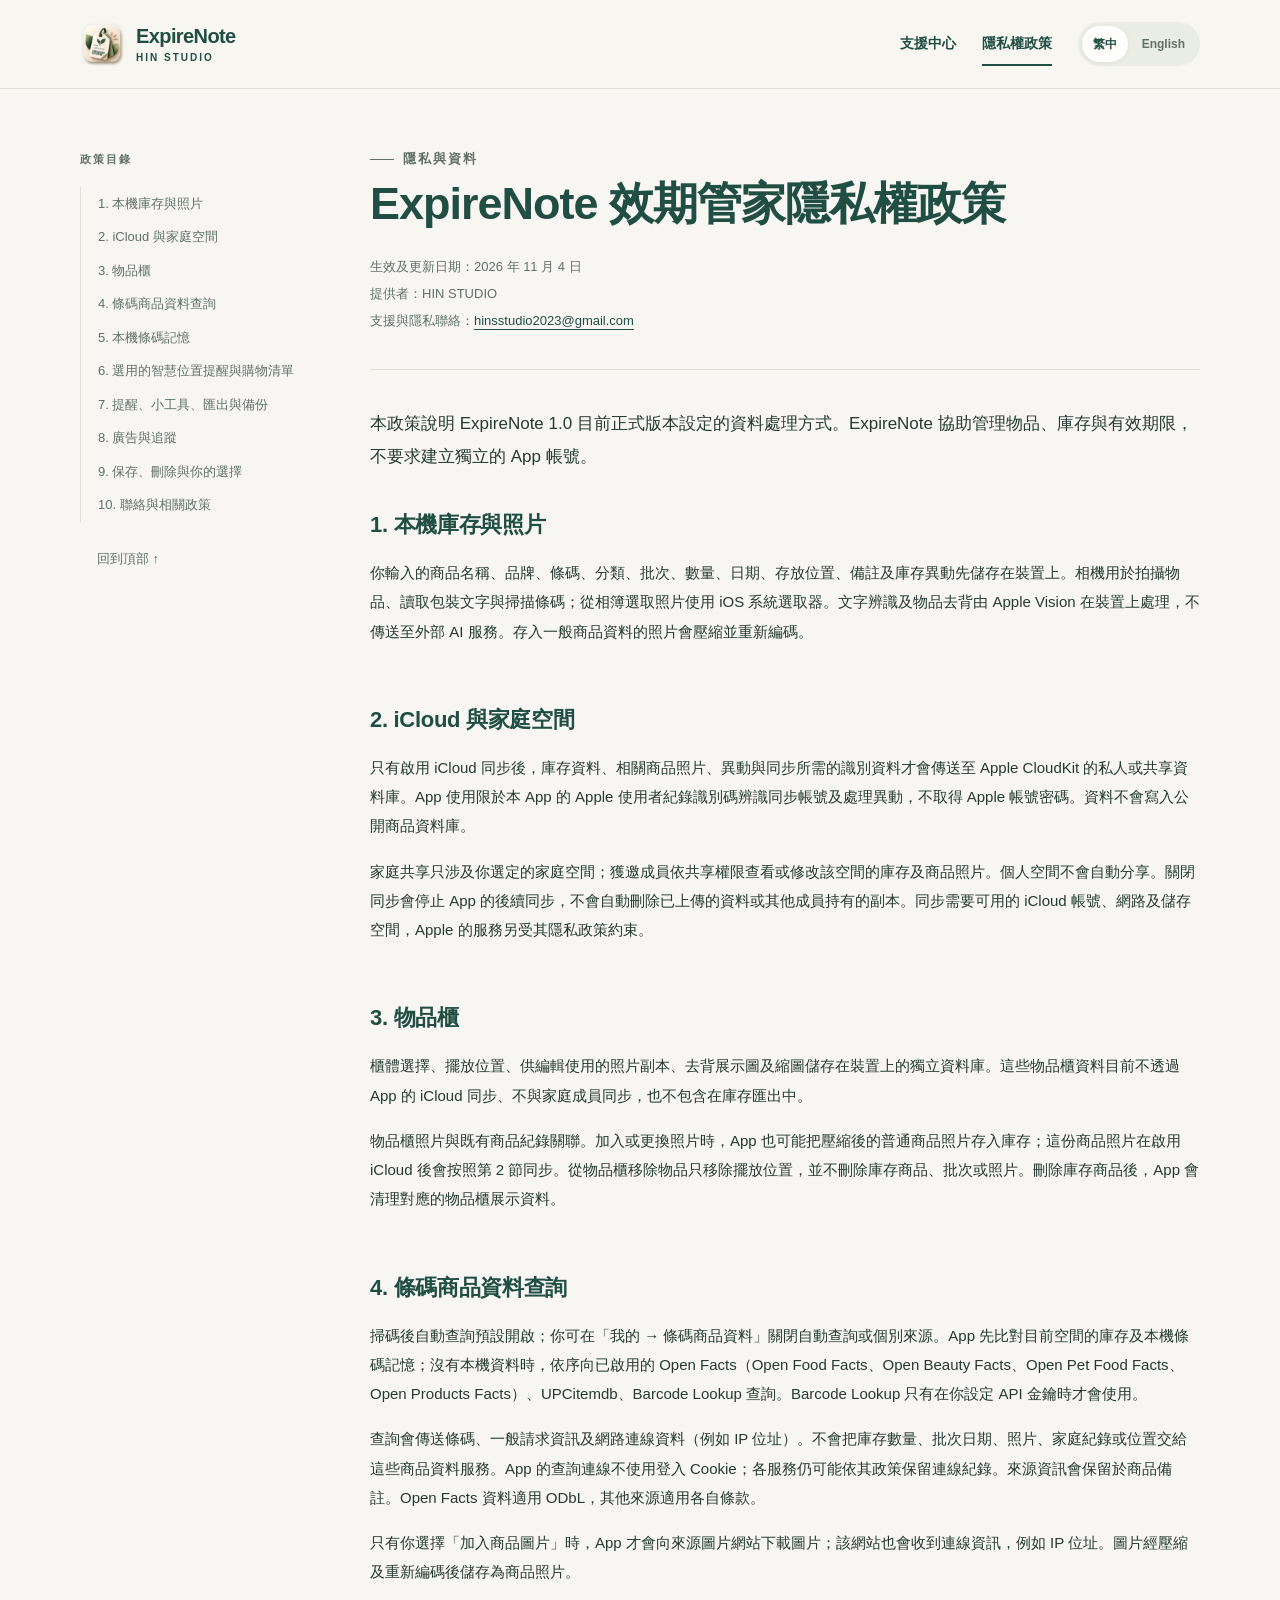
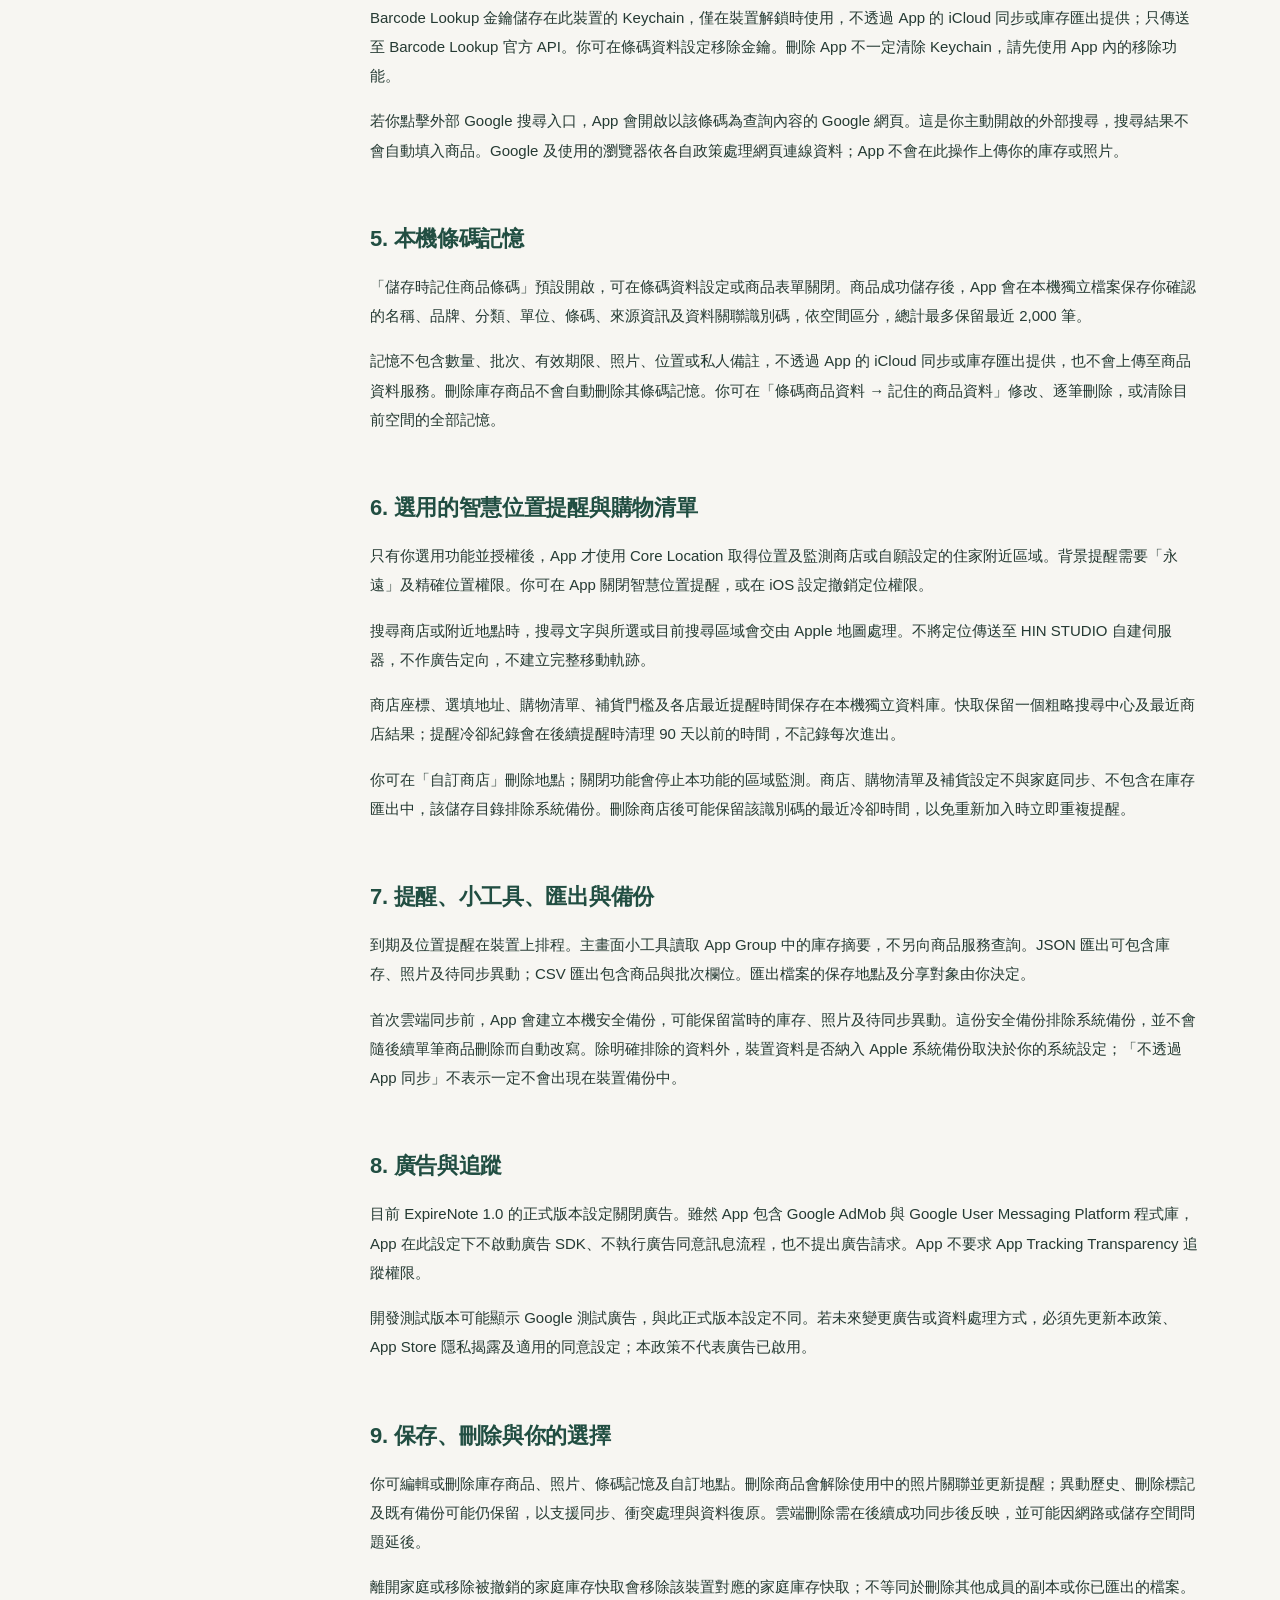
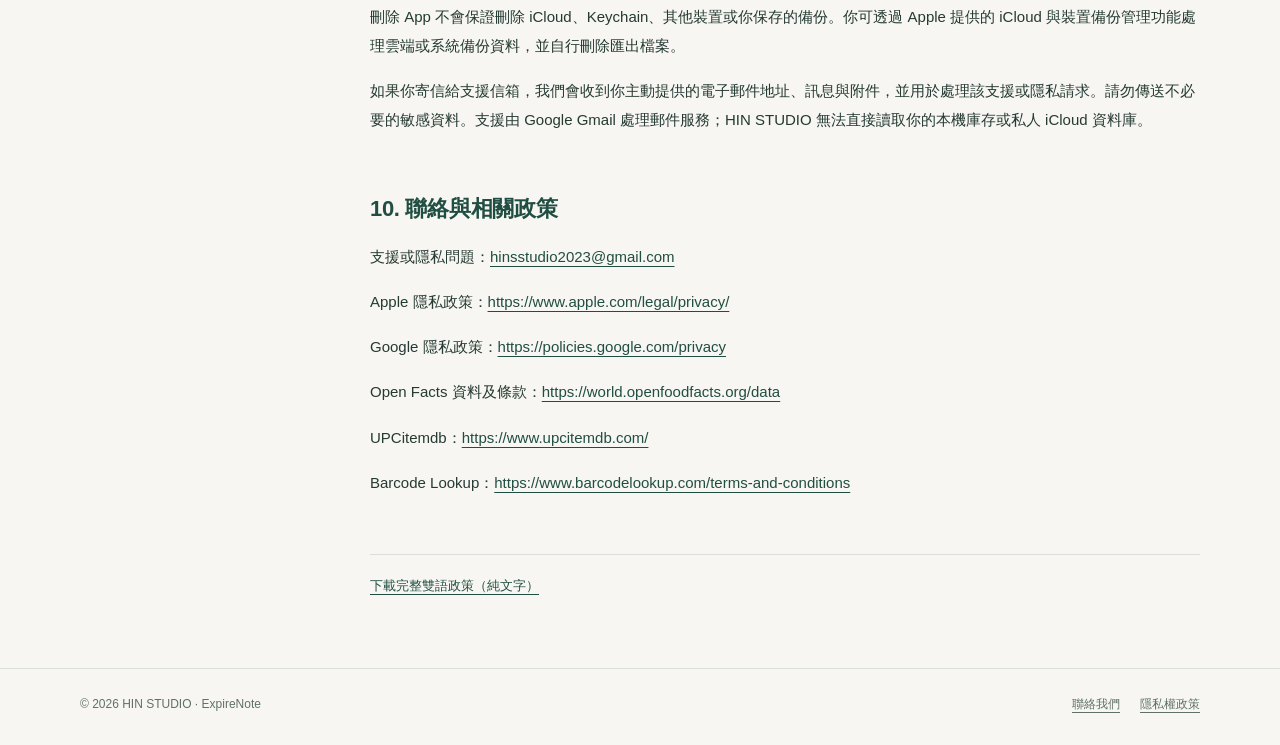
==== privacy.html @ a0d86fce "Publish ExpireNote support and privacy at branded domain" ====
<!doctype html>
<html lang="zh-Hant">
<head>
  <meta charset="utf-8">
  <meta name="viewport" content="width=device-width, initial-scale=1">
  <meta name="description" content="ExpireNote 效期管家支援與隱私資訊。了解條碼查詢、有效期限、物品櫃與 iCloud 同步，或聯絡 HIN STUDIO。">
  <meta name="theme-color" content="#214e42">
  <meta name="color-scheme" content="light">
  <meta property="og:title" content="ExpireNote · 隱私權政策">
  <meta property="og:description" content="ExpireNote 效期管家支援與隱私資訊。了解條碼查詢、有效期限、物品櫃與 iCloud 同步，或聯絡 HIN STUDIO。">
  <meta property="og:type" content="website">
  <title>ExpireNote · 隱私權政策</title>
  <link rel="icon" type="image/png" href="brand-icon.png">
  <link rel="stylesheet" href="site.css">
  <script src="site.js" defer></script>
</head>
<body data-title-zh="ExpireNote · 隱私權政策" data-title-en="ExpireNote · Privacy Policy">
<a class="skip-link" href="#content" data-zh="跳到主要內容" data-en="Skip to content">跳到主要內容</a>
<header class="topbar">
  <div class="wrap topbar-inner">
    <a class="brand" href="index.html" data-page-link="index.html" aria-label="ExpireNote">
      <img src="brand-icon.png" width="44" height="44" alt="">
      <span class="brand-name">ExpireNote<small>HIN STUDIO</small></span>
    </a>
    <div class="nav-area">
      <nav class="site-nav" aria-label="Main navigation">
        <a href="index.html" data-page-link="index.html" data-zh="支援中心" data-en="Support">支援中心</a>
        <a href="privacy.html" data-page-link="privacy.html" data-zh="隱私權政策" data-en="Privacy" aria-current="page">隱私權政策</a>
      </nav>
      <div class="language-switch" role="group" aria-label="Language / 語言">
        <button type="button" lang="zh-Hant" data-language="zh-Hant" aria-pressed="true">繁中</button>
        <button type="button" lang="en" data-language="en" aria-pressed="false">English</button>
      </div>
    </div>
  </div>
</header>
<noscript><div class="no-js-note">本頁同時提供繁體中文與英文。 Both languages are available below.</div></noscript>
<main id="content" tabindex="-1"><section id="zh-Hant" class="wrap policy-layout" data-locale="zh-Hant" lang="zh-Hant">
<aside class="policy-nav"><nav aria-label="政策目錄"><strong>政策目錄</strong><ol><li><a href="#zh-Hant-1">1. 本機庫存與照片</a></li><li><a href="#zh-Hant-2">2. iCloud 與家庭空間</a></li><li><a href="#zh-Hant-3">3. 物品櫃</a></li><li><a href="#zh-Hant-4">4. 條碼商品資料查詢</a></li><li><a href="#zh-Hant-5">5. 本機條碼記憶</a></li><li><a href="#zh-Hant-6">6. 選用的智慧位置提醒與購物清單</a></li><li><a href="#zh-Hant-7">7. 提醒、小工具、匯出與備份</a></li><li><a href="#zh-Hant-8">8. 廣告與追蹤</a></li><li><a href="#zh-Hant-9">9. 保存、刪除與你的選擇</a></li><li><a href="#zh-Hant-10">10. 聯絡與相關政策</a></li></ol></nav><a class="top-link" href="#zh-Hant">回到頂部 ↑</a></aside>
<article>
<header class="policy-head"><p class="eyebrow">隱私與資料</p><h1>ExpireNote 效期管家隱私權政策</h1><p>生效及更新日期：2026 年 11 月 4 日</p><p>提供者：HIN STUDIO</p><p>支援與隱私聯絡：<a href="mailto:hinsstudio2023@gmail.com">hinsstudio2023@gmail.com</a></p></header>
<p class="policy-intro">本政策說明 ExpireNote 1.0 目前正式版本設定的資料處理方式。ExpireNote 協助管理物品、庫存與有效期限，不要求建立獨立的 App 帳號。</p>
<section class="policy-section" aria-labelledby="zh-Hant-1"><h2 id="zh-Hant-1">1. 本機庫存與照片</h2><p>你輸入的商品名稱、品牌、條碼、分類、批次、數量、日期、存放位置、備註及庫存異動先儲存在裝置上。相機用於拍攝物品、讀取包裝文字與掃描條碼；從相簿選取照片使用 iOS 系統選取器。文字辨識及物品去背由 Apple Vision 在裝置上處理，不傳送至外部 AI 服務。存入一般商品資料的照片會壓縮並重新編碼。</p></section><section class="policy-section" aria-labelledby="zh-Hant-2"><h2 id="zh-Hant-2">2. iCloud 與家庭空間</h2><p>只有啟用 iCloud 同步後，庫存資料、相關商品照片、異動與同步所需的識別資料才會傳送至 Apple CloudKit 的私人或共享資料庫。App 使用限於本 App 的 Apple 使用者紀錄識別碼辨識同步帳號及處理異動，不取得 Apple 帳號密碼。資料不會寫入公開商品資料庫。</p><p>家庭共享只涉及你選定的家庭空間；獲邀成員依共享權限查看或修改該空間的庫存及商品照片。個人空間不會自動分享。關閉同步會停止 App 的後續同步，不會自動刪除已上傳的資料或其他成員持有的副本。同步需要可用的 iCloud 帳號、網路及儲存空間，Apple 的服務另受其隱私政策約束。</p></section><section class="policy-section" aria-labelledby="zh-Hant-3"><h2 id="zh-Hant-3">3. 物品櫃</h2><p>櫃體選擇、擺放位置、供編輯使用的照片副本、去背展示圖及縮圖儲存在裝置上的獨立資料庫。這些物品櫃資料目前不透過 App 的 iCloud 同步、不與家庭成員同步，也不包含在庫存匯出中。</p><p>物品櫃照片與既有商品紀錄關聯。加入或更換照片時，App 也可能把壓縮後的普通商品照片存入庫存；這份商品照片在啟用 iCloud 後會按照第 2 節同步。從物品櫃移除物品只移除擺放位置，並不刪除庫存商品、批次或照片。刪除庫存商品後，App 會清理對應的物品櫃展示資料。</p></section><section class="policy-section" aria-labelledby="zh-Hant-4"><h2 id="zh-Hant-4">4. 條碼商品資料查詢</h2><p>掃碼後自動查詢預設開啟；你可在「我的 → 條碼商品資料」關閉自動查詢或個別來源。App 先比對目前空間的庫存及本機條碼記憶；沒有本機資料時，依序向已啟用的 Open Facts（Open Food Facts、Open Beauty Facts、Open Pet Food Facts、Open Products Facts）、UPCitemdb、Barcode Lookup 查詢。Barcode Lookup 只有在你設定 API 金鑰時才會使用。</p><p>查詢會傳送條碼、一般請求資訊及網路連線資料（例如 IP 位址）。不會把庫存數量、批次日期、照片、家庭紀錄或位置交給這些商品資料服務。App 的查詢連線不使用登入 Cookie；各服務仍可能依其政策保留連線紀錄。來源資訊會保留於商品備註。Open Facts 資料適用 ODbL，其他來源適用各自條款。</p><p>只有你選擇「加入商品圖片」時，App 才會向來源圖片網站下載圖片；該網站也會收到連線資訊，例如 IP 位址。圖片經壓縮及重新編碼後儲存為商品照片。</p><p>Barcode Lookup 金鑰儲存在此裝置的 Keychain，僅在裝置解鎖時使用，不透過 App 的 iCloud 同步或庫存匯出提供；只傳送至 Barcode Lookup 官方 API。你可在條碼資料設定移除金鑰。刪除 App 不一定清除 Keychain，請先使用 App 內的移除功能。</p><p>若你點擊外部 Google 搜尋入口，App 會開啟以該條碼為查詢內容的 Google 網頁。這是你主動開啟的外部搜尋，搜尋結果不會自動填入商品。Google 及使用的瀏覽器依各自政策處理網頁連線資料；App 不會在此操作上傳你的庫存或照片。</p></section><section class="policy-section" aria-labelledby="zh-Hant-5"><h2 id="zh-Hant-5">5. 本機條碼記憶</h2><p>「儲存時記住商品條碼」預設開啟，可在條碼資料設定或商品表單關閉。商品成功儲存後，App 會在本機獨立檔案保存你確認的名稱、品牌、分類、單位、條碼、來源資訊及資料關聯識別碼，依空間區分，總計最多保留最近 2,000 筆。</p><p>記憶不包含數量、批次、有效期限、照片、位置或私人備註，不透過 App 的 iCloud 同步或庫存匯出提供，也不會上傳至商品資料服務。刪除庫存商品不會自動刪除其條碼記憶。你可在「條碼商品資料 → 記住的商品資料」修改、逐筆刪除，或清除目前空間的全部記憶。</p></section><section class="policy-section" aria-labelledby="zh-Hant-6"><h2 id="zh-Hant-6">6. 選用的智慧位置提醒與購物清單</h2><p>只有你選用功能並授權後，App 才使用 Core Location 取得位置及監測商店或自願設定的住家附近區域。背景提醒需要「永遠」及精確位置權限。你可在 App 關閉智慧位置提醒，或在 iOS 設定撤銷定位權限。</p><p>搜尋商店或附近地點時，搜尋文字與所選或目前搜尋區域會交由 Apple 地圖處理。不將定位傳送至 HIN STUDIO 自建伺服器，不作廣告定向，不建立完整移動軌跡。</p><p>商店座標、選填地址、購物清單、補貨門檻及各店最近提醒時間保存在本機獨立資料庫。快取保留一個粗略搜尋中心及最近商店結果；提醒冷卻紀錄會在後續提醒時清理 90 天以前的時間，不記錄每次進出。</p><p>你可在「自訂商店」刪除地點；關閉功能會停止本功能的區域監測。商店、購物清單及補貨設定不與家庭同步、不包含在庫存匯出中，該儲存目錄排除系統備份。刪除商店後可能保留該識別碼的最近冷卻時間，以免重新加入時立即重複提醒。</p></section><section class="policy-section" aria-labelledby="zh-Hant-7"><h2 id="zh-Hant-7">7. 提醒、小工具、匯出與備份</h2><p>到期及位置提醒在裝置上排程。主畫面小工具讀取 App Group 中的庫存摘要，不另向商品服務查詢。JSON 匯出可包含庫存、照片及待同步異動；CSV 匯出包含商品與批次欄位。匯出檔案的保存地點及分享對象由你決定。</p><p>首次雲端同步前，App 會建立本機安全備份，可能保留當時的庫存、照片及待同步異動。這份安全備份排除系統備份，並不會隨後續單筆商品刪除而自動改寫。除明確排除的資料外，裝置資料是否納入 Apple 系統備份取決於你的系統設定；「不透過 App 同步」不表示一定不會出現在裝置備份中。</p></section><section class="policy-section" aria-labelledby="zh-Hant-8"><h2 id="zh-Hant-8">8. 廣告與追蹤</h2><p>目前 ExpireNote 1.0 的正式版本設定關閉廣告。雖然 App 包含 Google AdMob 與 Google User Messaging Platform 程式庫，App 在此設定下不啟動廣告 SDK、不執行廣告同意訊息流程，也不提出廣告請求。App 不要求 App Tracking Transparency 追蹤權限。</p><p>開發測試版本可能顯示 Google 測試廣告，與此正式版本設定不同。若未來變更廣告或資料處理方式，必須先更新本政策、App Store 隱私揭露及適用的同意設定；本政策不代表廣告已啟用。</p></section><section class="policy-section" aria-labelledby="zh-Hant-9"><h2 id="zh-Hant-9">9. 保存、刪除與你的選擇</h2><p>你可編輯或刪除庫存商品、照片、條碼記憶及自訂地點。刪除商品會解除使用中的照片關聯並更新提醒；異動歷史、刪除標記及既有備份可能仍保留，以支援同步、衝突處理與資料復原。雲端刪除需在後續成功同步後反映，並可能因網路或儲存空間問題延後。</p><p>離開家庭或移除被撤銷的家庭庫存快取會移除該裝置對應的家庭庫存快取；不等同於刪除其他成員的副本或你已匯出的檔案。刪除 App 不會保證刪除 iCloud、Keychain、其他裝置或你保存的備份。你可透過 Apple 提供的 iCloud 與裝置備份管理功能處理雲端或系統備份資料，並自行刪除匯出檔案。</p><p>如果你寄信給支援信箱，我們會收到你主動提供的電子郵件地址、訊息與附件，並用於處理該支援或隱私請求。請勿傳送不必要的敏感資料。支援由 Google Gmail 處理郵件服務；HIN STUDIO 無法直接讀取你的本機庫存或私人 iCloud 資料庫。</p></section><section class="policy-section" aria-labelledby="zh-Hant-10"><h2 id="zh-Hant-10">10. 聯絡與相關政策</h2><p>支援或隱私問題：<a href="mailto:hinsstudio2023@gmail.com">hinsstudio2023@gmail.com</a></p><p>Apple 隱私政策：<a href="https://www.apple.com/legal/privacy/">https://www.apple.com/legal/privacy/</a></p><p>Google 隱私政策：<a href="https://policies.google.com/privacy">https://policies.google.com/privacy</a></p><p>Open Facts 資料及條款：<a href="https://world.openfoodfacts.org/data">https://world.openfoodfacts.org/data</a></p><p>UPCitemdb：<a href="https://www.upcitemdb.com/">https://www.upcitemdb.com/</a></p><p>Barcode Lookup：<a href="https://www.barcodelookup.com/terms-and-conditions">https://www.barcodelookup.com/terms-and-conditions</a></p></section>
<p class="download-policy"><a href="privacy-policy.txt" download>下載完整雙語政策（純文字）</a></p>
</article></section><section id="en" class="wrap policy-layout" data-locale="en" lang="en">
<aside class="policy-nav"><nav aria-label="Policy contents"><strong>IN THIS POLICY</strong><ol><li><a href="#en-1">1. Local inventory and photos</a></li><li><a href="#en-2">2. iCloud and household spaces</a></li><li><a href="#en-3">3. My Cabinet</a></li><li><a href="#en-4">4. Barcode product lookup</a></li><li><a href="#en-5">5. Locally remembered barcodes</a></li><li><a href="#en-6">6. Optional location reminders and shopping lists</a></li><li><a href="#en-7">7. Reminders, widgets, exports and backups</a></li><li><a href="#en-8">8. Advertising and tracking</a></li><li><a href="#en-9">9. Retention, deletion and your choices</a></li><li><a href="#en-10">10. Contact and related policies</a></li></ol></nav><a class="top-link" href="#en">Back to top ↑</a></aside>
<article>
<header class="policy-head"><p class="eyebrow">PRIVACY & DATA</p><h1>ExpireNote Privacy Policy</h1><p>Effective and last updated: November 4, 2026</p><p>Provider: HIN STUDIO</p><p>Support and privacy contact: <a href="mailto:hinsstudio2023@gmail.com">hinsstudio2023@gmail.com</a></p></header>
<p class="policy-intro">This policy describes the current production configuration of ExpireNote 1.0. ExpireNote helps you manage household items, stock and expiry dates. It does not require a separate app account.</p>
<section class="policy-section" aria-labelledby="en-1"><h2 id="en-1">1. Local inventory and photos</h2><p>Item names, brands, barcodes, categories, batches, quantities, dates, storage locations, notes and inventory changes are initially stored on your device. The camera is used for item photos, package text and barcode scanning. Photo-library selection uses the iOS system picker. Text recognition and foreground removal use Apple Vision on your device, without sending photos to an external AI service. Photos saved in the ordinary inventory are compressed and re-encoded.</p></section><section class="policy-section" aria-labelledby="en-2"><h2 id="en-2">2. iCloud and household spaces</h2><p>Only after you enable iCloud sync does the app send inventory records, associated item photos, changes and identifiers needed for synchronization to Apple&#x27;s private or shared CloudKit databases. The app uses an app-scoped Apple user record identifier to distinguish the sync account and process changes; it does not receive your Apple Account password. Your inventory is not written to a public product database.</p><p>Household sharing applies only to the household space you select. Invited members can view or change that space&#x27;s inventory and item photos according to their permissions. Your personal space is not automatically shared. Turning sync off stops subsequent app synchronization; it does not automatically delete uploaded records or copies held by other members. Sync requires an available iCloud account, network connection and storage. Apple&#x27;s services are also governed by its privacy policy.</p></section><section class="policy-section" aria-labelledby="en-3"><h2 id="en-3">3. My Cabinet</h2><p>Cabinet selection, item placement, an image copy for editing, background-removed display images and thumbnails are stored in a separate local database. These cabinet records are currently not synchronized through the app&#x27;s iCloud feature, shared with household members or included in inventory exports.</p><p>Cabinet images are associated with existing inventory items. Adding or replacing a cabinet image may also save a compressed ordinary item photo to inventory; that ordinary photo follows the iCloud behavior in section 2. Removing an item from a cabinet removes its placement, not its inventory record, batches or photos. Deleting the inventory item causes the app to clean up its associated cabinet display records.</p></section><section class="policy-section" aria-labelledby="en-4"><h2 id="en-4">4. Barcode product lookup</h2><p>Automatic lookup after scanning is enabled by default. You can turn it or individual sources off under My → Barcode product data. The app first checks the current space&#x27;s inventory and locally remembered barcodes. If no local information is available, it queries enabled Open Facts sources (Open Food Facts, Open Beauty Facts, Open Pet Food Facts and Open Products Facts), UPCitemdb and Barcode Lookup in sequence. Barcode Lookup is used only if you configure an API key.</p><p>Requests contain the barcode, ordinary request information and network connection data such as your IP address. The app does not send inventory quantities, batch dates, photos, household records or location to these product services. Its lookup connections do not use login cookies; service providers may retain connection records under their own policies. Source attribution is retained in item notes. Open Facts data is subject to ODbL; other providers have their own terms.</p><p>Only if you choose to add a product image does the app download it from the source image website, which also receives connection information such as your IP address. The downloaded image is compressed and re-encoded before being saved as an item photo.</p><p>Your Barcode Lookup key is stored in this device&#x27;s Keychain and can be used only while the device is unlocked. It is not included in the app&#x27;s iCloud synchronization or inventory exports and is sent only to the official Barcode Lookup API. You can remove it in barcode settings. Deleting the app does not necessarily remove Keychain entries; use the in-app removal control first.</p><p>If you choose the external Google search link, the app opens a Google web search for that barcode. This is a search you initiate; results are not automatically applied to an item. Google and your browser handle web connection information under their respective policies. The app does not upload your inventory or photos for this action.</p></section><section class="policy-section" aria-labelledby="en-5"><h2 id="en-5">5. Locally remembered barcodes</h2><p>Remembering a product barcode when saving is enabled by default and can be disabled in barcode settings or the item form. After a successful item save, a separate local file retains your confirmed name, brand, category, unit, barcode, attribution and record-association identifiers. Records are separated by space, with a total limit of the most recent 2,000 entries.</p><p>This memory excludes quantities, batches, expiry dates, photos, location and private notes. It is not included in the app&#x27;s iCloud synchronization or inventory exports and is not uploaded to product services. Deleting an inventory item does not automatically delete its remembered barcode. Under Barcode product data → Remembered product data, you can edit entries, delete individual entries or clear all entries for the current space.</p></section><section class="policy-section" aria-labelledby="en-6"><h2 id="en-6">6. Optional location reminders and shopping lists</h2><p>The app uses Core Location to obtain location and monitor regions near stores or an optional home location only after you choose the feature and grant permission. Background reminders require Always and Precise Location permissions. You can turn smart location reminders off in the app or revoke location permission in iOS Settings.</p><p>Store or nearby-place searches send the search text and selected or current search region to Apple Maps. Location is not sent to a HIN STUDIO server, used for ad targeting or recorded as a complete movement history.</p><p>Store coordinates, optional addresses, shopping lists, replenishment thresholds and the latest reminder time for each store are held in a separate local database. A cache retains one coarse search center and recent store results. Reminder cooldown records older than 90 days are cleaned during subsequent reminder processing; the app does not record every region entry or exit.</p><p>You can delete places under Custom stores. Turning the feature off stops its region monitoring. Store, shopping-list and replenishment data are not household-synchronized or included in inventory exports; their storage directory is excluded from system backup. Deleting a store may retain its last cooldown timestamp to prevent an immediate repeated reminder if the same place is added again.</p></section><section class="policy-section" aria-labelledby="en-7"><h2 id="en-7">7. Reminders, widgets, exports and backups</h2><p>Expiry and location notifications are scheduled on the device. The Home Screen widget reads an inventory summary through the app&#x27;s shared App Group and does not independently query product services. JSON exports can include inventory, photos and pending synchronization changes; CSV exports contain item and batch fields. You choose where exported files are saved and whom to share them with.</p><p>Before the first cloud synchronization, the app creates a local safety backup that may retain the inventory, photos and pending changes present at that time. That backup is excluded from system backup and is not rewritten when individual items are subsequently deleted. Except for explicitly excluded data, inclusion in Apple&#x27;s device backups depends on your system settings. Data not synchronized by the app may still appear in a device backup.</p></section><section class="policy-section" aria-labelledby="en-8"><h2 id="en-8">8. Advertising and tracking</h2><p>Advertising is disabled in the current production configuration of ExpireNote 1.0. Although the app includes Google AdMob and Google User Messaging Platform libraries, under this configuration the app does not start the advertising SDK, run the advertising consent-message flow or make advertising requests. The app does not request App Tracking Transparency permission.</p><p>Development test builds may show Google test advertisements and differ from this production configuration. Any future change to advertising or data handling requires updating this policy, App Store privacy disclosures and applicable consent settings first. This policy does not mean that advertising is currently enabled.</p></section><section class="policy-section" aria-labelledby="en-9"><h2 id="en-9">9. Retention, deletion and your choices</h2><p>You can edit or delete inventory items, photos, remembered barcodes and custom places. Deleting an item removes its active photo associations and updates reminders; change history, deletion markers and existing backups may remain for synchronization, conflict handling and recovery. Cloud deletion is reflected after a successful subsequent sync and may be delayed by connection or storage problems.</p><p>Leaving a household or removing revoked household inventory cache removes the corresponding inventory cache on that device; it does not delete other members&#x27; copies or your exported files. Deleting the app does not guarantee deletion from iCloud, Keychain, other devices or backups you retain. You can use Apple&#x27;s iCloud and device-backup management controls to manage cloud or system-backup data and delete exported files yourself.</p><p>If you email support, we receive the email address, message and attachments you choose to provide and use them to handle that support or privacy request. Please do not send unnecessary sensitive information. Support email is handled through Google Gmail. HIN STUDIO cannot directly read your local inventory or private iCloud database.</p></section><section class="policy-section" aria-labelledby="en-10"><h2 id="en-10">10. Contact and related policies</h2><p>Support or privacy questions: <a href="mailto:hinsstudio2023@gmail.com">hinsstudio2023@gmail.com</a></p><p>Apple privacy policy: <a href="https://www.apple.com/legal/privacy/">https://www.apple.com/legal/privacy/</a></p><p>Google privacy policy: <a href="https://policies.google.com/privacy">https://policies.google.com/privacy</a></p><p>Open Facts data and terms: <a href="https://world.openfoodfacts.org/data">https://world.openfoodfacts.org/data</a></p><p>UPCitemdb: <a href="https://www.upcitemdb.com/">https://www.upcitemdb.com/</a></p><p>Barcode Lookup: <a href="https://www.barcodelookup.com/terms-and-conditions">https://www.barcodelookup.com/terms-and-conditions</a></p></section>
<p class="download-policy"><a href="privacy-policy.txt" download>Download the full bilingual policy (plain text)</a></p>
</article></section></main>
<footer class="site-footer">
  <div class="wrap footer-inner">
    <span>© 2026 HIN STUDIO · ExpireNote</span>
    <div class="footer-links">
      <a href="mailto:hinsstudio2023@gmail.com" data-zh="聯絡我們" data-en="Contact">聯絡我們</a>
      <a href="privacy.html" data-page-link="privacy.html" data-zh="隱私權政策" data-en="Privacy Policy">隱私權政策</a>
    </div>
  </div>
</footer>
</body>
</html>
---- site.css ----
:root{--paper:#f7f6f2;--white:#fffefa;--forest:#214e42;--deep:#143b32;--sage:#dfe7da;--ink:#253a33;--muted:#607168;--line:#dbe0d7;--orange:#a35c22;--serif:Georgia,'Songti TC',serif;--sans:-apple-system,BlinkMacSystemFont,'Segoe UI','PingFang TC','Noto Sans CJK TC',sans-serif;color-scheme:light;font-family:var(--sans);color:var(--ink);background:var(--paper)}
*{box-sizing:border-box}html{scroll-behavior:smooth;scroll-padding-top:100px}body{margin:0;line-height:1.7}a{color:var(--forest);text-underline-offset:4px}button{font:inherit}button,a,summary{-webkit-tap-highlight-color:transparent}a:focus-visible,button:focus-visible,summary:focus-visible{outline:3px solid var(--orange);outline-offset:5px}button{cursor:pointer}img{max-width:100%;height:auto}[hidden]{display:none!important}.skip-link{position:fixed;top:10px;left:12px;z-index:100;transform:translateY(-150%);padding:10px 18px;background:var(--forest);color:white;border-radius:8px}.skip-link:focus{transform:none}.wrap{width:min(1120px,calc(100% - 64px));margin-inline:auto}.topbar{background:rgba(247,246,242,.96);border-bottom:1px solid var(--line)}.topbar-inner{min-height:88px;display:flex;align-items:center;justify-content:space-between;gap:28px}.brand{display:flex;align-items:center;gap:12px;text-decoration:none;color:var(--forest)}.brand img{width:44px;height:44px;border-radius:12px}.brand-name{font-size:20px;font-weight:750;letter-spacing:-.6px;line-height:1.2}.brand small{display:block;font-size:10px;letter-spacing:2px;font-weight:600;margin-top:4px}.nav-area,.site-nav{display:flex;align-items:center;gap:26px}.site-nav a{text-decoration:none;font-size:14px;font-weight:600;min-height:44px;display:inline-flex;align-items:center;white-space:nowrap}.site-nav a[aria-current=page]{box-shadow:inset 0 -2px var(--forest)}.language-switch{display:none;gap:3px;background:#e9ede4;padding:4px;border-radius:100px}.js .language-switch{display:flex}.language-switch button{min-height:36px;padding:5px 11px;border:0;background:none;border-radius:100px;color:var(--muted);font-size:12px;font-weight:650}.language-switch button[aria-pressed=true]{background:var(--white);color:var(--forest);box-shadow:0 1px 4px #214e4210}.hero{padding:76px 0 66px;display:grid;grid-template-columns:1.35fr .65fr;align-items:center;gap:64px}.eyebrow{display:flex;align-items:center;gap:9px;color:var(--forest);font-size:11px;font-weight:700;letter-spacing:2px;text-transform:uppercase;margin:0 0 22px}.eyebrow:before{content:'';width:24px;height:1px;background:currentColor}h1,h2,h3,p{margin-top:0}.hero h1{font-size:clamp(35px,4.2vw,55px);line-height:1.24;font-weight:700;letter-spacing:-1.5px;margin-bottom:24px}.hero h1 span{display:block;color:var(--muted);font-weight:450}.lede{font-size:17px;line-height:1.85;color:var(--muted);max-width:600px;margin-bottom:30px}.actions{display:flex;flex-wrap:wrap;align-items:center;gap:14px}.button{display:inline-flex;justify-content:center;align-items:center;gap:10px;min-height:49px;padding:11px 22px;border-radius:100px;text-decoration:none;font-size:14px;font-weight:650;border:1px solid var(--forest)}.button.primary{background:var(--forest);color:var(--white)}.button:hover{background:var(--deep);color:white}.button.subtle{border-color:var(--line);background:transparent}.button.subtle:hover{border-color:var(--forest);color:var(--forest)}.brand-panel{position:relative;min-height:350px;border-radius:150px 150px 24px 24px;background:linear-gradient(150deg,#edf0e6,#e4e9dd 58%,#d7e2d5);display:flex;flex-direction:column;align-items:center;justify-content:center;text-align:center;border:1px solid #fff;box-shadow:0 18px 50px #214e4209;overflow:hidden}.brand-panel:before,.brand-panel:after{content:'';position:absolute;inset:16px;border:1px solid #ffffff80;border-radius:140px 140px 20px 20px;pointer-events:none}.brand-panel:after{inset:28px;border-color:#ffffff40}.brand-panel img{width:140px;height:140px;border-radius:33px;box-shadow:0 15px 24px #38462c17;position:relative;z-index:1;margin:5px 0 22px}.brand-panel strong{font-size:24px;letter-spacing:-.8px;color:var(--forest);z-index:1}.brand-panel p{font-size:12px;letter-spacing:1px;color:var(--muted);margin:7px 18px 0;z-index:1}.section{padding:54px 0;border-top:1px solid var(--line)}.section-heading{display:grid;grid-template-columns:1fr 1.25fr;gap:52px;margin-bottom:30px;align-items:start}.section-heading h2{font-size:29px;line-height:1.3;letter-spacing:-.7px;margin-bottom:10px}.section-heading p{color:var(--muted);font-size:15px;max-width:570px;margin-bottom:0}.section-index{font-family:var(--serif);color:#8ca28d;font-style:italic;font-size:19px;margin-bottom:12px;display:block}.faq{border-top:1px solid var(--line)}details{border-bottom:1px solid var(--line)}summary{list-style:none;cursor:pointer;display:flex;align-items:center;justify-content:space-between;gap:20px;min-height:74px;padding:20px 0;font-size:17px;font-weight:600}summary::-webkit-details-marker{display:none}summary:after{content:'+';font-size:24px;line-height:1;font-weight:350;color:var(--forest);flex:0 0 24px;text-align:center}details[open] summary:after{content:'−'}details p{font-size:15px;color:var(--muted);max-width:780px;line-height:1.9;padding-right:44px;margin-bottom:24px}.faq-topic{color:#8b9e8d;font-size:12px;letter-spacing:1px;min-width:30px;margin-right:15px}.contact{display:grid;grid-template-columns:1.1fr .9fr;gap:30px;padding:36px 40px;background:var(--forest);border-radius:22px;color:var(--white);align-items:center}.contact h2{font-size:26px;line-height:1.3;margin-bottom:13px;letter-spacing:-.5px}.contact p{font-size:14px;line-height:1.8;color:#d4dfd2;margin:0;max-width:490px}.contact-action{text-align:right}.contact-action a{color:var(--white);font-size:clamp(15px,2vw,21px);font-weight:500;display:inline-block;padding:10px 0;word-break:break-word}.contact-action small{display:block;color:#d4dfd2;font-size:12px;margin-top:6px}.privacy-link{padding:30px 0 0;font-size:14px;display:flex;justify-content:space-between;gap:20px;align-items:center;color:var(--muted)}.privacy-link a{font-weight:600;white-space:nowrap}.site-footer{border-top:1px solid var(--line);margin-top:58px;padding:25px 0 30px;color:var(--muted);font-size:12px}.footer-inner{display:flex;justify-content:space-between;gap:18px;align-items:center;flex-wrap:wrap}.footer-links{display:flex;flex-wrap:wrap;gap:20px}.footer-links a{color:var(--muted)}.policy-layout{display:grid;grid-template-columns:220px minmax(0,1fr);gap:70px;padding-top:54px}.policy-nav{align-self:start;position:sticky;top:30px;padding:7px 0}.policy-nav strong{display:block;font-size:11px;letter-spacing:2px;margin-bottom:18px;color:var(--muted)}.policy-nav ol{list-style:none;margin:0;padding:0;border-left:1px solid var(--line)}.policy-nav a{display:block;padding:7px 0 7px 17px;font-size:13px;text-decoration:none;line-height:1.5;color:var(--muted)}.policy-nav a:hover{color:var(--forest);border-left:2px solid var(--forest);margin-left:-1px}.policy-head{padding-bottom:32px;border-bottom:1px solid var(--line);margin-bottom:37px}.policy-head h1{font-size:clamp(31px,3.8vw,45px);line-height:1.3;letter-spacing:-1px;margin-bottom:22px;color:var(--forest)}.policy-head p{margin:5px 0;font-size:13px;color:var(--muted)}.policy-intro{font-size:17px;line-height:1.95;margin-bottom:35px}.policy-section{padding-bottom:15px;margin-bottom:26px}.policy-section h2{font-size:22px;line-height:1.5;color:var(--forest);margin-bottom:17px;letter-spacing:-.3px}.policy-section p{font-size:15px;line-height:1.95;margin-bottom:16px;overflow-wrap:anywhere}.policy-section a{overflow-wrap:anywhere}.download-policy{font-size:13px;padding:20px 0 0;border-top:1px solid var(--line)}.no-js-note{padding:12px 20px;background:var(--sage);font-size:13px;text-align:center}.top-link{display:block;margin-top:20px;font-size:12px}
@media(max-width:850px){.wrap{width:calc(100% - 40px)}.topbar-inner{gap:18px;min-height:78px}.nav-area{gap:18px}.site-nav{gap:18px}.brand small{display:none}.hero{gap:28px;padding-top:50px;grid-template-columns:1.2fr .8fr}.brand-panel{min-height:300px}.brand-panel img{width:115px;height:115px}.hero h1{font-size:37px}.policy-layout{gap:35px;grid-template-columns:180px 1fr}.contact{padding:30px}.contact-action a{font-size:17px}}
@media(max-width:620px){.wrap{width:calc(100% - 36px)}.topbar-inner{flex-wrap:wrap;gap:12px;padding-block:15px}.brand img{width:37px;height:37px;border-radius:10px}.brand-name{font-size:18px}.nav-area{justify-content:space-between;gap:15px}.site-nav{gap:16px}.site-nav a{font-size:13px;min-height:36px}.language-switch button{font-size:11px;min-height:32px;padding:4px 9px}.hero{grid-template-columns:1fr;gap:34px;padding:40px 0}.hero h1{font-size:36px;letter-spacing:-1px}.hero .lede{font-size:16px;margin-bottom:25px}.brand-panel{min-height:210px;border-radius:100px 100px 20px 20px;max-width:360px;width:100%;justify-self:center;padding:24px;display:grid;grid-template-columns:95px 1fr;column-gap:20px;align-content:center}.brand-panel:before,.brand-panel:after{border-radius:90px 90px 15px 15px}.brand-panel img{width:95px;height:95px;grid-row:1/3;align-self:center;margin:0;border-radius:24px}.brand-panel strong{font-size:24px;align-self:end;text-align:left}.brand-panel p{margin:5px 0 0;text-align:left;align-self:start;font-size:11px;letter-spacing:0}.section{padding:35px 0}.section-heading{grid-template-columns:1fr;gap:6px;margin-bottom:24px}.section-heading h2{font-size:26px}.section-index{margin-bottom:8px}.section-heading p{font-size:14px}summary{font-size:16px;min-height:72px;padding:17px 0;gap:14px}.faq-topic{display:none}details p{padding-right:15px;font-size:14px}.contact{grid-template-columns:1fr;gap:22px;padding:27px 24px;border-radius:18px}.contact h2{font-size:24px}.contact-action{text-align:left}.contact-action a{font-size:18px}.privacy-link{display:block;font-size:13px}.privacy-link a{display:inline-block;margin-top:10px}.site-footer{margin-top:38px}.policy-layout{display:block;padding-top:32px}.policy-nav{position:static;margin-bottom:36px;border-bottom:1px solid var(--line);padding:0 0 25px}.policy-nav ol{display:grid;grid-template-columns:1fr 1fr;gap:4px 10px;border:0}.policy-nav a{padding:5px 0;font-size:12px}.policy-nav a:hover{border:0;margin:0}.policy-nav strong{margin-bottom:12px}.policy-head h1{font-size:32px}.policy-intro{font-size:16px}.policy-section h2{font-size:20px}.policy-section p{font-size:15px}.actions{gap:10px}.button{font-size:13px;padding-inline:18px}}
@media(max-width:390px){.nav-area{width:100%}.topbar-inner{gap:8px}.hero h1{font-size:32px}}
@media(prefers-reduced-motion:reduce){html{scroll-behavior:auto}*{animation:none!important;transition:none!important}}
@media print{.topbar,.site-footer,.policy-nav,.language-switch,.download-policy,.skip-link{display:none!important}.wrap{width:100%}.policy-layout{display:block;padding:0}.policy-section{break-inside:avoid}body{background:white;color:#000}a{color:inherit}}
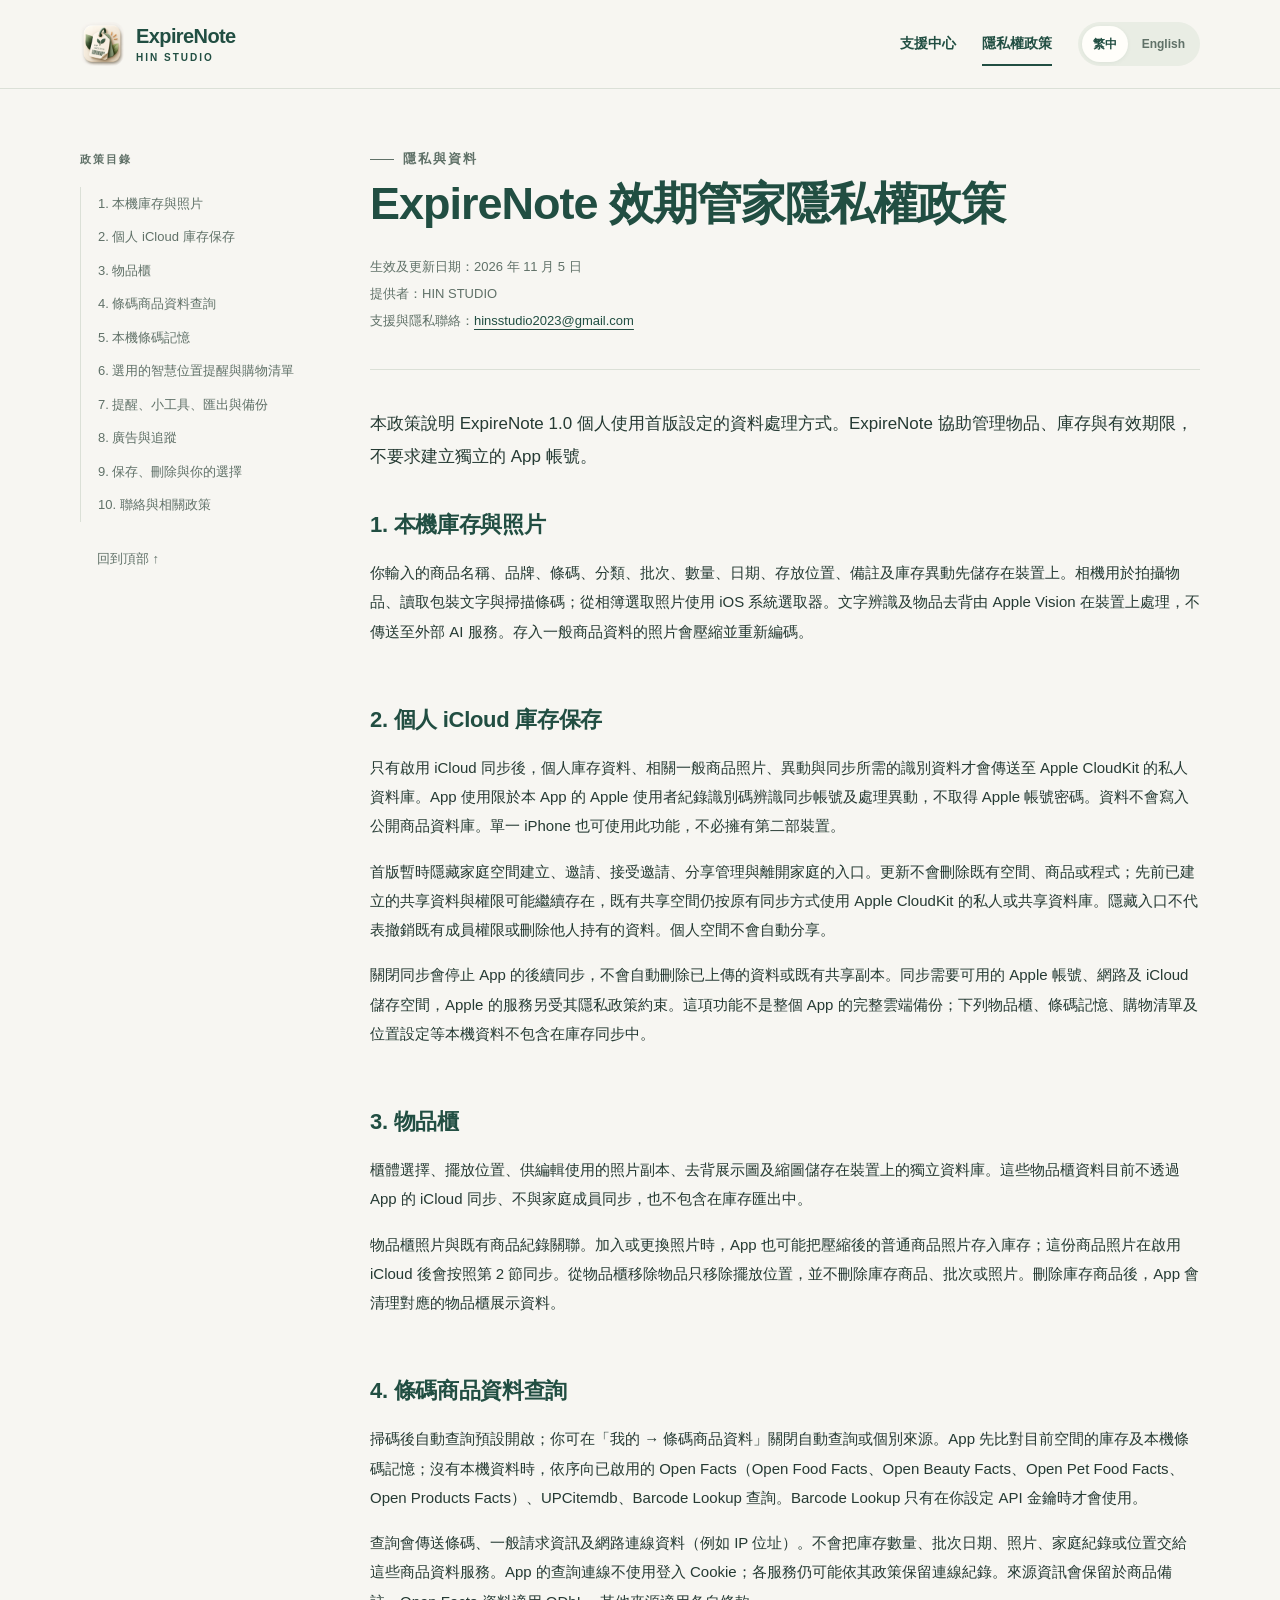
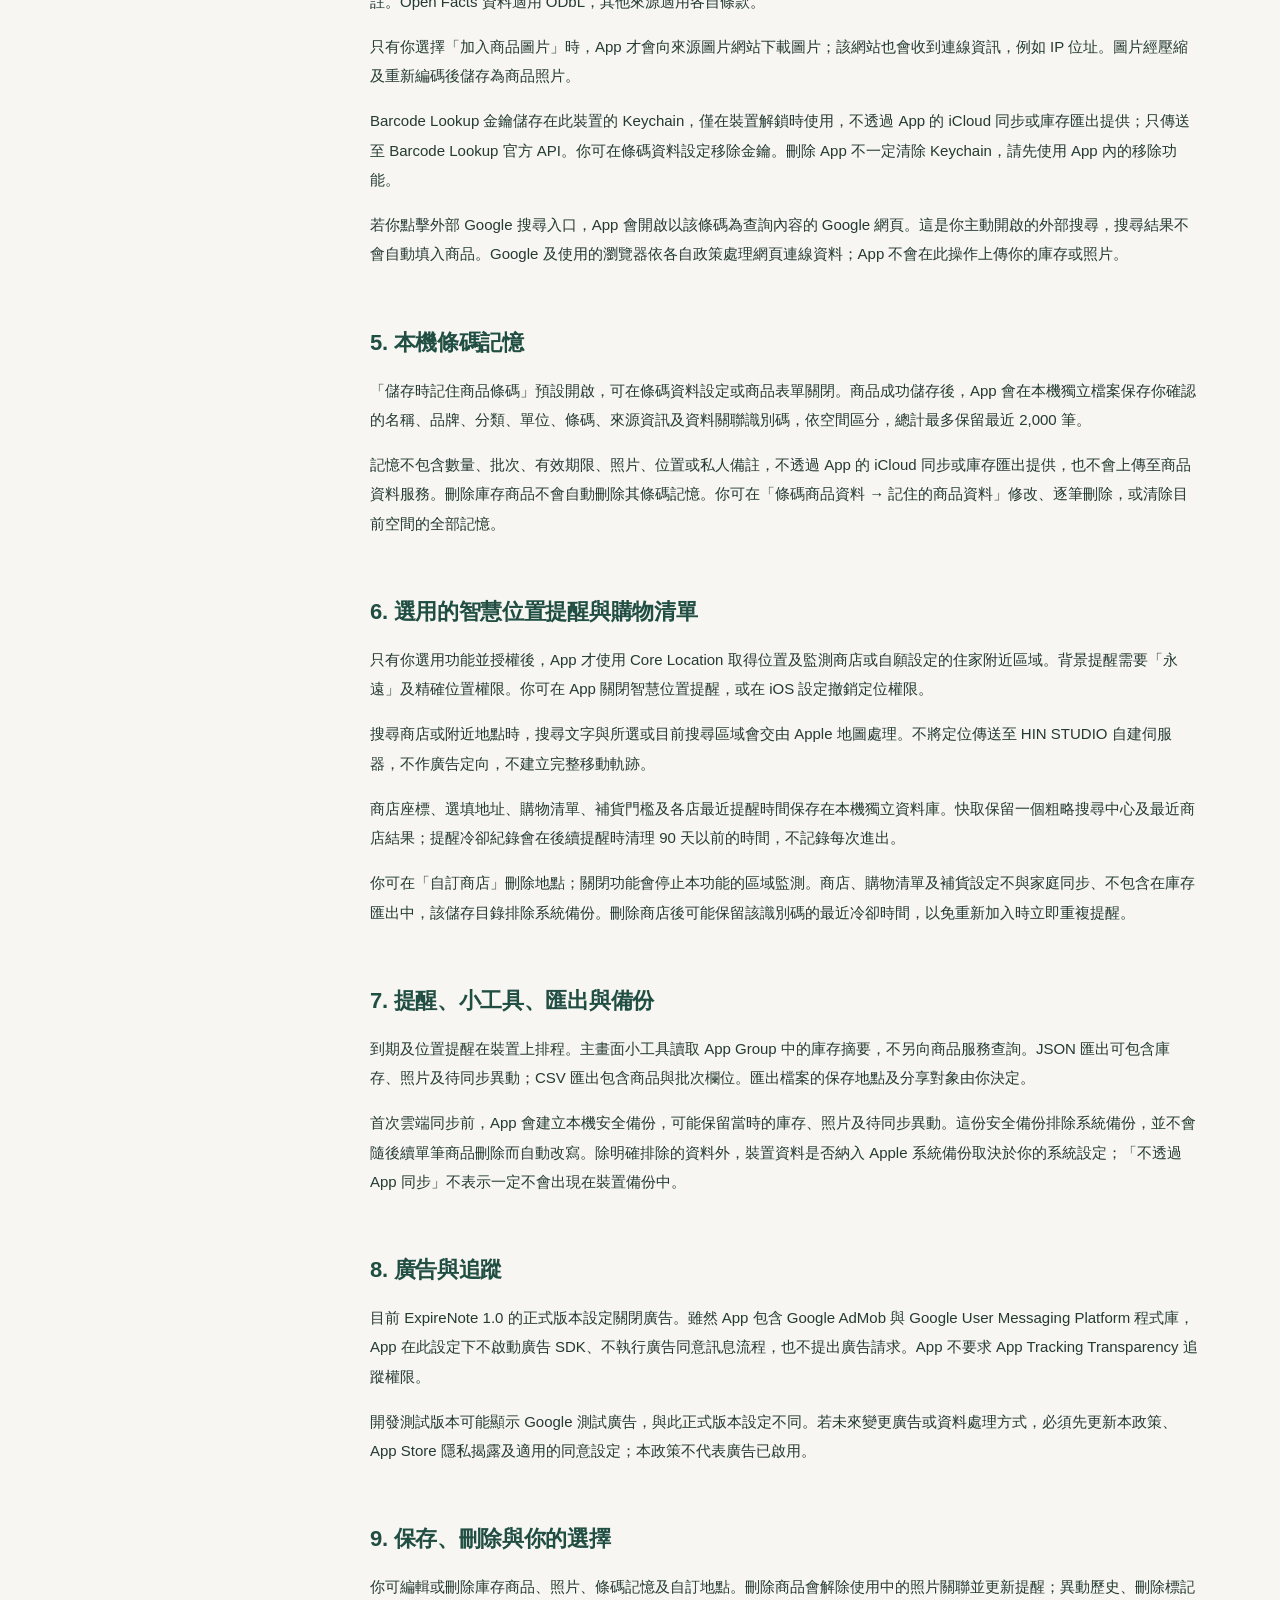
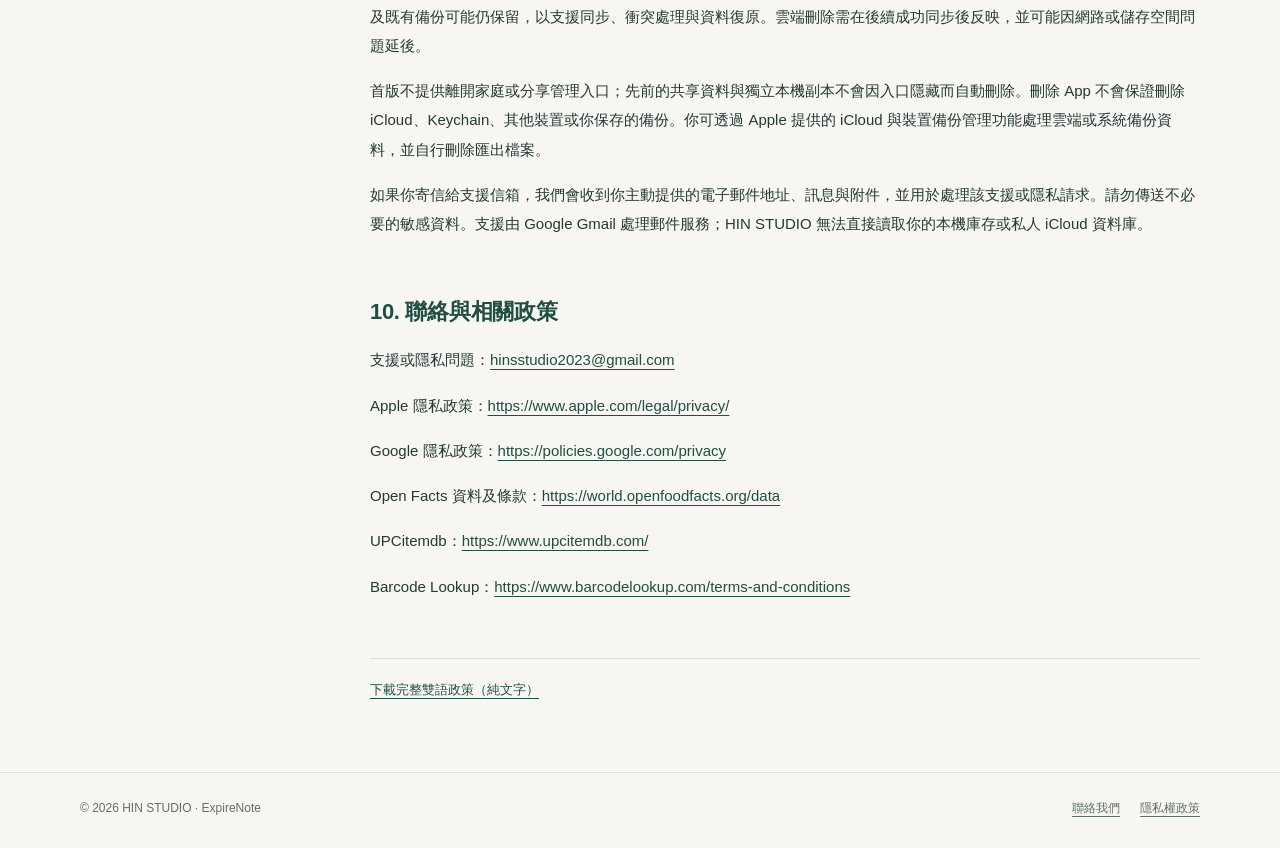
==== commit d95fbd87: "Align support and privacy with personal first release" ====
--- a/privacy.html
+++ b/privacy.html
@@ -36,18 +36,18 @@
 </header>
 <noscript><div class="no-js-note">本頁同時提供繁體中文與英文。 Both languages are available below.</div></noscript>
 <main id="content" tabindex="-1"><section id="zh-Hant" class="wrap policy-layout" data-locale="zh-Hant" lang="zh-Hant">
-<aside class="policy-nav"><nav aria-label="政策目錄"><strong>政策目錄</strong><ol><li><a href="#zh-Hant-1">1. 本機庫存與照片</a></li><li><a href="#zh-Hant-2">2. iCloud 與家庭空間</a></li><li><a href="#zh-Hant-3">3. 物品櫃</a></li><li><a href="#zh-Hant-4">4. 條碼商品資料查詢</a></li><li><a href="#zh-Hant-5">5. 本機條碼記憶</a></li><li><a href="#zh-Hant-6">6. 選用的智慧位置提醒與購物清單</a></li><li><a href="#zh-Hant-7">7. 提醒、小工具、匯出與備份</a></li><li><a href="#zh-Hant-8">8. 廣告與追蹤</a></li><li><a href="#zh-Hant-9">9. 保存、刪除與你的選擇</a></li><li><a href="#zh-Hant-10">10. 聯絡與相關政策</a></li></ol></nav><a class="top-link" href="#zh-Hant">回到頂部 ↑</a></aside>
+<aside class="policy-nav"><nav aria-label="政策目錄"><strong>政策目錄</strong><ol><li><a href="#zh-Hant-1">1. 本機庫存與照片</a></li><li><a href="#zh-Hant-2">2. 個人 iCloud 庫存保存</a></li><li><a href="#zh-Hant-3">3. 物品櫃</a></li><li><a href="#zh-Hant-4">4. 條碼商品資料查詢</a></li><li><a href="#zh-Hant-5">5. 本機條碼記憶</a></li><li><a href="#zh-Hant-6">6. 選用的智慧位置提醒與購物清單</a></li><li><a href="#zh-Hant-7">7. 提醒、小工具、匯出與備份</a></li><li><a href="#zh-Hant-8">8. 廣告與追蹤</a></li><li><a href="#zh-Hant-9">9. 保存、刪除與你的選擇</a></li><li><a href="#zh-Hant-10">10. 聯絡與相關政策</a></li></ol></nav><a class="top-link" href="#zh-Hant">回到頂部 ↑</a></aside>
 <article>
-<header class="policy-head"><p class="eyebrow">隱私與資料</p><h1>ExpireNote 效期管家隱私權政策</h1><p>生效及更新日期：2026 年 11 月 4 日</p><p>提供者：HIN STUDIO</p><p>支援與隱私聯絡：<a href="mailto:hinsstudio2023@gmail.com">hinsstudio2023@gmail.com</a></p></header>
-<p class="policy-intro">本政策說明 ExpireNote 1.0 目前正式版本設定的資料處理方式。ExpireNote 協助管理物品、庫存與有效期限，不要求建立獨立的 App 帳號。</p>
-<section class="policy-section" aria-labelledby="zh-Hant-1"><h2 id="zh-Hant-1">1. 本機庫存與照片</h2><p>你輸入的商品名稱、品牌、條碼、分類、批次、數量、日期、存放位置、備註及庫存異動先儲存在裝置上。相機用於拍攝物品、讀取包裝文字與掃描條碼；從相簿選取照片使用 iOS 系統選取器。文字辨識及物品去背由 Apple Vision 在裝置上處理，不傳送至外部 AI 服務。存入一般商品資料的照片會壓縮並重新編碼。</p></section><section class="policy-section" aria-labelledby="zh-Hant-2"><h2 id="zh-Hant-2">2. iCloud 與家庭空間</h2><p>只有啟用 iCloud 同步後，庫存資料、相關商品照片、異動與同步所需的識別資料才會傳送至 Apple CloudKit 的私人或共享資料庫。App 使用限於本 App 的 Apple 使用者紀錄識別碼辨識同步帳號及處理異動，不取得 Apple 帳號密碼。資料不會寫入公開商品資料庫。</p><p>家庭共享只涉及你選定的家庭空間；獲邀成員依共享權限查看或修改該空間的庫存及商品照片。個人空間不會自動分享。關閉同步會停止 App 的後續同步，不會自動刪除已上傳的資料或其他成員持有的副本。同步需要可用的 iCloud 帳號、網路及儲存空間，Apple 的服務另受其隱私政策約束。</p></section><section class="policy-section" aria-labelledby="zh-Hant-3"><h2 id="zh-Hant-3">3. 物品櫃</h2><p>櫃體選擇、擺放位置、供編輯使用的照片副本、去背展示圖及縮圖儲存在裝置上的獨立資料庫。這些物品櫃資料目前不透過 App 的 iCloud 同步、不與家庭成員同步，也不包含在庫存匯出中。</p><p>物品櫃照片與既有商品紀錄關聯。加入或更換照片時，App 也可能把壓縮後的普通商品照片存入庫存；這份商品照片在啟用 iCloud 後會按照第 2 節同步。從物品櫃移除物品只移除擺放位置，並不刪除庫存商品、批次或照片。刪除庫存商品後，App 會清理對應的物品櫃展示資料。</p></section><section class="policy-section" aria-labelledby="zh-Hant-4"><h2 id="zh-Hant-4">4. 條碼商品資料查詢</h2><p>掃碼後自動查詢預設開啟；你可在「我的 → 條碼商品資料」關閉自動查詢或個別來源。App 先比對目前空間的庫存及本機條碼記憶；沒有本機資料時，依序向已啟用的 Open Facts（Open Food Facts、Open Beauty Facts、Open Pet Food Facts、Open Products Facts）、UPCitemdb、Barcode Lookup 查詢。Barcode Lookup 只有在你設定 API 金鑰時才會使用。</p><p>查詢會傳送條碼、一般請求資訊及網路連線資料（例如 IP 位址）。不會把庫存數量、批次日期、照片、家庭紀錄或位置交給這些商品資料服務。App 的查詢連線不使用登入 Cookie；各服務仍可能依其政策保留連線紀錄。來源資訊會保留於商品備註。Open Facts 資料適用 ODbL，其他來源適用各自條款。</p><p>只有你選擇「加入商品圖片」時，App 才會向來源圖片網站下載圖片；該網站也會收到連線資訊，例如 IP 位址。圖片經壓縮及重新編碼後儲存為商品照片。</p><p>Barcode Lookup 金鑰儲存在此裝置的 Keychain，僅在裝置解鎖時使用，不透過 App 的 iCloud 同步或庫存匯出提供；只傳送至 Barcode Lookup 官方 API。你可在條碼資料設定移除金鑰。刪除 App 不一定清除 Keychain，請先使用 App 內的移除功能。</p><p>若你點擊外部 Google 搜尋入口，App 會開啟以該條碼為查詢內容的 Google 網頁。這是你主動開啟的外部搜尋，搜尋結果不會自動填入商品。Google 及使用的瀏覽器依各自政策處理網頁連線資料；App 不會在此操作上傳你的庫存或照片。</p></section><section class="policy-section" aria-labelledby="zh-Hant-5"><h2 id="zh-Hant-5">5. 本機條碼記憶</h2><p>「儲存時記住商品條碼」預設開啟，可在條碼資料設定或商品表單關閉。商品成功儲存後，App 會在本機獨立檔案保存你確認的名稱、品牌、分類、單位、條碼、來源資訊及資料關聯識別碼，依空間區分，總計最多保留最近 2,000 筆。</p><p>記憶不包含數量、批次、有效期限、照片、位置或私人備註，不透過 App 的 iCloud 同步或庫存匯出提供，也不會上傳至商品資料服務。刪除庫存商品不會自動刪除其條碼記憶。你可在「條碼商品資料 → 記住的商品資料」修改、逐筆刪除，或清除目前空間的全部記憶。</p></section><section class="policy-section" aria-labelledby="zh-Hant-6"><h2 id="zh-Hant-6">6. 選用的智慧位置提醒與購物清單</h2><p>只有你選用功能並授權後，App 才使用 Core Location 取得位置及監測商店或自願設定的住家附近區域。背景提醒需要「永遠」及精確位置權限。你可在 App 關閉智慧位置提醒，或在 iOS 設定撤銷定位權限。</p><p>搜尋商店或附近地點時，搜尋文字與所選或目前搜尋區域會交由 Apple 地圖處理。不將定位傳送至 HIN STUDIO 自建伺服器，不作廣告定向，不建立完整移動軌跡。</p><p>商店座標、選填地址、購物清單、補貨門檻及各店最近提醒時間保存在本機獨立資料庫。快取保留一個粗略搜尋中心及最近商店結果；提醒冷卻紀錄會在後續提醒時清理 90 天以前的時間，不記錄每次進出。</p><p>你可在「自訂商店」刪除地點；關閉功能會停止本功能的區域監測。商店、購物清單及補貨設定不與家庭同步、不包含在庫存匯出中，該儲存目錄排除系統備份。刪除商店後可能保留該識別碼的最近冷卻時間，以免重新加入時立即重複提醒。</p></section><section class="policy-section" aria-labelledby="zh-Hant-7"><h2 id="zh-Hant-7">7. 提醒、小工具、匯出與備份</h2><p>到期及位置提醒在裝置上排程。主畫面小工具讀取 App Group 中的庫存摘要，不另向商品服務查詢。JSON 匯出可包含庫存、照片及待同步異動；CSV 匯出包含商品與批次欄位。匯出檔案的保存地點及分享對象由你決定。</p><p>首次雲端同步前，App 會建立本機安全備份，可能保留當時的庫存、照片及待同步異動。這份安全備份排除系統備份，並不會隨後續單筆商品刪除而自動改寫。除明確排除的資料外，裝置資料是否納入 Apple 系統備份取決於你的系統設定；「不透過 App 同步」不表示一定不會出現在裝置備份中。</p></section><section class="policy-section" aria-labelledby="zh-Hant-8"><h2 id="zh-Hant-8">8. 廣告與追蹤</h2><p>目前 ExpireNote 1.0 的正式版本設定關閉廣告。雖然 App 包含 Google AdMob 與 Google User Messaging Platform 程式庫，App 在此設定下不啟動廣告 SDK、不執行廣告同意訊息流程，也不提出廣告請求。App 不要求 App Tracking Transparency 追蹤權限。</p><p>開發測試版本可能顯示 Google 測試廣告，與此正式版本設定不同。若未來變更廣告或資料處理方式，必須先更新本政策、App Store 隱私揭露及適用的同意設定；本政策不代表廣告已啟用。</p></section><section class="policy-section" aria-labelledby="zh-Hant-9"><h2 id="zh-Hant-9">9. 保存、刪除與你的選擇</h2><p>你可編輯或刪除庫存商品、照片、條碼記憶及自訂地點。刪除商品會解除使用中的照片關聯並更新提醒；異動歷史、刪除標記及既有備份可能仍保留，以支援同步、衝突處理與資料復原。雲端刪除需在後續成功同步後反映，並可能因網路或儲存空間問題延後。</p><p>離開家庭或移除被撤銷的家庭庫存快取會移除該裝置對應的家庭庫存快取；不等同於刪除其他成員的副本或你已匯出的檔案。刪除 App 不會保證刪除 iCloud、Keychain、其他裝置或你保存的備份。你可透過 Apple 提供的 iCloud 與裝置備份管理功能處理雲端或系統備份資料，並自行刪除匯出檔案。</p><p>如果你寄信給支援信箱，我們會收到你主動提供的電子郵件地址、訊息與附件，並用於處理該支援或隱私請求。請勿傳送不必要的敏感資料。支援由 Google Gmail 處理郵件服務；HIN STUDIO 無法直接讀取你的本機庫存或私人 iCloud 資料庫。</p></section><section class="policy-section" aria-labelledby="zh-Hant-10"><h2 id="zh-Hant-10">10. 聯絡與相關政策</h2><p>支援或隱私問題：<a href="mailto:hinsstudio2023@gmail.com">hinsstudio2023@gmail.com</a></p><p>Apple 隱私政策：<a href="https://www.apple.com/legal/privacy/">https://www.apple.com/legal/privacy/</a></p><p>Google 隱私政策：<a href="https://policies.google.com/privacy">https://policies.google.com/privacy</a></p><p>Open Facts 資料及條款：<a href="https://world.openfoodfacts.org/data">https://world.openfoodfacts.org/data</a></p><p>UPCitemdb：<a href="https://www.upcitemdb.com/">https://www.upcitemdb.com/</a></p><p>Barcode Lookup：<a href="https://www.barcodelookup.com/terms-and-conditions">https://www.barcodelookup.com/terms-and-conditions</a></p></section>
+<header class="policy-head"><p class="eyebrow">隱私與資料</p><h1>ExpireNote 效期管家隱私權政策</h1><p>生效及更新日期：2026 年 11 月 5 日</p><p>提供者：HIN STUDIO</p><p>支援與隱私聯絡：<a href="mailto:hinsstudio2023@gmail.com">hinsstudio2023@gmail.com</a></p></header>
+<p class="policy-intro">本政策說明 ExpireNote 1.0 個人使用首版設定的資料處理方式。ExpireNote 協助管理物品、庫存與有效期限，不要求建立獨立的 App 帳號。</p>
+<section class="policy-section" aria-labelledby="zh-Hant-1"><h2 id="zh-Hant-1">1. 本機庫存與照片</h2><p>你輸入的商品名稱、品牌、條碼、分類、批次、數量、日期、存放位置、備註及庫存異動先儲存在裝置上。相機用於拍攝物品、讀取包裝文字與掃描條碼；從相簿選取照片使用 iOS 系統選取器。文字辨識及物品去背由 Apple Vision 在裝置上處理，不傳送至外部 AI 服務。存入一般商品資料的照片會壓縮並重新編碼。</p></section><section class="policy-section" aria-labelledby="zh-Hant-2"><h2 id="zh-Hant-2">2. 個人 iCloud 庫存保存</h2><p>只有啟用 iCloud 同步後，個人庫存資料、相關一般商品照片、異動與同步所需的識別資料才會傳送至 Apple CloudKit 的私人資料庫。App 使用限於本 App 的 Apple 使用者紀錄識別碼辨識同步帳號及處理異動，不取得 Apple 帳號密碼。資料不會寫入公開商品資料庫。單一 iPhone 也可使用此功能，不必擁有第二部裝置。</p><p>首版暫時隱藏家庭空間建立、邀請、接受邀請、分享管理與離開家庭的入口。更新不會刪除既有空間、商品或程式；先前已建立的共享資料與權限可能繼續存在，既有共享空間仍按原有同步方式使用 Apple CloudKit 的私人或共享資料庫。隱藏入口不代表撤銷既有成員權限或刪除他人持有的資料。個人空間不會自動分享。</p><p>關閉同步會停止 App 的後續同步，不會自動刪除已上傳的資料或既有共享副本。同步需要可用的 Apple 帳號、網路及 iCloud 儲存空間，Apple 的服務另受其隱私政策約束。這項功能不是整個 App 的完整雲端備份；下列物品櫃、條碼記憶、購物清單及位置設定等本機資料不包含在庫存同步中。</p></section><section class="policy-section" aria-labelledby="zh-Hant-3"><h2 id="zh-Hant-3">3. 物品櫃</h2><p>櫃體選擇、擺放位置、供編輯使用的照片副本、去背展示圖及縮圖儲存在裝置上的獨立資料庫。這些物品櫃資料目前不透過 App 的 iCloud 同步、不與家庭成員同步，也不包含在庫存匯出中。</p><p>物品櫃照片與既有商品紀錄關聯。加入或更換照片時，App 也可能把壓縮後的普通商品照片存入庫存；這份商品照片在啟用 iCloud 後會按照第 2 節同步。從物品櫃移除物品只移除擺放位置，並不刪除庫存商品、批次或照片。刪除庫存商品後，App 會清理對應的物品櫃展示資料。</p></section><section class="policy-section" aria-labelledby="zh-Hant-4"><h2 id="zh-Hant-4">4. 條碼商品資料查詢</h2><p>掃碼後自動查詢預設開啟；你可在「我的 → 條碼商品資料」關閉自動查詢或個別來源。App 先比對目前空間的庫存及本機條碼記憶；沒有本機資料時，依序向已啟用的 Open Facts（Open Food Facts、Open Beauty Facts、Open Pet Food Facts、Open Products Facts）、UPCitemdb、Barcode Lookup 查詢。Barcode Lookup 只有在你設定 API 金鑰時才會使用。</p><p>查詢會傳送條碼、一般請求資訊及網路連線資料（例如 IP 位址）。不會把庫存數量、批次日期、照片、家庭紀錄或位置交給這些商品資料服務。App 的查詢連線不使用登入 Cookie；各服務仍可能依其政策保留連線紀錄。來源資訊會保留於商品備註。Open Facts 資料適用 ODbL，其他來源適用各自條款。</p><p>只有你選擇「加入商品圖片」時，App 才會向來源圖片網站下載圖片；該網站也會收到連線資訊，例如 IP 位址。圖片經壓縮及重新編碼後儲存為商品照片。</p><p>Barcode Lookup 金鑰儲存在此裝置的 Keychain，僅在裝置解鎖時使用，不透過 App 的 iCloud 同步或庫存匯出提供；只傳送至 Barcode Lookup 官方 API。你可在條碼資料設定移除金鑰。刪除 App 不一定清除 Keychain，請先使用 App 內的移除功能。</p><p>若你點擊外部 Google 搜尋入口，App 會開啟以該條碼為查詢內容的 Google 網頁。這是你主動開啟的外部搜尋，搜尋結果不會自動填入商品。Google 及使用的瀏覽器依各自政策處理網頁連線資料；App 不會在此操作上傳你的庫存或照片。</p></section><section class="policy-section" aria-labelledby="zh-Hant-5"><h2 id="zh-Hant-5">5. 本機條碼記憶</h2><p>「儲存時記住商品條碼」預設開啟，可在條碼資料設定或商品表單關閉。商品成功儲存後，App 會在本機獨立檔案保存你確認的名稱、品牌、分類、單位、條碼、來源資訊及資料關聯識別碼，依空間區分，總計最多保留最近 2,000 筆。</p><p>記憶不包含數量、批次、有效期限、照片、位置或私人備註，不透過 App 的 iCloud 同步或庫存匯出提供，也不會上傳至商品資料服務。刪除庫存商品不會自動刪除其條碼記憶。你可在「條碼商品資料 → 記住的商品資料」修改、逐筆刪除，或清除目前空間的全部記憶。</p></section><section class="policy-section" aria-labelledby="zh-Hant-6"><h2 id="zh-Hant-6">6. 選用的智慧位置提醒與購物清單</h2><p>只有你選用功能並授權後，App 才使用 Core Location 取得位置及監測商店或自願設定的住家附近區域。背景提醒需要「永遠」及精確位置權限。你可在 App 關閉智慧位置提醒，或在 iOS 設定撤銷定位權限。</p><p>搜尋商店或附近地點時，搜尋文字與所選或目前搜尋區域會交由 Apple 地圖處理。不將定位傳送至 HIN STUDIO 自建伺服器，不作廣告定向，不建立完整移動軌跡。</p><p>商店座標、選填地址、購物清單、補貨門檻及各店最近提醒時間保存在本機獨立資料庫。快取保留一個粗略搜尋中心及最近商店結果；提醒冷卻紀錄會在後續提醒時清理 90 天以前的時間，不記錄每次進出。</p><p>你可在「自訂商店」刪除地點；關閉功能會停止本功能的區域監測。商店、購物清單及補貨設定不與家庭同步、不包含在庫存匯出中，該儲存目錄排除系統備份。刪除商店後可能保留該識別碼的最近冷卻時間，以免重新加入時立即重複提醒。</p></section><section class="policy-section" aria-labelledby="zh-Hant-7"><h2 id="zh-Hant-7">7. 提醒、小工具、匯出與備份</h2><p>到期及位置提醒在裝置上排程。主畫面小工具讀取 App Group 中的庫存摘要，不另向商品服務查詢。JSON 匯出可包含庫存、照片及待同步異動；CSV 匯出包含商品與批次欄位。匯出檔案的保存地點及分享對象由你決定。</p><p>首次雲端同步前，App 會建立本機安全備份，可能保留當時的庫存、照片及待同步異動。這份安全備份排除系統備份，並不會隨後續單筆商品刪除而自動改寫。除明確排除的資料外，裝置資料是否納入 Apple 系統備份取決於你的系統設定；「不透過 App 同步」不表示一定不會出現在裝置備份中。</p></section><section class="policy-section" aria-labelledby="zh-Hant-8"><h2 id="zh-Hant-8">8. 廣告與追蹤</h2><p>目前 ExpireNote 1.0 的正式版本設定關閉廣告。雖然 App 包含 Google AdMob 與 Google User Messaging Platform 程式庫，App 在此設定下不啟動廣告 SDK、不執行廣告同意訊息流程，也不提出廣告請求。App 不要求 App Tracking Transparency 追蹤權限。</p><p>開發測試版本可能顯示 Google 測試廣告，與此正式版本設定不同。若未來變更廣告或資料處理方式，必須先更新本政策、App Store 隱私揭露及適用的同意設定；本政策不代表廣告已啟用。</p></section><section class="policy-section" aria-labelledby="zh-Hant-9"><h2 id="zh-Hant-9">9. 保存、刪除與你的選擇</h2><p>你可編輯或刪除庫存商品、照片、條碼記憶及自訂地點。刪除商品會解除使用中的照片關聯並更新提醒；異動歷史、刪除標記及既有備份可能仍保留，以支援同步、衝突處理與資料復原。雲端刪除需在後續成功同步後反映，並可能因網路或儲存空間問題延後。</p><p>首版不提供離開家庭或分享管理入口；先前的共享資料與獨立本機副本不會因入口隱藏而自動刪除。刪除 App 不會保證刪除 iCloud、Keychain、其他裝置或你保存的備份。你可透過 Apple 提供的 iCloud 與裝置備份管理功能處理雲端或系統備份資料，並自行刪除匯出檔案。</p><p>如果你寄信給支援信箱，我們會收到你主動提供的電子郵件地址、訊息與附件，並用於處理該支援或隱私請求。請勿傳送不必要的敏感資料。支援由 Google Gmail 處理郵件服務；HIN STUDIO 無法直接讀取你的本機庫存或私人 iCloud 資料庫。</p></section><section class="policy-section" aria-labelledby="zh-Hant-10"><h2 id="zh-Hant-10">10. 聯絡與相關政策</h2><p>支援或隱私問題：<a href="mailto:hinsstudio2023@gmail.com">hinsstudio2023@gmail.com</a></p><p>Apple 隱私政策：<a href="https://www.apple.com/legal/privacy/">https://www.apple.com/legal/privacy/</a></p><p>Google 隱私政策：<a href="https://policies.google.com/privacy">https://policies.google.com/privacy</a></p><p>Open Facts 資料及條款：<a href="https://world.openfoodfacts.org/data">https://world.openfoodfacts.org/data</a></p><p>UPCitemdb：<a href="https://www.upcitemdb.com/">https://www.upcitemdb.com/</a></p><p>Barcode Lookup：<a href="https://www.barcodelookup.com/terms-and-conditions">https://www.barcodelookup.com/terms-and-conditions</a></p></section>
 <p class="download-policy"><a href="privacy-policy.txt" download>下載完整雙語政策（純文字）</a></p>
 </article></section><section id="en" class="wrap policy-layout" data-locale="en" lang="en">
-<aside class="policy-nav"><nav aria-label="Policy contents"><strong>IN THIS POLICY</strong><ol><li><a href="#en-1">1. Local inventory and photos</a></li><li><a href="#en-2">2. iCloud and household spaces</a></li><li><a href="#en-3">3. My Cabinet</a></li><li><a href="#en-4">4. Barcode product lookup</a></li><li><a href="#en-5">5. Locally remembered barcodes</a></li><li><a href="#en-6">6. Optional location reminders and shopping lists</a></li><li><a href="#en-7">7. Reminders, widgets, exports and backups</a></li><li><a href="#en-8">8. Advertising and tracking</a></li><li><a href="#en-9">9. Retention, deletion and your choices</a></li><li><a href="#en-10">10. Contact and related policies</a></li></ol></nav><a class="top-link" href="#en">Back to top ↑</a></aside>
+<aside class="policy-nav"><nav aria-label="Policy contents"><strong>IN THIS POLICY</strong><ol><li><a href="#en-1">1. Local inventory and photos</a></li><li><a href="#en-2">2. Personal iCloud inventory storage</a></li><li><a href="#en-3">3. My Cabinet</a></li><li><a href="#en-4">4. Barcode product lookup</a></li><li><a href="#en-5">5. Locally remembered barcodes</a></li><li><a href="#en-6">6. Optional location reminders and shopping lists</a></li><li><a href="#en-7">7. Reminders, widgets, exports and backups</a></li><li><a href="#en-8">8. Advertising and tracking</a></li><li><a href="#en-9">9. Retention, deletion and your choices</a></li><li><a href="#en-10">10. Contact and related policies</a></li></ol></nav><a class="top-link" href="#en">Back to top ↑</a></aside>
 <article>
-<header class="policy-head"><p class="eyebrow">PRIVACY & DATA</p><h1>ExpireNote Privacy Policy</h1><p>Effective and last updated: November 4, 2026</p><p>Provider: HIN STUDIO</p><p>Support and privacy contact: <a href="mailto:hinsstudio2023@gmail.com">hinsstudio2023@gmail.com</a></p></header>
-<p class="policy-intro">This policy describes the current production configuration of ExpireNote 1.0. ExpireNote helps you manage household items, stock and expiry dates. It does not require a separate app account.</p>
-<section class="policy-section" aria-labelledby="en-1"><h2 id="en-1">1. Local inventory and photos</h2><p>Item names, brands, barcodes, categories, batches, quantities, dates, storage locations, notes and inventory changes are initially stored on your device. The camera is used for item photos, package text and barcode scanning. Photo-library selection uses the iOS system picker. Text recognition and foreground removal use Apple Vision on your device, without sending photos to an external AI service. Photos saved in the ordinary inventory are compressed and re-encoded.</p></section><section class="policy-section" aria-labelledby="en-2"><h2 id="en-2">2. iCloud and household spaces</h2><p>Only after you enable iCloud sync does the app send inventory records, associated item photos, changes and identifiers needed for synchronization to Apple&#x27;s private or shared CloudKit databases. The app uses an app-scoped Apple user record identifier to distinguish the sync account and process changes; it does not receive your Apple Account password. Your inventory is not written to a public product database.</p><p>Household sharing applies only to the household space you select. Invited members can view or change that space&#x27;s inventory and item photos according to their permissions. Your personal space is not automatically shared. Turning sync off stops subsequent app synchronization; it does not automatically delete uploaded records or copies held by other members. Sync requires an available iCloud account, network connection and storage. Apple&#x27;s services are also governed by its privacy policy.</p></section><section class="policy-section" aria-labelledby="en-3"><h2 id="en-3">3. My Cabinet</h2><p>Cabinet selection, item placement, an image copy for editing, background-removed display images and thumbnails are stored in a separate local database. These cabinet records are currently not synchronized through the app&#x27;s iCloud feature, shared with household members or included in inventory exports.</p><p>Cabinet images are associated with existing inventory items. Adding or replacing a cabinet image may also save a compressed ordinary item photo to inventory; that ordinary photo follows the iCloud behavior in section 2. Removing an item from a cabinet removes its placement, not its inventory record, batches or photos. Deleting the inventory item causes the app to clean up its associated cabinet display records.</p></section><section class="policy-section" aria-labelledby="en-4"><h2 id="en-4">4. Barcode product lookup</h2><p>Automatic lookup after scanning is enabled by default. You can turn it or individual sources off under My → Barcode product data. The app first checks the current space&#x27;s inventory and locally remembered barcodes. If no local information is available, it queries enabled Open Facts sources (Open Food Facts, Open Beauty Facts, Open Pet Food Facts and Open Products Facts), UPCitemdb and Barcode Lookup in sequence. Barcode Lookup is used only if you configure an API key.</p><p>Requests contain the barcode, ordinary request information and network connection data such as your IP address. The app does not send inventory quantities, batch dates, photos, household records or location to these product services. Its lookup connections do not use login cookies; service providers may retain connection records under their own policies. Source attribution is retained in item notes. Open Facts data is subject to ODbL; other providers have their own terms.</p><p>Only if you choose to add a product image does the app download it from the source image website, which also receives connection information such as your IP address. The downloaded image is compressed and re-encoded before being saved as an item photo.</p><p>Your Barcode Lookup key is stored in this device&#x27;s Keychain and can be used only while the device is unlocked. It is not included in the app&#x27;s iCloud synchronization or inventory exports and is sent only to the official Barcode Lookup API. You can remove it in barcode settings. Deleting the app does not necessarily remove Keychain entries; use the in-app removal control first.</p><p>If you choose the external Google search link, the app opens a Google web search for that barcode. This is a search you initiate; results are not automatically applied to an item. Google and your browser handle web connection information under their respective policies. The app does not upload your inventory or photos for this action.</p></section><section class="policy-section" aria-labelledby="en-5"><h2 id="en-5">5. Locally remembered barcodes</h2><p>Remembering a product barcode when saving is enabled by default and can be disabled in barcode settings or the item form. After a successful item save, a separate local file retains your confirmed name, brand, category, unit, barcode, attribution and record-association identifiers. Records are separated by space, with a total limit of the most recent 2,000 entries.</p><p>This memory excludes quantities, batches, expiry dates, photos, location and private notes. It is not included in the app&#x27;s iCloud synchronization or inventory exports and is not uploaded to product services. Deleting an inventory item does not automatically delete its remembered barcode. Under Barcode product data → Remembered product data, you can edit entries, delete individual entries or clear all entries for the current space.</p></section><section class="policy-section" aria-labelledby="en-6"><h2 id="en-6">6. Optional location reminders and shopping lists</h2><p>The app uses Core Location to obtain location and monitor regions near stores or an optional home location only after you choose the feature and grant permission. Background reminders require Always and Precise Location permissions. You can turn smart location reminders off in the app or revoke location permission in iOS Settings.</p><p>Store or nearby-place searches send the search text and selected or current search region to Apple Maps. Location is not sent to a HIN STUDIO server, used for ad targeting or recorded as a complete movement history.</p><p>Store coordinates, optional addresses, shopping lists, replenishment thresholds and the latest reminder time for each store are held in a separate local database. A cache retains one coarse search center and recent store results. Reminder cooldown records older than 90 days are cleaned during subsequent reminder processing; the app does not record every region entry or exit.</p><p>You can delete places under Custom stores. Turning the feature off stops its region monitoring. Store, shopping-list and replenishment data are not household-synchronized or included in inventory exports; their storage directory is excluded from system backup. Deleting a store may retain its last cooldown timestamp to prevent an immediate repeated reminder if the same place is added again.</p></section><section class="policy-section" aria-labelledby="en-7"><h2 id="en-7">7. Reminders, widgets, exports and backups</h2><p>Expiry and location notifications are scheduled on the device. The Home Screen widget reads an inventory summary through the app&#x27;s shared App Group and does not independently query product services. JSON exports can include inventory, photos and pending synchronization changes; CSV exports contain item and batch fields. You choose where exported files are saved and whom to share them with.</p><p>Before the first cloud synchronization, the app creates a local safety backup that may retain the inventory, photos and pending changes present at that time. That backup is excluded from system backup and is not rewritten when individual items are subsequently deleted. Except for explicitly excluded data, inclusion in Apple&#x27;s device backups depends on your system settings. Data not synchronized by the app may still appear in a device backup.</p></section><section class="policy-section" aria-labelledby="en-8"><h2 id="en-8">8. Advertising and tracking</h2><p>Advertising is disabled in the current production configuration of ExpireNote 1.0. Although the app includes Google AdMob and Google User Messaging Platform libraries, under this configuration the app does not start the advertising SDK, run the advertising consent-message flow or make advertising requests. The app does not request App Tracking Transparency permission.</p><p>Development test builds may show Google test advertisements and differ from this production configuration. Any future change to advertising or data handling requires updating this policy, App Store privacy disclosures and applicable consent settings first. This policy does not mean that advertising is currently enabled.</p></section><section class="policy-section" aria-labelledby="en-9"><h2 id="en-9">9. Retention, deletion and your choices</h2><p>You can edit or delete inventory items, photos, remembered barcodes and custom places. Deleting an item removes its active photo associations and updates reminders; change history, deletion markers and existing backups may remain for synchronization, conflict handling and recovery. Cloud deletion is reflected after a successful subsequent sync and may be delayed by connection or storage problems.</p><p>Leaving a household or removing revoked household inventory cache removes the corresponding inventory cache on that device; it does not delete other members&#x27; copies or your exported files. Deleting the app does not guarantee deletion from iCloud, Keychain, other devices or backups you retain. You can use Apple&#x27;s iCloud and device-backup management controls to manage cloud or system-backup data and delete exported files yourself.</p><p>If you email support, we receive the email address, message and attachments you choose to provide and use them to handle that support or privacy request. Please do not send unnecessary sensitive information. Support email is handled through Google Gmail. HIN STUDIO cannot directly read your local inventory or private iCloud database.</p></section><section class="policy-section" aria-labelledby="en-10"><h2 id="en-10">10. Contact and related policies</h2><p>Support or privacy questions: <a href="mailto:hinsstudio2023@gmail.com">hinsstudio2023@gmail.com</a></p><p>Apple privacy policy: <a href="https://www.apple.com/legal/privacy/">https://www.apple.com/legal/privacy/</a></p><p>Google privacy policy: <a href="https://policies.google.com/privacy">https://policies.google.com/privacy</a></p><p>Open Facts data and terms: <a href="https://world.openfoodfacts.org/data">https://world.openfoodfacts.org/data</a></p><p>UPCitemdb: <a href="https://www.upcitemdb.com/">https://www.upcitemdb.com/</a></p><p>Barcode Lookup: <a href="https://www.barcodelookup.com/terms-and-conditions">https://www.barcodelookup.com/terms-and-conditions</a></p></section>
+<header class="policy-head"><p class="eyebrow">PRIVACY & DATA</p><h1>ExpireNote Privacy Policy</h1><p>Effective and last updated: November 5, 2026</p><p>Provider: HIN STUDIO</p><p>Support and privacy contact: <a href="mailto:hinsstudio2023@gmail.com">hinsstudio2023@gmail.com</a></p></header>
+<p class="policy-intro">This policy describes the personal-use first-release configuration of ExpireNote 1.0. ExpireNote helps you manage household items, stock and expiry dates. It does not require a separate app account.</p>
+<section class="policy-section" aria-labelledby="en-1"><h2 id="en-1">1. Local inventory and photos</h2><p>Item names, brands, barcodes, categories, batches, quantities, dates, storage locations, notes and inventory changes are initially stored on your device. The camera is used for item photos, package text and barcode scanning. Photo-library selection uses the iOS system picker. Text recognition and foreground removal use Apple Vision on your device, without sending photos to an external AI service. Photos saved in the ordinary inventory are compressed and re-encoded.</p></section><section class="policy-section" aria-labelledby="en-2"><h2 id="en-2">2. Personal iCloud inventory storage</h2><p>Only after you enable iCloud sync does the app send personal inventory records, associated ordinary item photos, changes and identifiers needed for synchronization to Apple&#x27;s private CloudKit database. The app uses an app-scoped Apple user record identifier to distinguish the sync account and process changes; it does not receive your Apple Account password. Your inventory is not written to a public product database. This feature can be used with one iPhone and does not require a second device.</p><p>The first release hides the entry points for creating household spaces, sending or accepting invitations, managing sharing and leaving a household. Updating does not delete existing spaces, records or the sharing implementation. Previously established sharing records and permissions may remain; existing shared spaces continue their existing synchronization behavior through Apple&#x27;s private or shared CloudKit databases. Hiding entry points does not revoke previous members&#x27; access or erase copies they hold. Your personal space is not automatically shared.</p><p>Turning sync off stops subsequent app synchronization; it does not automatically delete uploaded records or existing shared copies. Sync requires an available Apple Account, network connection and iCloud storage. Apple&#x27;s services are also governed by its privacy policy. This is not a full app cloud backup: local cabinet data, remembered barcodes, shopping lists and location settings described below are not included in inventory sync.</p></section><section class="policy-section" aria-labelledby="en-3"><h2 id="en-3">3. My Cabinet</h2><p>Cabinet selection, item placement, an image copy for editing, background-removed display images and thumbnails are stored in a separate local database. These cabinet records are currently not synchronized through the app&#x27;s iCloud feature, shared with household members or included in inventory exports.</p><p>Cabinet images are associated with existing inventory items. Adding or replacing a cabinet image may also save a compressed ordinary item photo to inventory; that ordinary photo follows the iCloud behavior in section 2. Removing an item from a cabinet removes its placement, not its inventory record, batches or photos. Deleting the inventory item causes the app to clean up its associated cabinet display records.</p></section><section class="policy-section" aria-labelledby="en-4"><h2 id="en-4">4. Barcode product lookup</h2><p>Automatic lookup after scanning is enabled by default. You can turn it or individual sources off under My → Barcode product data. The app first checks the current space&#x27;s inventory and locally remembered barcodes. If no local information is available, it queries enabled Open Facts sources (Open Food Facts, Open Beauty Facts, Open Pet Food Facts and Open Products Facts), UPCitemdb and Barcode Lookup in sequence. Barcode Lookup is used only if you configure an API key.</p><p>Requests contain the barcode, ordinary request information and network connection data such as your IP address. The app does not send inventory quantities, batch dates, photos, household records or location to these product services. Its lookup connections do not use login cookies; service providers may retain connection records under their own policies. Source attribution is retained in item notes. Open Facts data is subject to ODbL; other providers have their own terms.</p><p>Only if you choose to add a product image does the app download it from the source image website, which also receives connection information such as your IP address. The downloaded image is compressed and re-encoded before being saved as an item photo.</p><p>Your Barcode Lookup key is stored in this device&#x27;s Keychain and can be used only while the device is unlocked. It is not included in the app&#x27;s iCloud synchronization or inventory exports and is sent only to the official Barcode Lookup API. You can remove it in barcode settings. Deleting the app does not necessarily remove Keychain entries; use the in-app removal control first.</p><p>If you choose the external Google search link, the app opens a Google web search for that barcode. This is a search you initiate; results are not automatically applied to an item. Google and your browser handle web connection information under their respective policies. The app does not upload your inventory or photos for this action.</p></section><section class="policy-section" aria-labelledby="en-5"><h2 id="en-5">5. Locally remembered barcodes</h2><p>Remembering a product barcode when saving is enabled by default and can be disabled in barcode settings or the item form. After a successful item save, a separate local file retains your confirmed name, brand, category, unit, barcode, attribution and record-association identifiers. Records are separated by space, with a total limit of the most recent 2,000 entries.</p><p>This memory excludes quantities, batches, expiry dates, photos, location and private notes. It is not included in the app&#x27;s iCloud synchronization or inventory exports and is not uploaded to product services. Deleting an inventory item does not automatically delete its remembered barcode. Under Barcode product data → Remembered product data, you can edit entries, delete individual entries or clear all entries for the current space.</p></section><section class="policy-section" aria-labelledby="en-6"><h2 id="en-6">6. Optional location reminders and shopping lists</h2><p>The app uses Core Location to obtain location and monitor regions near stores or an optional home location only after you choose the feature and grant permission. Background reminders require Always and Precise Location permissions. You can turn smart location reminders off in the app or revoke location permission in iOS Settings.</p><p>Store or nearby-place searches send the search text and selected or current search region to Apple Maps. Location is not sent to a HIN STUDIO server, used for ad targeting or recorded as a complete movement history.</p><p>Store coordinates, optional addresses, shopping lists, replenishment thresholds and the latest reminder time for each store are held in a separate local database. A cache retains one coarse search center and recent store results. Reminder cooldown records older than 90 days are cleaned during subsequent reminder processing; the app does not record every region entry or exit.</p><p>You can delete places under Custom stores. Turning the feature off stops its region monitoring. Store, shopping-list and replenishment data are not household-synchronized or included in inventory exports; their storage directory is excluded from system backup. Deleting a store may retain its last cooldown timestamp to prevent an immediate repeated reminder if the same place is added again.</p></section><section class="policy-section" aria-labelledby="en-7"><h2 id="en-7">7. Reminders, widgets, exports and backups</h2><p>Expiry and location notifications are scheduled on the device. The Home Screen widget reads an inventory summary through the app&#x27;s shared App Group and does not independently query product services. JSON exports can include inventory, photos and pending synchronization changes; CSV exports contain item and batch fields. You choose where exported files are saved and whom to share them with.</p><p>Before the first cloud synchronization, the app creates a local safety backup that may retain the inventory, photos and pending changes present at that time. That backup is excluded from system backup and is not rewritten when individual items are subsequently deleted. Except for explicitly excluded data, inclusion in Apple&#x27;s device backups depends on your system settings. Data not synchronized by the app may still appear in a device backup.</p></section><section class="policy-section" aria-labelledby="en-8"><h2 id="en-8">8. Advertising and tracking</h2><p>Advertising is disabled in the current production configuration of ExpireNote 1.0. Although the app includes Google AdMob and Google User Messaging Platform libraries, under this configuration the app does not start the advertising SDK, run the advertising consent-message flow or make advertising requests. The app does not request App Tracking Transparency permission.</p><p>Development test builds may show Google test advertisements and differ from this production configuration. Any future change to advertising or data handling requires updating this policy, App Store privacy disclosures and applicable consent settings first. This policy does not mean that advertising is currently enabled.</p></section><section class="policy-section" aria-labelledby="en-9"><h2 id="en-9">9. Retention, deletion and your choices</h2><p>You can edit or delete inventory items, photos, remembered barcodes and custom places. Deleting an item removes its active photo associations and updates reminders; change history, deletion markers and existing backups may remain for synchronization, conflict handling and recovery. Cloud deletion is reflected after a successful subsequent sync and may be delayed by connection or storage problems.</p><p>The first release does not provide household-leaving or sharing-management entry points. Existing shared records and independent local copies are not automatically erased when those entry points are hidden. Deleting the app does not guarantee deletion from iCloud, Keychain, other devices or backups you retain. You can use Apple&#x27;s iCloud and device-backup management controls to manage cloud or system-backup data and delete exported files yourself.</p><p>If you email support, we receive the email address, message and attachments you choose to provide and use them to handle that support or privacy request. Please do not send unnecessary sensitive information. Support email is handled through Google Gmail. HIN STUDIO cannot directly read your local inventory or private iCloud database.</p></section><section class="policy-section" aria-labelledby="en-10"><h2 id="en-10">10. Contact and related policies</h2><p>Support or privacy questions: <a href="mailto:hinsstudio2023@gmail.com">hinsstudio2023@gmail.com</a></p><p>Apple privacy policy: <a href="https://www.apple.com/legal/privacy/">https://www.apple.com/legal/privacy/</a></p><p>Google privacy policy: <a href="https://policies.google.com/privacy">https://policies.google.com/privacy</a></p><p>Open Facts data and terms: <a href="https://world.openfoodfacts.org/data">https://world.openfoodfacts.org/data</a></p><p>UPCitemdb: <a href="https://www.upcitemdb.com/">https://www.upcitemdb.com/</a></p><p>Barcode Lookup: <a href="https://www.barcodelookup.com/terms-and-conditions">https://www.barcodelookup.com/terms-and-conditions</a></p></section>
 <p class="download-policy"><a href="privacy-policy.txt" download>Download the full bilingual policy (plain text)</a></p>
 </article></section></main>
 <footer class="site-footer">
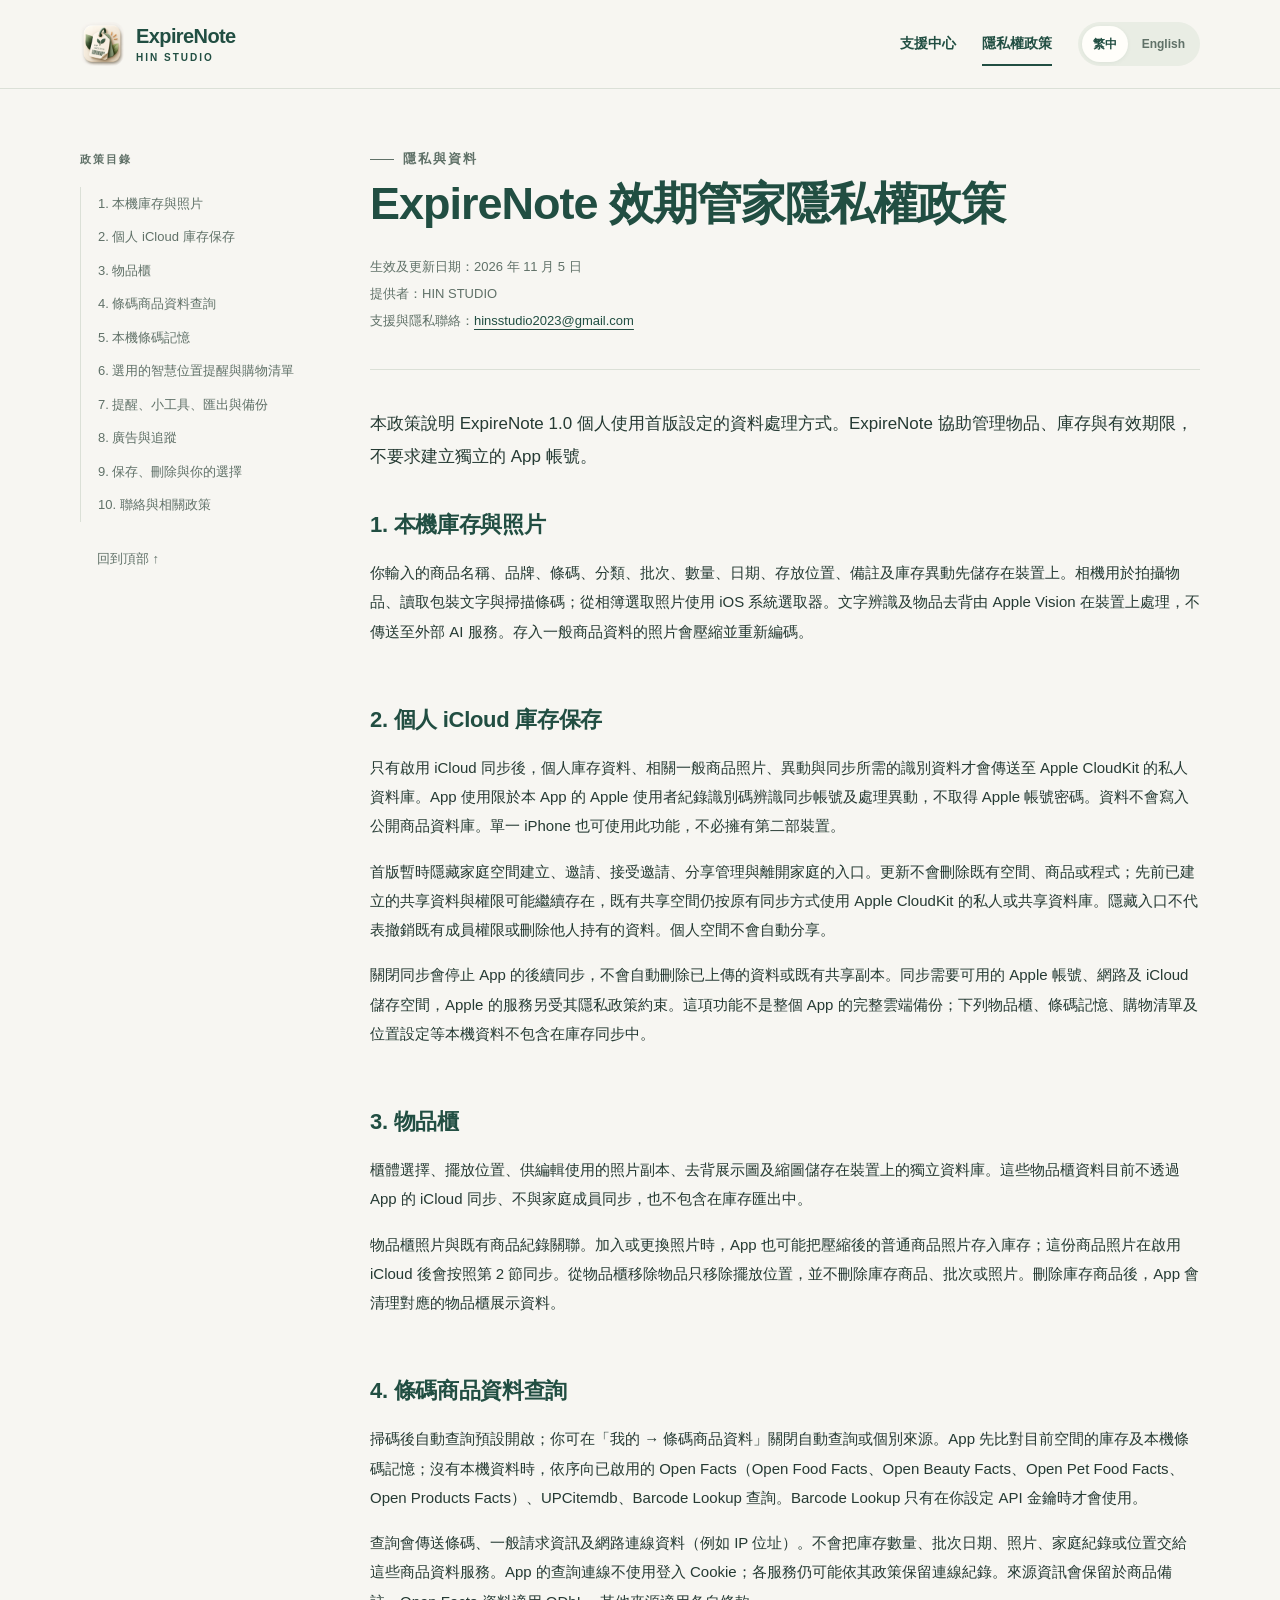
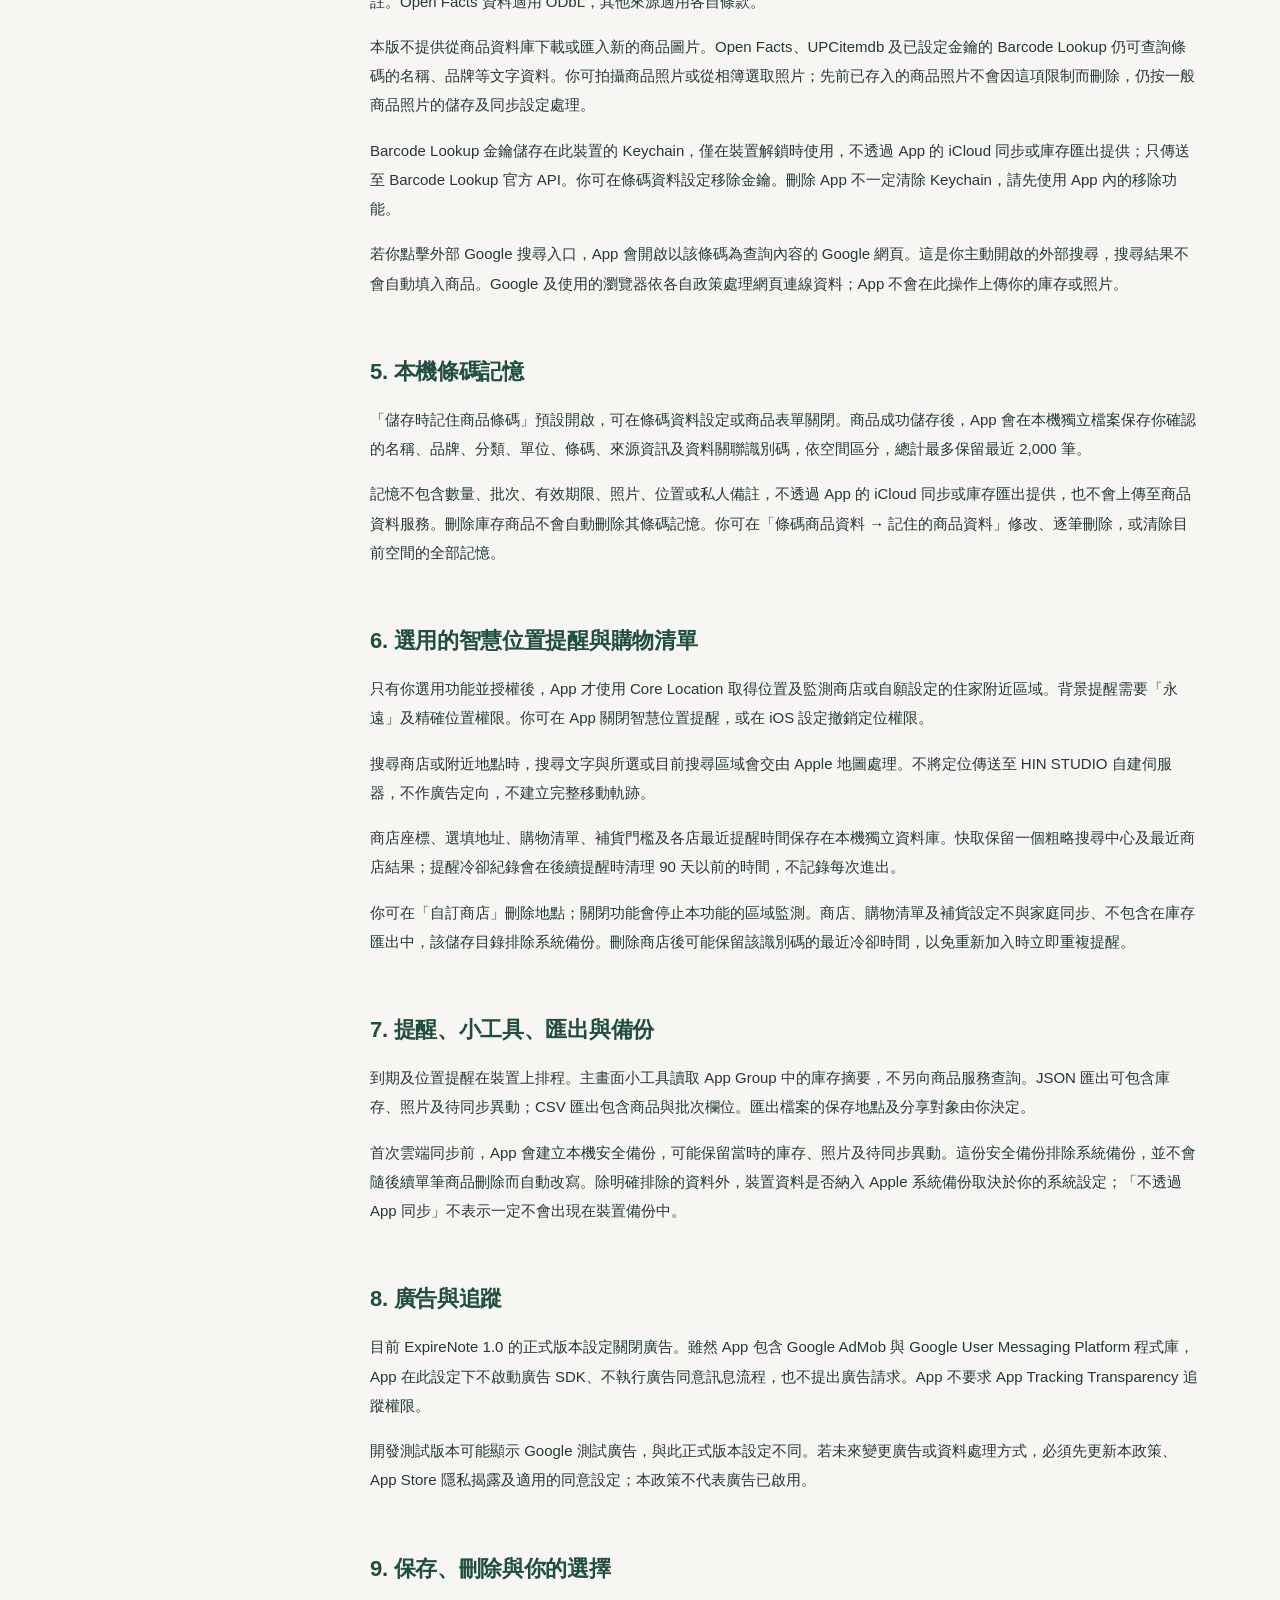
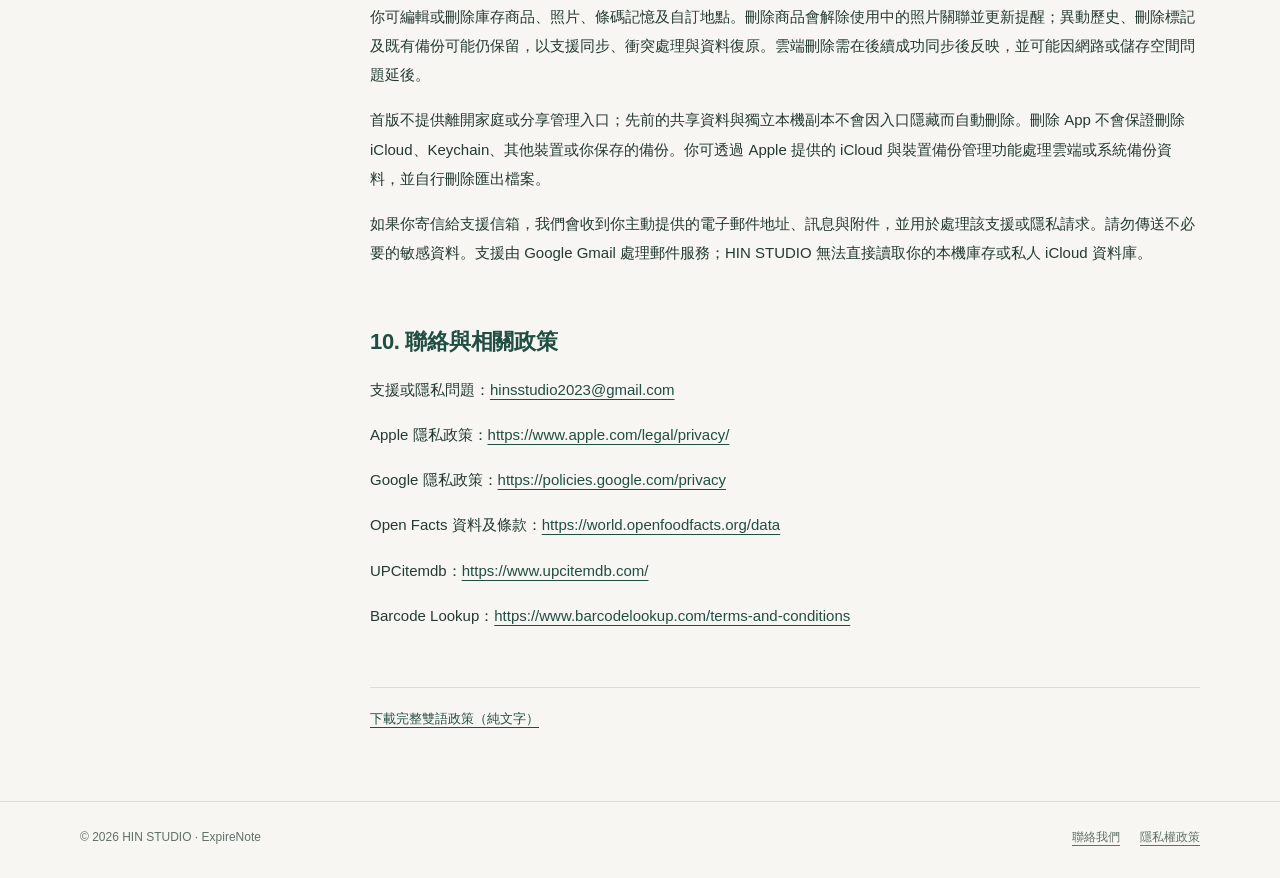
==== commit db750a73: "Clarify first-release catalog photo restrictions Document that new catalog-image imports are unavail" ====
--- a/privacy.html
+++ b/privacy.html
@@ -40,14 +40,14 @@
 <article>
 <header class="policy-head"><p class="eyebrow">隱私與資料</p><h1>ExpireNote 效期管家隱私權政策</h1><p>生效及更新日期：2026 年 11 月 5 日</p><p>提供者：HIN STUDIO</p><p>支援與隱私聯絡：<a href="mailto:hinsstudio2023@gmail.com">hinsstudio2023@gmail.com</a></p></header>
 <p class="policy-intro">本政策說明 ExpireNote 1.0 個人使用首版設定的資料處理方式。ExpireNote 協助管理物品、庫存與有效期限，不要求建立獨立的 App 帳號。</p>
-<section class="policy-section" aria-labelledby="zh-Hant-1"><h2 id="zh-Hant-1">1. 本機庫存與照片</h2><p>你輸入的商品名稱、品牌、條碼、分類、批次、數量、日期、存放位置、備註及庫存異動先儲存在裝置上。相機用於拍攝物品、讀取包裝文字與掃描條碼；從相簿選取照片使用 iOS 系統選取器。文字辨識及物品去背由 Apple Vision 在裝置上處理，不傳送至外部 AI 服務。存入一般商品資料的照片會壓縮並重新編碼。</p></section><section class="policy-section" aria-labelledby="zh-Hant-2"><h2 id="zh-Hant-2">2. 個人 iCloud 庫存保存</h2><p>只有啟用 iCloud 同步後，個人庫存資料、相關一般商品照片、異動與同步所需的識別資料才會傳送至 Apple CloudKit 的私人資料庫。App 使用限於本 App 的 Apple 使用者紀錄識別碼辨識同步帳號及處理異動，不取得 Apple 帳號密碼。資料不會寫入公開商品資料庫。單一 iPhone 也可使用此功能，不必擁有第二部裝置。</p><p>首版暫時隱藏家庭空間建立、邀請、接受邀請、分享管理與離開家庭的入口。更新不會刪除既有空間、商品或程式；先前已建立的共享資料與權限可能繼續存在，既有共享空間仍按原有同步方式使用 Apple CloudKit 的私人或共享資料庫。隱藏入口不代表撤銷既有成員權限或刪除他人持有的資料。個人空間不會自動分享。</p><p>關閉同步會停止 App 的後續同步，不會自動刪除已上傳的資料或既有共享副本。同步需要可用的 Apple 帳號、網路及 iCloud 儲存空間，Apple 的服務另受其隱私政策約束。這項功能不是整個 App 的完整雲端備份；下列物品櫃、條碼記憶、購物清單及位置設定等本機資料不包含在庫存同步中。</p></section><section class="policy-section" aria-labelledby="zh-Hant-3"><h2 id="zh-Hant-3">3. 物品櫃</h2><p>櫃體選擇、擺放位置、供編輯使用的照片副本、去背展示圖及縮圖儲存在裝置上的獨立資料庫。這些物品櫃資料目前不透過 App 的 iCloud 同步、不與家庭成員同步，也不包含在庫存匯出中。</p><p>物品櫃照片與既有商品紀錄關聯。加入或更換照片時，App 也可能把壓縮後的普通商品照片存入庫存；這份商品照片在啟用 iCloud 後會按照第 2 節同步。從物品櫃移除物品只移除擺放位置，並不刪除庫存商品、批次或照片。刪除庫存商品後，App 會清理對應的物品櫃展示資料。</p></section><section class="policy-section" aria-labelledby="zh-Hant-4"><h2 id="zh-Hant-4">4. 條碼商品資料查詢</h2><p>掃碼後自動查詢預設開啟；你可在「我的 → 條碼商品資料」關閉自動查詢或個別來源。App 先比對目前空間的庫存及本機條碼記憶；沒有本機資料時，依序向已啟用的 Open Facts（Open Food Facts、Open Beauty Facts、Open Pet Food Facts、Open Products Facts）、UPCitemdb、Barcode Lookup 查詢。Barcode Lookup 只有在你設定 API 金鑰時才會使用。</p><p>查詢會傳送條碼、一般請求資訊及網路連線資料（例如 IP 位址）。不會把庫存數量、批次日期、照片、家庭紀錄或位置交給這些商品資料服務。App 的查詢連線不使用登入 Cookie；各服務仍可能依其政策保留連線紀錄。來源資訊會保留於商品備註。Open Facts 資料適用 ODbL，其他來源適用各自條款。</p><p>只有你選擇「加入商品圖片」時，App 才會向來源圖片網站下載圖片；該網站也會收到連線資訊，例如 IP 位址。圖片經壓縮及重新編碼後儲存為商品照片。</p><p>Barcode Lookup 金鑰儲存在此裝置的 Keychain，僅在裝置解鎖時使用，不透過 App 的 iCloud 同步或庫存匯出提供；只傳送至 Barcode Lookup 官方 API。你可在條碼資料設定移除金鑰。刪除 App 不一定清除 Keychain，請先使用 App 內的移除功能。</p><p>若你點擊外部 Google 搜尋入口，App 會開啟以該條碼為查詢內容的 Google 網頁。這是你主動開啟的外部搜尋，搜尋結果不會自動填入商品。Google 及使用的瀏覽器依各自政策處理網頁連線資料；App 不會在此操作上傳你的庫存或照片。</p></section><section class="policy-section" aria-labelledby="zh-Hant-5"><h2 id="zh-Hant-5">5. 本機條碼記憶</h2><p>「儲存時記住商品條碼」預設開啟，可在條碼資料設定或商品表單關閉。商品成功儲存後，App 會在本機獨立檔案保存你確認的名稱、品牌、分類、單位、條碼、來源資訊及資料關聯識別碼，依空間區分，總計最多保留最近 2,000 筆。</p><p>記憶不包含數量、批次、有效期限、照片、位置或私人備註，不透過 App 的 iCloud 同步或庫存匯出提供，也不會上傳至商品資料服務。刪除庫存商品不會自動刪除其條碼記憶。你可在「條碼商品資料 → 記住的商品資料」修改、逐筆刪除，或清除目前空間的全部記憶。</p></section><section class="policy-section" aria-labelledby="zh-Hant-6"><h2 id="zh-Hant-6">6. 選用的智慧位置提醒與購物清單</h2><p>只有你選用功能並授權後，App 才使用 Core Location 取得位置及監測商店或自願設定的住家附近區域。背景提醒需要「永遠」及精確位置權限。你可在 App 關閉智慧位置提醒，或在 iOS 設定撤銷定位權限。</p><p>搜尋商店或附近地點時，搜尋文字與所選或目前搜尋區域會交由 Apple 地圖處理。不將定位傳送至 HIN STUDIO 自建伺服器，不作廣告定向，不建立完整移動軌跡。</p><p>商店座標、選填地址、購物清單、補貨門檻及各店最近提醒時間保存在本機獨立資料庫。快取保留一個粗略搜尋中心及最近商店結果；提醒冷卻紀錄會在後續提醒時清理 90 天以前的時間，不記錄每次進出。</p><p>你可在「自訂商店」刪除地點；關閉功能會停止本功能的區域監測。商店、購物清單及補貨設定不與家庭同步、不包含在庫存匯出中，該儲存目錄排除系統備份。刪除商店後可能保留該識別碼的最近冷卻時間，以免重新加入時立即重複提醒。</p></section><section class="policy-section" aria-labelledby="zh-Hant-7"><h2 id="zh-Hant-7">7. 提醒、小工具、匯出與備份</h2><p>到期及位置提醒在裝置上排程。主畫面小工具讀取 App Group 中的庫存摘要，不另向商品服務查詢。JSON 匯出可包含庫存、照片及待同步異動；CSV 匯出包含商品與批次欄位。匯出檔案的保存地點及分享對象由你決定。</p><p>首次雲端同步前，App 會建立本機安全備份，可能保留當時的庫存、照片及待同步異動。這份安全備份排除系統備份，並不會隨後續單筆商品刪除而自動改寫。除明確排除的資料外，裝置資料是否納入 Apple 系統備份取決於你的系統設定；「不透過 App 同步」不表示一定不會出現在裝置備份中。</p></section><section class="policy-section" aria-labelledby="zh-Hant-8"><h2 id="zh-Hant-8">8. 廣告與追蹤</h2><p>目前 ExpireNote 1.0 的正式版本設定關閉廣告。雖然 App 包含 Google AdMob 與 Google User Messaging Platform 程式庫，App 在此設定下不啟動廣告 SDK、不執行廣告同意訊息流程，也不提出廣告請求。App 不要求 App Tracking Transparency 追蹤權限。</p><p>開發測試版本可能顯示 Google 測試廣告，與此正式版本設定不同。若未來變更廣告或資料處理方式，必須先更新本政策、App Store 隱私揭露及適用的同意設定；本政策不代表廣告已啟用。</p></section><section class="policy-section" aria-labelledby="zh-Hant-9"><h2 id="zh-Hant-9">9. 保存、刪除與你的選擇</h2><p>你可編輯或刪除庫存商品、照片、條碼記憶及自訂地點。刪除商品會解除使用中的照片關聯並更新提醒；異動歷史、刪除標記及既有備份可能仍保留，以支援同步、衝突處理與資料復原。雲端刪除需在後續成功同步後反映，並可能因網路或儲存空間問題延後。</p><p>首版不提供離開家庭或分享管理入口；先前的共享資料與獨立本機副本不會因入口隱藏而自動刪除。刪除 App 不會保證刪除 iCloud、Keychain、其他裝置或你保存的備份。你可透過 Apple 提供的 iCloud 與裝置備份管理功能處理雲端或系統備份資料，並自行刪除匯出檔案。</p><p>如果你寄信給支援信箱，我們會收到你主動提供的電子郵件地址、訊息與附件，並用於處理該支援或隱私請求。請勿傳送不必要的敏感資料。支援由 Google Gmail 處理郵件服務；HIN STUDIO 無法直接讀取你的本機庫存或私人 iCloud 資料庫。</p></section><section class="policy-section" aria-labelledby="zh-Hant-10"><h2 id="zh-Hant-10">10. 聯絡與相關政策</h2><p>支援或隱私問題：<a href="mailto:hinsstudio2023@gmail.com">hinsstudio2023@gmail.com</a></p><p>Apple 隱私政策：<a href="https://www.apple.com/legal/privacy/">https://www.apple.com/legal/privacy/</a></p><p>Google 隱私政策：<a href="https://policies.google.com/privacy">https://policies.google.com/privacy</a></p><p>Open Facts 資料及條款：<a href="https://world.openfoodfacts.org/data">https://world.openfoodfacts.org/data</a></p><p>UPCitemdb：<a href="https://www.upcitemdb.com/">https://www.upcitemdb.com/</a></p><p>Barcode Lookup：<a href="https://www.barcodelookup.com/terms-and-conditions">https://www.barcodelookup.com/terms-and-conditions</a></p></section>
+<section class="policy-section" aria-labelledby="zh-Hant-1"><h2 id="zh-Hant-1">1. 本機庫存與照片</h2><p>你輸入的商品名稱、品牌、條碼、分類、批次、數量、日期、存放位置、備註及庫存異動先儲存在裝置上。相機用於拍攝物品、讀取包裝文字與掃描條碼；從相簿選取照片使用 iOS 系統選取器。文字辨識及物品去背由 Apple Vision 在裝置上處理，不傳送至外部 AI 服務。存入一般商品資料的照片會壓縮並重新編碼。</p></section><section class="policy-section" aria-labelledby="zh-Hant-2"><h2 id="zh-Hant-2">2. 個人 iCloud 庫存保存</h2><p>只有啟用 iCloud 同步後，個人庫存資料、相關一般商品照片、異動與同步所需的識別資料才會傳送至 Apple CloudKit 的私人資料庫。App 使用限於本 App 的 Apple 使用者紀錄識別碼辨識同步帳號及處理異動，不取得 Apple 帳號密碼。資料不會寫入公開商品資料庫。單一 iPhone 也可使用此功能，不必擁有第二部裝置。</p><p>首版暫時隱藏家庭空間建立、邀請、接受邀請、分享管理與離開家庭的入口。更新不會刪除既有空間、商品或程式；先前已建立的共享資料與權限可能繼續存在，既有共享空間仍按原有同步方式使用 Apple CloudKit 的私人或共享資料庫。隱藏入口不代表撤銷既有成員權限或刪除他人持有的資料。個人空間不會自動分享。</p><p>關閉同步會停止 App 的後續同步，不會自動刪除已上傳的資料或既有共享副本。同步需要可用的 Apple 帳號、網路及 iCloud 儲存空間，Apple 的服務另受其隱私政策約束。這項功能不是整個 App 的完整雲端備份；下列物品櫃、條碼記憶、購物清單及位置設定等本機資料不包含在庫存同步中。</p></section><section class="policy-section" aria-labelledby="zh-Hant-3"><h2 id="zh-Hant-3">3. 物品櫃</h2><p>櫃體選擇、擺放位置、供編輯使用的照片副本、去背展示圖及縮圖儲存在裝置上的獨立資料庫。這些物品櫃資料目前不透過 App 的 iCloud 同步、不與家庭成員同步，也不包含在庫存匯出中。</p><p>物品櫃照片與既有商品紀錄關聯。加入或更換照片時，App 也可能把壓縮後的普通商品照片存入庫存；這份商品照片在啟用 iCloud 後會按照第 2 節同步。從物品櫃移除物品只移除擺放位置，並不刪除庫存商品、批次或照片。刪除庫存商品後，App 會清理對應的物品櫃展示資料。</p></section><section class="policy-section" aria-labelledby="zh-Hant-4"><h2 id="zh-Hant-4">4. 條碼商品資料查詢</h2><p>掃碼後自動查詢預設開啟；你可在「我的 → 條碼商品資料」關閉自動查詢或個別來源。App 先比對目前空間的庫存及本機條碼記憶；沒有本機資料時，依序向已啟用的 Open Facts（Open Food Facts、Open Beauty Facts、Open Pet Food Facts、Open Products Facts）、UPCitemdb、Barcode Lookup 查詢。Barcode Lookup 只有在你設定 API 金鑰時才會使用。</p><p>查詢會傳送條碼、一般請求資訊及網路連線資料（例如 IP 位址）。不會把庫存數量、批次日期、照片、家庭紀錄或位置交給這些商品資料服務。App 的查詢連線不使用登入 Cookie；各服務仍可能依其政策保留連線紀錄。來源資訊會保留於商品備註。Open Facts 資料適用 ODbL，其他來源適用各自條款。</p><p>本版不提供從商品資料庫下載或匯入新的商品圖片。Open Facts、UPCitemdb 及已設定金鑰的 Barcode Lookup 仍可查詢條碼的名稱、品牌等文字資料。你可拍攝商品照片或從相簿選取照片；先前已存入的商品照片不會因這項限制而刪除，仍按一般商品照片的儲存及同步設定處理。</p><p>Barcode Lookup 金鑰儲存在此裝置的 Keychain，僅在裝置解鎖時使用，不透過 App 的 iCloud 同步或庫存匯出提供；只傳送至 Barcode Lookup 官方 API。你可在條碼資料設定移除金鑰。刪除 App 不一定清除 Keychain，請先使用 App 內的移除功能。</p><p>若你點擊外部 Google 搜尋入口，App 會開啟以該條碼為查詢內容的 Google 網頁。這是你主動開啟的外部搜尋，搜尋結果不會自動填入商品。Google 及使用的瀏覽器依各自政策處理網頁連線資料；App 不會在此操作上傳你的庫存或照片。</p></section><section class="policy-section" aria-labelledby="zh-Hant-5"><h2 id="zh-Hant-5">5. 本機條碼記憶</h2><p>「儲存時記住商品條碼」預設開啟，可在條碼資料設定或商品表單關閉。商品成功儲存後，App 會在本機獨立檔案保存你確認的名稱、品牌、分類、單位、條碼、來源資訊及資料關聯識別碼，依空間區分，總計最多保留最近 2,000 筆。</p><p>記憶不包含數量、批次、有效期限、照片、位置或私人備註，不透過 App 的 iCloud 同步或庫存匯出提供，也不會上傳至商品資料服務。刪除庫存商品不會自動刪除其條碼記憶。你可在「條碼商品資料 → 記住的商品資料」修改、逐筆刪除，或清除目前空間的全部記憶。</p></section><section class="policy-section" aria-labelledby="zh-Hant-6"><h2 id="zh-Hant-6">6. 選用的智慧位置提醒與購物清單</h2><p>只有你選用功能並授權後，App 才使用 Core Location 取得位置及監測商店或自願設定的住家附近區域。背景提醒需要「永遠」及精確位置權限。你可在 App 關閉智慧位置提醒，或在 iOS 設定撤銷定位權限。</p><p>搜尋商店或附近地點時，搜尋文字與所選或目前搜尋區域會交由 Apple 地圖處理。不將定位傳送至 HIN STUDIO 自建伺服器，不作廣告定向，不建立完整移動軌跡。</p><p>商店座標、選填地址、購物清單、補貨門檻及各店最近提醒時間保存在本機獨立資料庫。快取保留一個粗略搜尋中心及最近商店結果；提醒冷卻紀錄會在後續提醒時清理 90 天以前的時間，不記錄每次進出。</p><p>你可在「自訂商店」刪除地點；關閉功能會停止本功能的區域監測。商店、購物清單及補貨設定不與家庭同步、不包含在庫存匯出中，該儲存目錄排除系統備份。刪除商店後可能保留該識別碼的最近冷卻時間，以免重新加入時立即重複提醒。</p></section><section class="policy-section" aria-labelledby="zh-Hant-7"><h2 id="zh-Hant-7">7. 提醒、小工具、匯出與備份</h2><p>到期及位置提醒在裝置上排程。主畫面小工具讀取 App Group 中的庫存摘要，不另向商品服務查詢。JSON 匯出可包含庫存、照片及待同步異動；CSV 匯出包含商品與批次欄位。匯出檔案的保存地點及分享對象由你決定。</p><p>首次雲端同步前，App 會建立本機安全備份，可能保留當時的庫存、照片及待同步異動。這份安全備份排除系統備份，並不會隨後續單筆商品刪除而自動改寫。除明確排除的資料外，裝置資料是否納入 Apple 系統備份取決於你的系統設定；「不透過 App 同步」不表示一定不會出現在裝置備份中。</p></section><section class="policy-section" aria-labelledby="zh-Hant-8"><h2 id="zh-Hant-8">8. 廣告與追蹤</h2><p>目前 ExpireNote 1.0 的正式版本設定關閉廣告。雖然 App 包含 Google AdMob 與 Google User Messaging Platform 程式庫，App 在此設定下不啟動廣告 SDK、不執行廣告同意訊息流程，也不提出廣告請求。App 不要求 App Tracking Transparency 追蹤權限。</p><p>開發測試版本可能顯示 Google 測試廣告，與此正式版本設定不同。若未來變更廣告或資料處理方式，必須先更新本政策、App Store 隱私揭露及適用的同意設定；本政策不代表廣告已啟用。</p></section><section class="policy-section" aria-labelledby="zh-Hant-9"><h2 id="zh-Hant-9">9. 保存、刪除與你的選擇</h2><p>你可編輯或刪除庫存商品、照片、條碼記憶及自訂地點。刪除商品會解除使用中的照片關聯並更新提醒；異動歷史、刪除標記及既有備份可能仍保留，以支援同步、衝突處理與資料復原。雲端刪除需在後續成功同步後反映，並可能因網路或儲存空間問題延後。</p><p>首版不提供離開家庭或分享管理入口；先前的共享資料與獨立本機副本不會因入口隱藏而自動刪除。刪除 App 不會保證刪除 iCloud、Keychain、其他裝置或你保存的備份。你可透過 Apple 提供的 iCloud 與裝置備份管理功能處理雲端或系統備份資料，並自行刪除匯出檔案。</p><p>如果你寄信給支援信箱，我們會收到你主動提供的電子郵件地址、訊息與附件，並用於處理該支援或隱私請求。請勿傳送不必要的敏感資料。支援由 Google Gmail 處理郵件服務；HIN STUDIO 無法直接讀取你的本機庫存或私人 iCloud 資料庫。</p></section><section class="policy-section" aria-labelledby="zh-Hant-10"><h2 id="zh-Hant-10">10. 聯絡與相關政策</h2><p>支援或隱私問題：<a href="mailto:hinsstudio2023@gmail.com">hinsstudio2023@gmail.com</a></p><p>Apple 隱私政策：<a href="https://www.apple.com/legal/privacy/">https://www.apple.com/legal/privacy/</a></p><p>Google 隱私政策：<a href="https://policies.google.com/privacy">https://policies.google.com/privacy</a></p><p>Open Facts 資料及條款：<a href="https://world.openfoodfacts.org/data">https://world.openfoodfacts.org/data</a></p><p>UPCitemdb：<a href="https://www.upcitemdb.com/">https://www.upcitemdb.com/</a></p><p>Barcode Lookup：<a href="https://www.barcodelookup.com/terms-and-conditions">https://www.barcodelookup.com/terms-and-conditions</a></p></section>
 <p class="download-policy"><a href="privacy-policy.txt" download>下載完整雙語政策（純文字）</a></p>
 </article></section><section id="en" class="wrap policy-layout" data-locale="en" lang="en">
 <aside class="policy-nav"><nav aria-label="Policy contents"><strong>IN THIS POLICY</strong><ol><li><a href="#en-1">1. Local inventory and photos</a></li><li><a href="#en-2">2. Personal iCloud inventory storage</a></li><li><a href="#en-3">3. My Cabinet</a></li><li><a href="#en-4">4. Barcode product lookup</a></li><li><a href="#en-5">5. Locally remembered barcodes</a></li><li><a href="#en-6">6. Optional location reminders and shopping lists</a></li><li><a href="#en-7">7. Reminders, widgets, exports and backups</a></li><li><a href="#en-8">8. Advertising and tracking</a></li><li><a href="#en-9">9. Retention, deletion and your choices</a></li><li><a href="#en-10">10. Contact and related policies</a></li></ol></nav><a class="top-link" href="#en">Back to top ↑</a></aside>
 <article>
 <header class="policy-head"><p class="eyebrow">PRIVACY & DATA</p><h1>ExpireNote Privacy Policy</h1><p>Effective and last updated: November 5, 2026</p><p>Provider: HIN STUDIO</p><p>Support and privacy contact: <a href="mailto:hinsstudio2023@gmail.com">hinsstudio2023@gmail.com</a></p></header>
 <p class="policy-intro">This policy describes the personal-use first-release configuration of ExpireNote 1.0. ExpireNote helps you manage household items, stock and expiry dates. It does not require a separate app account.</p>
-<section class="policy-section" aria-labelledby="en-1"><h2 id="en-1">1. Local inventory and photos</h2><p>Item names, brands, barcodes, categories, batches, quantities, dates, storage locations, notes and inventory changes are initially stored on your device. The camera is used for item photos, package text and barcode scanning. Photo-library selection uses the iOS system picker. Text recognition and foreground removal use Apple Vision on your device, without sending photos to an external AI service. Photos saved in the ordinary inventory are compressed and re-encoded.</p></section><section class="policy-section" aria-labelledby="en-2"><h2 id="en-2">2. Personal iCloud inventory storage</h2><p>Only after you enable iCloud sync does the app send personal inventory records, associated ordinary item photos, changes and identifiers needed for synchronization to Apple&#x27;s private CloudKit database. The app uses an app-scoped Apple user record identifier to distinguish the sync account and process changes; it does not receive your Apple Account password. Your inventory is not written to a public product database. This feature can be used with one iPhone and does not require a second device.</p><p>The first release hides the entry points for creating household spaces, sending or accepting invitations, managing sharing and leaving a household. Updating does not delete existing spaces, records or the sharing implementation. Previously established sharing records and permissions may remain; existing shared spaces continue their existing synchronization behavior through Apple&#x27;s private or shared CloudKit databases. Hiding entry points does not revoke previous members&#x27; access or erase copies they hold. Your personal space is not automatically shared.</p><p>Turning sync off stops subsequent app synchronization; it does not automatically delete uploaded records or existing shared copies. Sync requires an available Apple Account, network connection and iCloud storage. Apple&#x27;s services are also governed by its privacy policy. This is not a full app cloud backup: local cabinet data, remembered barcodes, shopping lists and location settings described below are not included in inventory sync.</p></section><section class="policy-section" aria-labelledby="en-3"><h2 id="en-3">3. My Cabinet</h2><p>Cabinet selection, item placement, an image copy for editing, background-removed display images and thumbnails are stored in a separate local database. These cabinet records are currently not synchronized through the app&#x27;s iCloud feature, shared with household members or included in inventory exports.</p><p>Cabinet images are associated with existing inventory items. Adding or replacing a cabinet image may also save a compressed ordinary item photo to inventory; that ordinary photo follows the iCloud behavior in section 2. Removing an item from a cabinet removes its placement, not its inventory record, batches or photos. Deleting the inventory item causes the app to clean up its associated cabinet display records.</p></section><section class="policy-section" aria-labelledby="en-4"><h2 id="en-4">4. Barcode product lookup</h2><p>Automatic lookup after scanning is enabled by default. You can turn it or individual sources off under My → Barcode product data. The app first checks the current space&#x27;s inventory and locally remembered barcodes. If no local information is available, it queries enabled Open Facts sources (Open Food Facts, Open Beauty Facts, Open Pet Food Facts and Open Products Facts), UPCitemdb and Barcode Lookup in sequence. Barcode Lookup is used only if you configure an API key.</p><p>Requests contain the barcode, ordinary request information and network connection data such as your IP address. The app does not send inventory quantities, batch dates, photos, household records or location to these product services. Its lookup connections do not use login cookies; service providers may retain connection records under their own policies. Source attribution is retained in item notes. Open Facts data is subject to ODbL; other providers have their own terms.</p><p>Only if you choose to add a product image does the app download it from the source image website, which also receives connection information such as your IP address. The downloaded image is compressed and re-encoded before being saved as an item photo.</p><p>Your Barcode Lookup key is stored in this device&#x27;s Keychain and can be used only while the device is unlocked. It is not included in the app&#x27;s iCloud synchronization or inventory exports and is sent only to the official Barcode Lookup API. You can remove it in barcode settings. Deleting the app does not necessarily remove Keychain entries; use the in-app removal control first.</p><p>If you choose the external Google search link, the app opens a Google web search for that barcode. This is a search you initiate; results are not automatically applied to an item. Google and your browser handle web connection information under their respective policies. The app does not upload your inventory or photos for this action.</p></section><section class="policy-section" aria-labelledby="en-5"><h2 id="en-5">5. Locally remembered barcodes</h2><p>Remembering a product barcode when saving is enabled by default and can be disabled in barcode settings or the item form. After a successful item save, a separate local file retains your confirmed name, brand, category, unit, barcode, attribution and record-association identifiers. Records are separated by space, with a total limit of the most recent 2,000 entries.</p><p>This memory excludes quantities, batches, expiry dates, photos, location and private notes. It is not included in the app&#x27;s iCloud synchronization or inventory exports and is not uploaded to product services. Deleting an inventory item does not automatically delete its remembered barcode. Under Barcode product data → Remembered product data, you can edit entries, delete individual entries or clear all entries for the current space.</p></section><section class="policy-section" aria-labelledby="en-6"><h2 id="en-6">6. Optional location reminders and shopping lists</h2><p>The app uses Core Location to obtain location and monitor regions near stores or an optional home location only after you choose the feature and grant permission. Background reminders require Always and Precise Location permissions. You can turn smart location reminders off in the app or revoke location permission in iOS Settings.</p><p>Store or nearby-place searches send the search text and selected or current search region to Apple Maps. Location is not sent to a HIN STUDIO server, used for ad targeting or recorded as a complete movement history.</p><p>Store coordinates, optional addresses, shopping lists, replenishment thresholds and the latest reminder time for each store are held in a separate local database. A cache retains one coarse search center and recent store results. Reminder cooldown records older than 90 days are cleaned during subsequent reminder processing; the app does not record every region entry or exit.</p><p>You can delete places under Custom stores. Turning the feature off stops its region monitoring. Store, shopping-list and replenishment data are not household-synchronized or included in inventory exports; their storage directory is excluded from system backup. Deleting a store may retain its last cooldown timestamp to prevent an immediate repeated reminder if the same place is added again.</p></section><section class="policy-section" aria-labelledby="en-7"><h2 id="en-7">7. Reminders, widgets, exports and backups</h2><p>Expiry and location notifications are scheduled on the device. The Home Screen widget reads an inventory summary through the app&#x27;s shared App Group and does not independently query product services. JSON exports can include inventory, photos and pending synchronization changes; CSV exports contain item and batch fields. You choose where exported files are saved and whom to share them with.</p><p>Before the first cloud synchronization, the app creates a local safety backup that may retain the inventory, photos and pending changes present at that time. That backup is excluded from system backup and is not rewritten when individual items are subsequently deleted. Except for explicitly excluded data, inclusion in Apple&#x27;s device backups depends on your system settings. Data not synchronized by the app may still appear in a device backup.</p></section><section class="policy-section" aria-labelledby="en-8"><h2 id="en-8">8. Advertising and tracking</h2><p>Advertising is disabled in the current production configuration of ExpireNote 1.0. Although the app includes Google AdMob and Google User Messaging Platform libraries, under this configuration the app does not start the advertising SDK, run the advertising consent-message flow or make advertising requests. The app does not request App Tracking Transparency permission.</p><p>Development test builds may show Google test advertisements and differ from this production configuration. Any future change to advertising or data handling requires updating this policy, App Store privacy disclosures and applicable consent settings first. This policy does not mean that advertising is currently enabled.</p></section><section class="policy-section" aria-labelledby="en-9"><h2 id="en-9">9. Retention, deletion and your choices</h2><p>You can edit or delete inventory items, photos, remembered barcodes and custom places. Deleting an item removes its active photo associations and updates reminders; change history, deletion markers and existing backups may remain for synchronization, conflict handling and recovery. Cloud deletion is reflected after a successful subsequent sync and may be delayed by connection or storage problems.</p><p>The first release does not provide household-leaving or sharing-management entry points. Existing shared records and independent local copies are not automatically erased when those entry points are hidden. Deleting the app does not guarantee deletion from iCloud, Keychain, other devices or backups you retain. You can use Apple&#x27;s iCloud and device-backup management controls to manage cloud or system-backup data and delete exported files yourself.</p><p>If you email support, we receive the email address, message and attachments you choose to provide and use them to handle that support or privacy request. Please do not send unnecessary sensitive information. Support email is handled through Google Gmail. HIN STUDIO cannot directly read your local inventory or private iCloud database.</p></section><section class="policy-section" aria-labelledby="en-10"><h2 id="en-10">10. Contact and related policies</h2><p>Support or privacy questions: <a href="mailto:hinsstudio2023@gmail.com">hinsstudio2023@gmail.com</a></p><p>Apple privacy policy: <a href="https://www.apple.com/legal/privacy/">https://www.apple.com/legal/privacy/</a></p><p>Google privacy policy: <a href="https://policies.google.com/privacy">https://policies.google.com/privacy</a></p><p>Open Facts data and terms: <a href="https://world.openfoodfacts.org/data">https://world.openfoodfacts.org/data</a></p><p>UPCitemdb: <a href="https://www.upcitemdb.com/">https://www.upcitemdb.com/</a></p><p>Barcode Lookup: <a href="https://www.barcodelookup.com/terms-and-conditions">https://www.barcodelookup.com/terms-and-conditions</a></p></section>
+<section class="policy-section" aria-labelledby="en-1"><h2 id="en-1">1. Local inventory and photos</h2><p>Item names, brands, barcodes, categories, batches, quantities, dates, storage locations, notes and inventory changes are initially stored on your device. The camera is used for item photos, package text and barcode scanning. Photo-library selection uses the iOS system picker. Text recognition and foreground removal use Apple Vision on your device, without sending photos to an external AI service. Photos saved in the ordinary inventory are compressed and re-encoded.</p></section><section class="policy-section" aria-labelledby="en-2"><h2 id="en-2">2. Personal iCloud inventory storage</h2><p>Only after you enable iCloud sync does the app send personal inventory records, associated ordinary item photos, changes and identifiers needed for synchronization to Apple&#x27;s private CloudKit database. The app uses an app-scoped Apple user record identifier to distinguish the sync account and process changes; it does not receive your Apple Account password. Your inventory is not written to a public product database. This feature can be used with one iPhone and does not require a second device.</p><p>The first release hides the entry points for creating household spaces, sending or accepting invitations, managing sharing and leaving a household. Updating does not delete existing spaces, records or the sharing implementation. Previously established sharing records and permissions may remain; existing shared spaces continue their existing synchronization behavior through Apple&#x27;s private or shared CloudKit databases. Hiding entry points does not revoke previous members&#x27; access or erase copies they hold. Your personal space is not automatically shared.</p><p>Turning sync off stops subsequent app synchronization; it does not automatically delete uploaded records or existing shared copies. Sync requires an available Apple Account, network connection and iCloud storage. Apple&#x27;s services are also governed by its privacy policy. This is not a full app cloud backup: local cabinet data, remembered barcodes, shopping lists and location settings described below are not included in inventory sync.</p></section><section class="policy-section" aria-labelledby="en-3"><h2 id="en-3">3. My Cabinet</h2><p>Cabinet selection, item placement, an image copy for editing, background-removed display images and thumbnails are stored in a separate local database. These cabinet records are currently not synchronized through the app&#x27;s iCloud feature, shared with household members or included in inventory exports.</p><p>Cabinet images are associated with existing inventory items. Adding or replacing a cabinet image may also save a compressed ordinary item photo to inventory; that ordinary photo follows the iCloud behavior in section 2. Removing an item from a cabinet removes its placement, not its inventory record, batches or photos. Deleting the inventory item causes the app to clean up its associated cabinet display records.</p></section><section class="policy-section" aria-labelledby="en-4"><h2 id="en-4">4. Barcode product lookup</h2><p>Automatic lookup after scanning is enabled by default. You can turn it or individual sources off under My → Barcode product data. The app first checks the current space&#x27;s inventory and locally remembered barcodes. If no local information is available, it queries enabled Open Facts sources (Open Food Facts, Open Beauty Facts, Open Pet Food Facts and Open Products Facts), UPCitemdb and Barcode Lookup in sequence. Barcode Lookup is used only if you configure an API key.</p><p>Requests contain the barcode, ordinary request information and network connection data such as your IP address. The app does not send inventory quantities, batch dates, photos, household records or location to these product services. Its lookup connections do not use login cookies; service providers may retain connection records under their own policies. Source attribution is retained in item notes. Open Facts data is subject to ODbL; other providers have their own terms.</p><p>This release does not download or import new product images from product databases. Open Facts, UPCitemdb and Barcode Lookup with a configured API key remain available for barcode text details such as names and brands. You can take your own product photos or select them from your photo library. Previously saved product photos are not deleted by this restriction and continue to follow the ordinary item-photo storage and synchronization settings.</p><p>Your Barcode Lookup key is stored in this device&#x27;s Keychain and can be used only while the device is unlocked. It is not included in the app&#x27;s iCloud synchronization or inventory exports and is sent only to the official Barcode Lookup API. You can remove it in barcode settings. Deleting the app does not necessarily remove Keychain entries; use the in-app removal control first.</p><p>If you choose the external Google search link, the app opens a Google web search for that barcode. This is a search you initiate; results are not automatically applied to an item. Google and your browser handle web connection information under their respective policies. The app does not upload your inventory or photos for this action.</p></section><section class="policy-section" aria-labelledby="en-5"><h2 id="en-5">5. Locally remembered barcodes</h2><p>Remembering a product barcode when saving is enabled by default and can be disabled in barcode settings or the item form. After a successful item save, a separate local file retains your confirmed name, brand, category, unit, barcode, attribution and record-association identifiers. Records are separated by space, with a total limit of the most recent 2,000 entries.</p><p>This memory excludes quantities, batches, expiry dates, photos, location and private notes. It is not included in the app&#x27;s iCloud synchronization or inventory exports and is not uploaded to product services. Deleting an inventory item does not automatically delete its remembered barcode. Under Barcode product data → Remembered product data, you can edit entries, delete individual entries or clear all entries for the current space.</p></section><section class="policy-section" aria-labelledby="en-6"><h2 id="en-6">6. Optional location reminders and shopping lists</h2><p>The app uses Core Location to obtain location and monitor regions near stores or an optional home location only after you choose the feature and grant permission. Background reminders require Always and Precise Location permissions. You can turn smart location reminders off in the app or revoke location permission in iOS Settings.</p><p>Store or nearby-place searches send the search text and selected or current search region to Apple Maps. Location is not sent to a HIN STUDIO server, used for ad targeting or recorded as a complete movement history.</p><p>Store coordinates, optional addresses, shopping lists, replenishment thresholds and the latest reminder time for each store are held in a separate local database. A cache retains one coarse search center and recent store results. Reminder cooldown records older than 90 days are cleaned during subsequent reminder processing; the app does not record every region entry or exit.</p><p>You can delete places under Custom stores. Turning the feature off stops its region monitoring. Store, shopping-list and replenishment data are not household-synchronized or included in inventory exports; their storage directory is excluded from system backup. Deleting a store may retain its last cooldown timestamp to prevent an immediate repeated reminder if the same place is added again.</p></section><section class="policy-section" aria-labelledby="en-7"><h2 id="en-7">7. Reminders, widgets, exports and backups</h2><p>Expiry and location notifications are scheduled on the device. The Home Screen widget reads an inventory summary through the app&#x27;s shared App Group and does not independently query product services. JSON exports can include inventory, photos and pending synchronization changes; CSV exports contain item and batch fields. You choose where exported files are saved and whom to share them with.</p><p>Before the first cloud synchronization, the app creates a local safety backup that may retain the inventory, photos and pending changes present at that time. That backup is excluded from system backup and is not rewritten when individual items are subsequently deleted. Except for explicitly excluded data, inclusion in Apple&#x27;s device backups depends on your system settings. Data not synchronized by the app may still appear in a device backup.</p></section><section class="policy-section" aria-labelledby="en-8"><h2 id="en-8">8. Advertising and tracking</h2><p>Advertising is disabled in the current production configuration of ExpireNote 1.0. Although the app includes Google AdMob and Google User Messaging Platform libraries, under this configuration the app does not start the advertising SDK, run the advertising consent-message flow or make advertising requests. The app does not request App Tracking Transparency permission.</p><p>Development test builds may show Google test advertisements and differ from this production configuration. Any future change to advertising or data handling requires updating this policy, App Store privacy disclosures and applicable consent settings first. This policy does not mean that advertising is currently enabled.</p></section><section class="policy-section" aria-labelledby="en-9"><h2 id="en-9">9. Retention, deletion and your choices</h2><p>You can edit or delete inventory items, photos, remembered barcodes and custom places. Deleting an item removes its active photo associations and updates reminders; change history, deletion markers and existing backups may remain for synchronization, conflict handling and recovery. Cloud deletion is reflected after a successful subsequent sync and may be delayed by connection or storage problems.</p><p>The first release does not provide household-leaving or sharing-management entry points. Existing shared records and independent local copies are not automatically erased when those entry points are hidden. Deleting the app does not guarantee deletion from iCloud, Keychain, other devices or backups you retain. You can use Apple&#x27;s iCloud and device-backup management controls to manage cloud or system-backup data and delete exported files yourself.</p><p>If you email support, we receive the email address, message and attachments you choose to provide and use them to handle that support or privacy request. Please do not send unnecessary sensitive information. Support email is handled through Google Gmail. HIN STUDIO cannot directly read your local inventory or private iCloud database.</p></section><section class="policy-section" aria-labelledby="en-10"><h2 id="en-10">10. Contact and related policies</h2><p>Support or privacy questions: <a href="mailto:hinsstudio2023@gmail.com">hinsstudio2023@gmail.com</a></p><p>Apple privacy policy: <a href="https://www.apple.com/legal/privacy/">https://www.apple.com/legal/privacy/</a></p><p>Google privacy policy: <a href="https://policies.google.com/privacy">https://policies.google.com/privacy</a></p><p>Open Facts data and terms: <a href="https://world.openfoodfacts.org/data">https://world.openfoodfacts.org/data</a></p><p>UPCitemdb: <a href="https://www.upcitemdb.com/">https://www.upcitemdb.com/</a></p><p>Barcode Lookup: <a href="https://www.barcodelookup.com/terms-and-conditions">https://www.barcodelookup.com/terms-and-conditions</a></p></section>
 <p class="download-policy"><a href="privacy-policy.txt" download>Download the full bilingual policy (plain text)</a></p>
 </article></section></main>
 <footer class="site-footer">
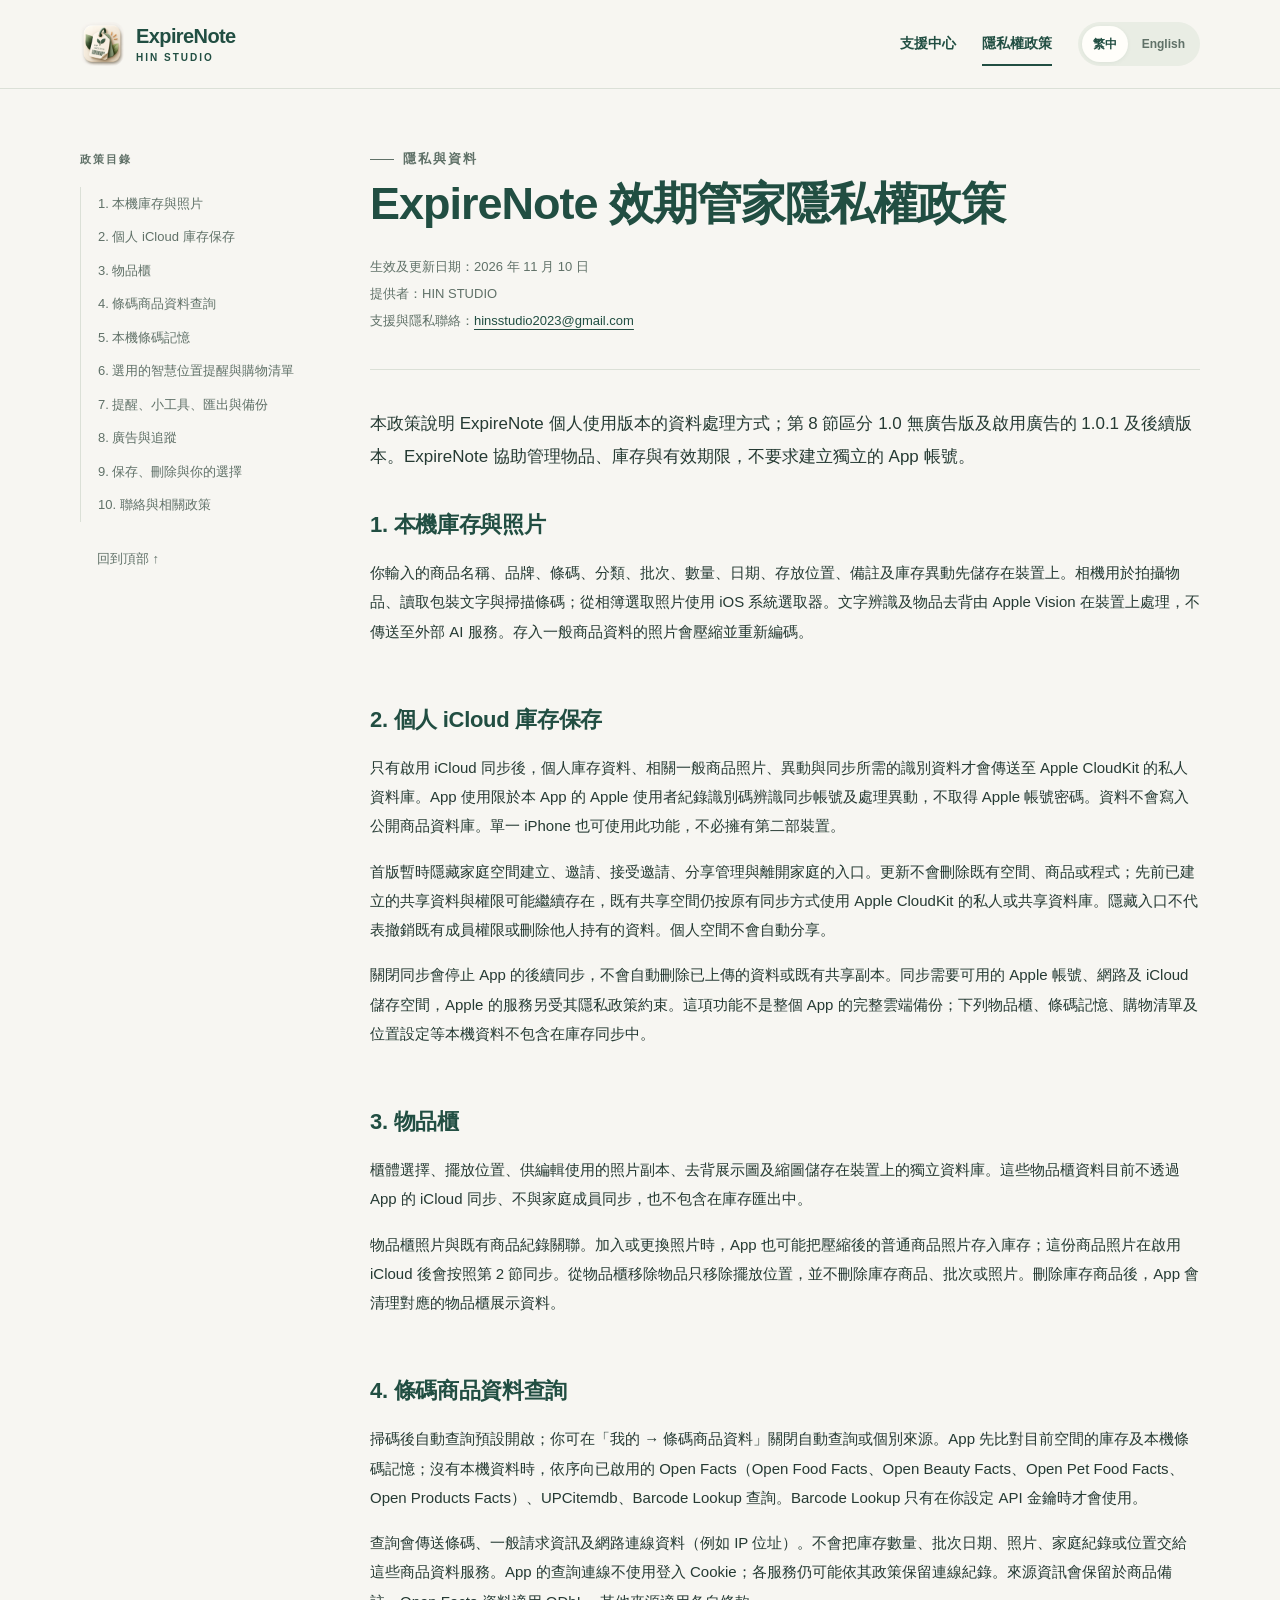
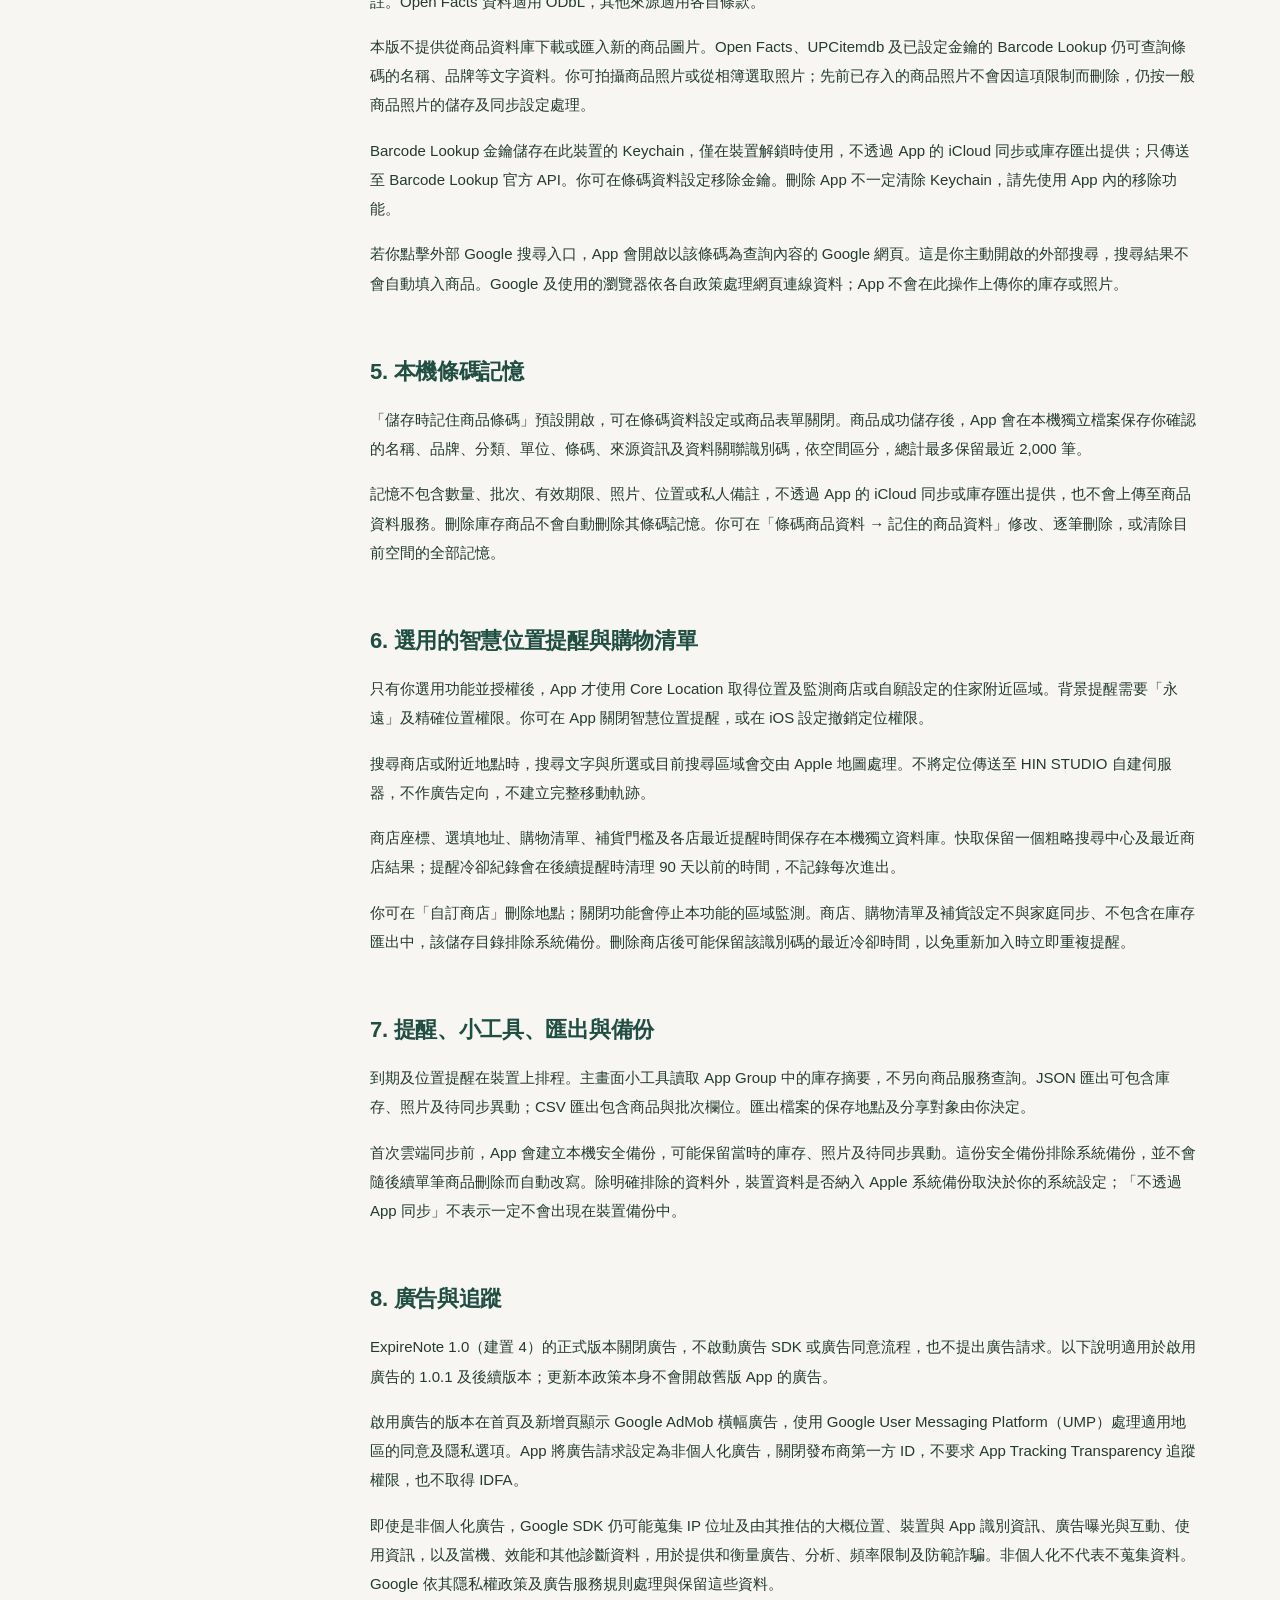
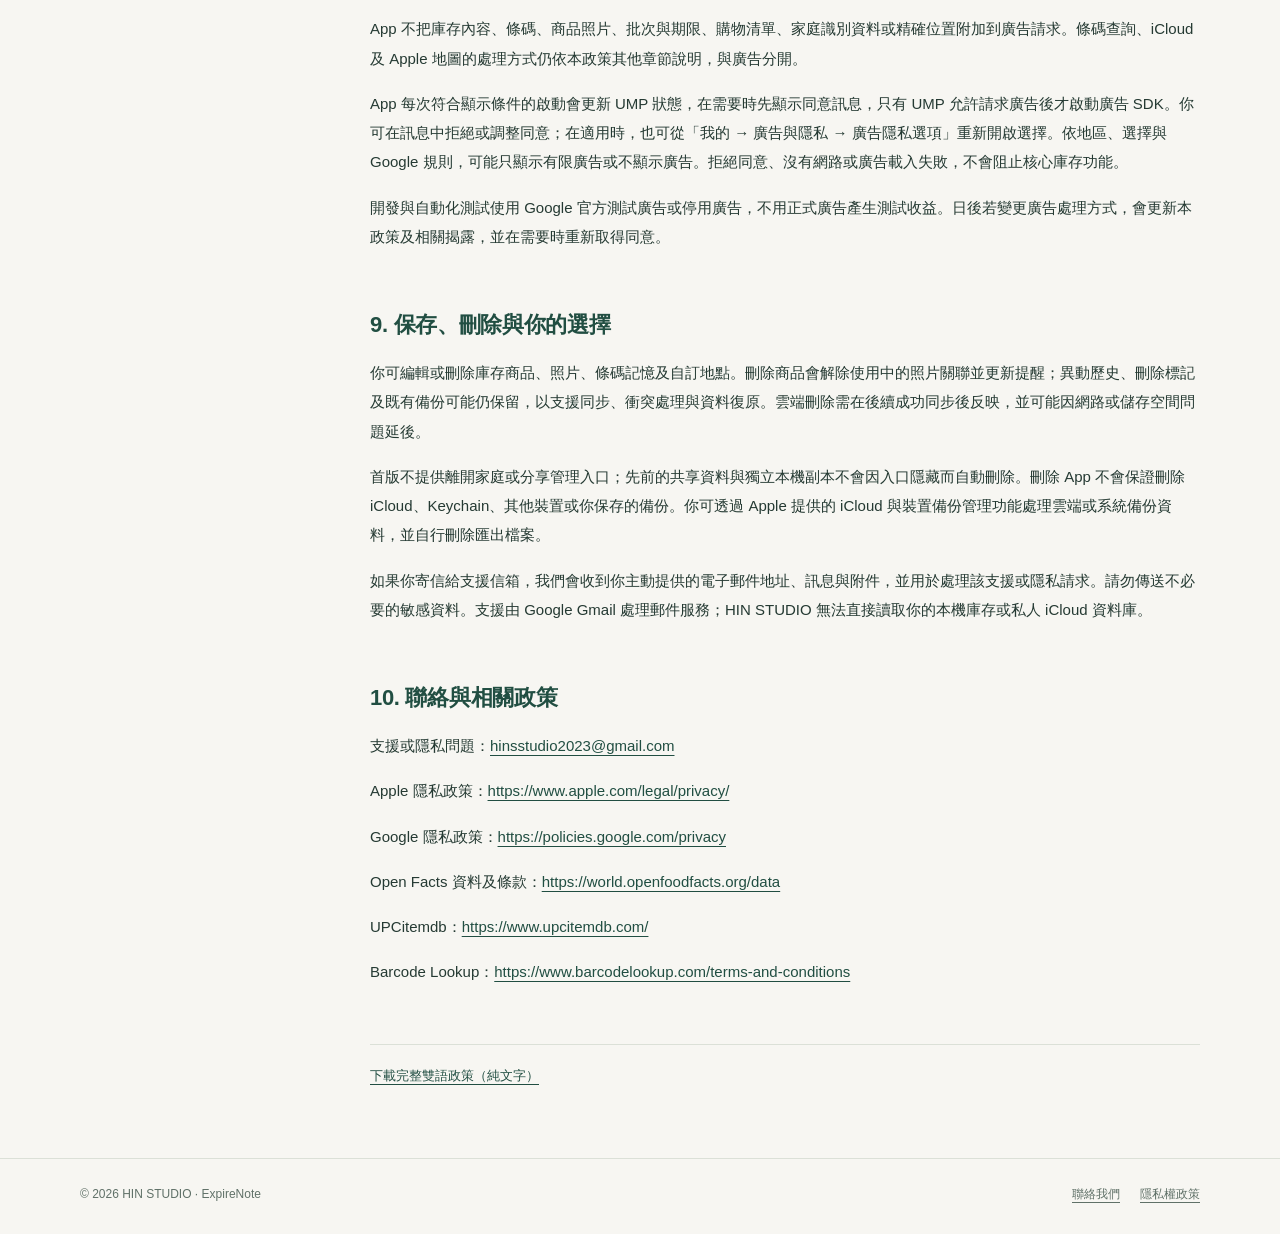
==== commit 14a57ba0: "Disclose non-personalized AdMob banners for ExpireNote 1.0.1" ====
--- a/privacy.html
+++ b/privacy.html
@@ -38,16 +38,87 @@
 <main id="content" tabindex="-1"><section id="zh-Hant" class="wrap policy-layout" data-locale="zh-Hant" lang="zh-Hant">
 <aside class="policy-nav"><nav aria-label="政策目錄"><strong>政策目錄</strong><ol><li><a href="#zh-Hant-1">1. 本機庫存與照片</a></li><li><a href="#zh-Hant-2">2. 個人 iCloud 庫存保存</a></li><li><a href="#zh-Hant-3">3. 物品櫃</a></li><li><a href="#zh-Hant-4">4. 條碼商品資料查詢</a></li><li><a href="#zh-Hant-5">5. 本機條碼記憶</a></li><li><a href="#zh-Hant-6">6. 選用的智慧位置提醒與購物清單</a></li><li><a href="#zh-Hant-7">7. 提醒、小工具、匯出與備份</a></li><li><a href="#zh-Hant-8">8. 廣告與追蹤</a></li><li><a href="#zh-Hant-9">9. 保存、刪除與你的選擇</a></li><li><a href="#zh-Hant-10">10. 聯絡與相關政策</a></li></ol></nav><a class="top-link" href="#zh-Hant">回到頂部 ↑</a></aside>
 <article>
-<header class="policy-head"><p class="eyebrow">隱私與資料</p><h1>ExpireNote 效期管家隱私權政策</h1><p>生效及更新日期：2026 年 11 月 5 日</p><p>提供者：HIN STUDIO</p><p>支援與隱私聯絡：<a href="mailto:hinsstudio2023@gmail.com">hinsstudio2023@gmail.com</a></p></header>
-<p class="policy-intro">本政策說明 ExpireNote 1.0 個人使用首版設定的資料處理方式。ExpireNote 協助管理物品、庫存與有效期限，不要求建立獨立的 App 帳號。</p>
-<section class="policy-section" aria-labelledby="zh-Hant-1"><h2 id="zh-Hant-1">1. 本機庫存與照片</h2><p>你輸入的商品名稱、品牌、條碼、分類、批次、數量、日期、存放位置、備註及庫存異動先儲存在裝置上。相機用於拍攝物品、讀取包裝文字與掃描條碼；從相簿選取照片使用 iOS 系統選取器。文字辨識及物品去背由 Apple Vision 在裝置上處理，不傳送至外部 AI 服務。存入一般商品資料的照片會壓縮並重新編碼。</p></section><section class="policy-section" aria-labelledby="zh-Hant-2"><h2 id="zh-Hant-2">2. 個人 iCloud 庫存保存</h2><p>只有啟用 iCloud 同步後，個人庫存資料、相關一般商品照片、異動與同步所需的識別資料才會傳送至 Apple CloudKit 的私人資料庫。App 使用限於本 App 的 Apple 使用者紀錄識別碼辨識同步帳號及處理異動，不取得 Apple 帳號密碼。資料不會寫入公開商品資料庫。單一 iPhone 也可使用此功能，不必擁有第二部裝置。</p><p>首版暫時隱藏家庭空間建立、邀請、接受邀請、分享管理與離開家庭的入口。更新不會刪除既有空間、商品或程式；先前已建立的共享資料與權限可能繼續存在，既有共享空間仍按原有同步方式使用 Apple CloudKit 的私人或共享資料庫。隱藏入口不代表撤銷既有成員權限或刪除他人持有的資料。個人空間不會自動分享。</p><p>關閉同步會停止 App 的後續同步，不會自動刪除已上傳的資料或既有共享副本。同步需要可用的 Apple 帳號、網路及 iCloud 儲存空間，Apple 的服務另受其隱私政策約束。這項功能不是整個 App 的完整雲端備份；下列物品櫃、條碼記憶、購物清單及位置設定等本機資料不包含在庫存同步中。</p></section><section class="policy-section" aria-labelledby="zh-Hant-3"><h2 id="zh-Hant-3">3. 物品櫃</h2><p>櫃體選擇、擺放位置、供編輯使用的照片副本、去背展示圖及縮圖儲存在裝置上的獨立資料庫。這些物品櫃資料目前不透過 App 的 iCloud 同步、不與家庭成員同步，也不包含在庫存匯出中。</p><p>物品櫃照片與既有商品紀錄關聯。加入或更換照片時，App 也可能把壓縮後的普通商品照片存入庫存；這份商品照片在啟用 iCloud 後會按照第 2 節同步。從物品櫃移除物品只移除擺放位置，並不刪除庫存商品、批次或照片。刪除庫存商品後，App 會清理對應的物品櫃展示資料。</p></section><section class="policy-section" aria-labelledby="zh-Hant-4"><h2 id="zh-Hant-4">4. 條碼商品資料查詢</h2><p>掃碼後自動查詢預設開啟；你可在「我的 → 條碼商品資料」關閉自動查詢或個別來源。App 先比對目前空間的庫存及本機條碼記憶；沒有本機資料時，依序向已啟用的 Open Facts（Open Food Facts、Open Beauty Facts、Open Pet Food Facts、Open Products Facts）、UPCitemdb、Barcode Lookup 查詢。Barcode Lookup 只有在你設定 API 金鑰時才會使用。</p><p>查詢會傳送條碼、一般請求資訊及網路連線資料（例如 IP 位址）。不會把庫存數量、批次日期、照片、家庭紀錄或位置交給這些商品資料服務。App 的查詢連線不使用登入 Cookie；各服務仍可能依其政策保留連線紀錄。來源資訊會保留於商品備註。Open Facts 資料適用 ODbL，其他來源適用各自條款。</p><p>本版不提供從商品資料庫下載或匯入新的商品圖片。Open Facts、UPCitemdb 及已設定金鑰的 Barcode Lookup 仍可查詢條碼的名稱、品牌等文字資料。你可拍攝商品照片或從相簿選取照片；先前已存入的商品照片不會因這項限制而刪除，仍按一般商品照片的儲存及同步設定處理。</p><p>Barcode Lookup 金鑰儲存在此裝置的 Keychain，僅在裝置解鎖時使用，不透過 App 的 iCloud 同步或庫存匯出提供；只傳送至 Barcode Lookup 官方 API。你可在條碼資料設定移除金鑰。刪除 App 不一定清除 Keychain，請先使用 App 內的移除功能。</p><p>若你點擊外部 Google 搜尋入口，App 會開啟以該條碼為查詢內容的 Google 網頁。這是你主動開啟的外部搜尋，搜尋結果不會自動填入商品。Google 及使用的瀏覽器依各自政策處理網頁連線資料；App 不會在此操作上傳你的庫存或照片。</p></section><section class="policy-section" aria-labelledby="zh-Hant-5"><h2 id="zh-Hant-5">5. 本機條碼記憶</h2><p>「儲存時記住商品條碼」預設開啟，可在條碼資料設定或商品表單關閉。商品成功儲存後，App 會在本機獨立檔案保存你確認的名稱、品牌、分類、單位、條碼、來源資訊及資料關聯識別碼，依空間區分，總計最多保留最近 2,000 筆。</p><p>記憶不包含數量、批次、有效期限、照片、位置或私人備註，不透過 App 的 iCloud 同步或庫存匯出提供，也不會上傳至商品資料服務。刪除庫存商品不會自動刪除其條碼記憶。你可在「條碼商品資料 → 記住的商品資料」修改、逐筆刪除，或清除目前空間的全部記憶。</p></section><section class="policy-section" aria-labelledby="zh-Hant-6"><h2 id="zh-Hant-6">6. 選用的智慧位置提醒與購物清單</h2><p>只有你選用功能並授權後，App 才使用 Core Location 取得位置及監測商店或自願設定的住家附近區域。背景提醒需要「永遠」及精確位置權限。你可在 App 關閉智慧位置提醒，或在 iOS 設定撤銷定位權限。</p><p>搜尋商店或附近地點時，搜尋文字與所選或目前搜尋區域會交由 Apple 地圖處理。不將定位傳送至 HIN STUDIO 自建伺服器，不作廣告定向，不建立完整移動軌跡。</p><p>商店座標、選填地址、購物清單、補貨門檻及各店最近提醒時間保存在本機獨立資料庫。快取保留一個粗略搜尋中心及最近商店結果；提醒冷卻紀錄會在後續提醒時清理 90 天以前的時間，不記錄每次進出。</p><p>你可在「自訂商店」刪除地點；關閉功能會停止本功能的區域監測。商店、購物清單及補貨設定不與家庭同步、不包含在庫存匯出中，該儲存目錄排除系統備份。刪除商店後可能保留該識別碼的最近冷卻時間，以免重新加入時立即重複提醒。</p></section><section class="policy-section" aria-labelledby="zh-Hant-7"><h2 id="zh-Hant-7">7. 提醒、小工具、匯出與備份</h2><p>到期及位置提醒在裝置上排程。主畫面小工具讀取 App Group 中的庫存摘要，不另向商品服務查詢。JSON 匯出可包含庫存、照片及待同步異動；CSV 匯出包含商品與批次欄位。匯出檔案的保存地點及分享對象由你決定。</p><p>首次雲端同步前，App 會建立本機安全備份，可能保留當時的庫存、照片及待同步異動。這份安全備份排除系統備份，並不會隨後續單筆商品刪除而自動改寫。除明確排除的資料外，裝置資料是否納入 Apple 系統備份取決於你的系統設定；「不透過 App 同步」不表示一定不會出現在裝置備份中。</p></section><section class="policy-section" aria-labelledby="zh-Hant-8"><h2 id="zh-Hant-8">8. 廣告與追蹤</h2><p>目前 ExpireNote 1.0 的正式版本設定關閉廣告。雖然 App 包含 Google AdMob 與 Google User Messaging Platform 程式庫，App 在此設定下不啟動廣告 SDK、不執行廣告同意訊息流程，也不提出廣告請求。App 不要求 App Tracking Transparency 追蹤權限。</p><p>開發測試版本可能顯示 Google 測試廣告，與此正式版本設定不同。若未來變更廣告或資料處理方式，必須先更新本政策、App Store 隱私揭露及適用的同意設定；本政策不代表廣告已啟用。</p></section><section class="policy-section" aria-labelledby="zh-Hant-9"><h2 id="zh-Hant-9">9. 保存、刪除與你的選擇</h2><p>你可編輯或刪除庫存商品、照片、條碼記憶及自訂地點。刪除商品會解除使用中的照片關聯並更新提醒；異動歷史、刪除標記及既有備份可能仍保留，以支援同步、衝突處理與資料復原。雲端刪除需在後續成功同步後反映，並可能因網路或儲存空間問題延後。</p><p>首版不提供離開家庭或分享管理入口；先前的共享資料與獨立本機副本不會因入口隱藏而自動刪除。刪除 App 不會保證刪除 iCloud、Keychain、其他裝置或你保存的備份。你可透過 Apple 提供的 iCloud 與裝置備份管理功能處理雲端或系統備份資料，並自行刪除匯出檔案。</p><p>如果你寄信給支援信箱，我們會收到你主動提供的電子郵件地址、訊息與附件，並用於處理該支援或隱私請求。請勿傳送不必要的敏感資料。支援由 Google Gmail 處理郵件服務；HIN STUDIO 無法直接讀取你的本機庫存或私人 iCloud 資料庫。</p></section><section class="policy-section" aria-labelledby="zh-Hant-10"><h2 id="zh-Hant-10">10. 聯絡與相關政策</h2><p>支援或隱私問題：<a href="mailto:hinsstudio2023@gmail.com">hinsstudio2023@gmail.com</a></p><p>Apple 隱私政策：<a href="https://www.apple.com/legal/privacy/">https://www.apple.com/legal/privacy/</a></p><p>Google 隱私政策：<a href="https://policies.google.com/privacy">https://policies.google.com/privacy</a></p><p>Open Facts 資料及條款：<a href="https://world.openfoodfacts.org/data">https://world.openfoodfacts.org/data</a></p><p>UPCitemdb：<a href="https://www.upcitemdb.com/">https://www.upcitemdb.com/</a></p><p>Barcode Lookup：<a href="https://www.barcodelookup.com/terms-and-conditions">https://www.barcodelookup.com/terms-and-conditions</a></p></section>
+<header class="policy-head"><p class="eyebrow">隱私與資料</p><h1>ExpireNote 效期管家隱私權政策</h1><p>生效及更新日期：2026 年 11 月 10 日</p>
+<p>提供者：HIN STUDIO</p>
+<p>支援與隱私聯絡：<a href="mailto:hinsstudio2023@gmail.com">hinsstudio2023@gmail.com</a></p></header>
+<p class="policy-intro">本政策說明 ExpireNote 個人使用版本的資料處理方式；第 8 節區分 1.0 無廣告版及啟用廣告的 1.0.1 及後續版本。ExpireNote 協助管理物品、庫存與有效期限，不要求建立獨立的 App 帳號。</p>
+<section class="policy-section" aria-labelledby="zh-Hant-1"><h2 id="zh-Hant-1">1. 本機庫存與照片</h2><p>你輸入的商品名稱、品牌、條碼、分類、批次、數量、日期、存放位置、備註及庫存異動先儲存在裝置上。相機用於拍攝物品、讀取包裝文字與掃描條碼；從相簿選取照片使用 iOS 系統選取器。文字辨識及物品去背由 Apple Vision 在裝置上處理，不傳送至外部 AI 服務。存入一般商品資料的照片會壓縮並重新編碼。</p></section>
+<section class="policy-section" aria-labelledby="zh-Hant-2"><h2 id="zh-Hant-2">2. 個人 iCloud 庫存保存</h2><p>只有啟用 iCloud 同步後，個人庫存資料、相關一般商品照片、異動與同步所需的識別資料才會傳送至 Apple CloudKit 的私人資料庫。App 使用限於本 App 的 Apple 使用者紀錄識別碼辨識同步帳號及處理異動，不取得 Apple 帳號密碼。資料不會寫入公開商品資料庫。單一 iPhone 也可使用此功能，不必擁有第二部裝置。</p>
+<p>首版暫時隱藏家庭空間建立、邀請、接受邀請、分享管理與離開家庭的入口。更新不會刪除既有空間、商品或程式；先前已建立的共享資料與權限可能繼續存在，既有共享空間仍按原有同步方式使用 Apple CloudKit 的私人或共享資料庫。隱藏入口不代表撤銷既有成員權限或刪除他人持有的資料。個人空間不會自動分享。</p>
+<p>關閉同步會停止 App 的後續同步，不會自動刪除已上傳的資料或既有共享副本。同步需要可用的 Apple 帳號、網路及 iCloud 儲存空間，Apple 的服務另受其隱私政策約束。這項功能不是整個 App 的完整雲端備份；下列物品櫃、條碼記憶、購物清單及位置設定等本機資料不包含在庫存同步中。</p></section>
+<section class="policy-section" aria-labelledby="zh-Hant-3"><h2 id="zh-Hant-3">3. 物品櫃</h2><p>櫃體選擇、擺放位置、供編輯使用的照片副本、去背展示圖及縮圖儲存在裝置上的獨立資料庫。這些物品櫃資料目前不透過 App 的 iCloud 同步、不與家庭成員同步，也不包含在庫存匯出中。</p>
+<p>物品櫃照片與既有商品紀錄關聯。加入或更換照片時，App 也可能把壓縮後的普通商品照片存入庫存；這份商品照片在啟用 iCloud 後會按照第 2 節同步。從物品櫃移除物品只移除擺放位置，並不刪除庫存商品、批次或照片。刪除庫存商品後，App 會清理對應的物品櫃展示資料。</p></section>
+<section class="policy-section" aria-labelledby="zh-Hant-4"><h2 id="zh-Hant-4">4. 條碼商品資料查詢</h2><p>掃碼後自動查詢預設開啟；你可在「我的 → 條碼商品資料」關閉自動查詢或個別來源。App 先比對目前空間的庫存及本機條碼記憶；沒有本機資料時，依序向已啟用的 Open Facts（Open Food Facts、Open Beauty Facts、Open Pet Food Facts、Open Products Facts）、UPCitemdb、Barcode Lookup 查詢。Barcode Lookup 只有在你設定 API 金鑰時才會使用。</p>
+<p>查詢會傳送條碼、一般請求資訊及網路連線資料（例如 IP 位址）。不會把庫存數量、批次日期、照片、家庭紀錄或位置交給這些商品資料服務。App 的查詢連線不使用登入 Cookie；各服務仍可能依其政策保留連線紀錄。來源資訊會保留於商品備註。Open Facts 資料適用 ODbL，其他來源適用各自條款。</p>
+<p>本版不提供從商品資料庫下載或匯入新的商品圖片。Open Facts、UPCitemdb 及已設定金鑰的 Barcode Lookup 仍可查詢條碼的名稱、品牌等文字資料。你可拍攝商品照片或從相簿選取照片；先前已存入的商品照片不會因這項限制而刪除，仍按一般商品照片的儲存及同步設定處理。</p>
+<p>Barcode Lookup 金鑰儲存在此裝置的 Keychain，僅在裝置解鎖時使用，不透過 App 的 iCloud 同步或庫存匯出提供；只傳送至 Barcode Lookup 官方 API。你可在條碼資料設定移除金鑰。刪除 App 不一定清除 Keychain，請先使用 App 內的移除功能。</p>
+<p>若你點擊外部 Google 搜尋入口，App 會開啟以該條碼為查詢內容的 Google 網頁。這是你主動開啟的外部搜尋，搜尋結果不會自動填入商品。Google 及使用的瀏覽器依各自政策處理網頁連線資料；App 不會在此操作上傳你的庫存或照片。</p></section>
+<section class="policy-section" aria-labelledby="zh-Hant-5"><h2 id="zh-Hant-5">5. 本機條碼記憶</h2><p>「儲存時記住商品條碼」預設開啟，可在條碼資料設定或商品表單關閉。商品成功儲存後，App 會在本機獨立檔案保存你確認的名稱、品牌、分類、單位、條碼、來源資訊及資料關聯識別碼，依空間區分，總計最多保留最近 2,000 筆。</p>
+<p>記憶不包含數量、批次、有效期限、照片、位置或私人備註，不透過 App 的 iCloud 同步或庫存匯出提供，也不會上傳至商品資料服務。刪除庫存商品不會自動刪除其條碼記憶。你可在「條碼商品資料 → 記住的商品資料」修改、逐筆刪除，或清除目前空間的全部記憶。</p></section>
+<section class="policy-section" aria-labelledby="zh-Hant-6"><h2 id="zh-Hant-6">6. 選用的智慧位置提醒與購物清單</h2><p>只有你選用功能並授權後，App 才使用 Core Location 取得位置及監測商店或自願設定的住家附近區域。背景提醒需要「永遠」及精確位置權限。你可在 App 關閉智慧位置提醒，或在 iOS 設定撤銷定位權限。</p>
+<p>搜尋商店或附近地點時，搜尋文字與所選或目前搜尋區域會交由 Apple 地圖處理。不將定位傳送至 HIN STUDIO 自建伺服器，不作廣告定向，不建立完整移動軌跡。</p>
+<p>商店座標、選填地址、購物清單、補貨門檻及各店最近提醒時間保存在本機獨立資料庫。快取保留一個粗略搜尋中心及最近商店結果；提醒冷卻紀錄會在後續提醒時清理 90 天以前的時間，不記錄每次進出。</p>
+<p>你可在「自訂商店」刪除地點；關閉功能會停止本功能的區域監測。商店、購物清單及補貨設定不與家庭同步、不包含在庫存匯出中，該儲存目錄排除系統備份。刪除商店後可能保留該識別碼的最近冷卻時間，以免重新加入時立即重複提醒。</p></section>
+<section class="policy-section" aria-labelledby="zh-Hant-7"><h2 id="zh-Hant-7">7. 提醒、小工具、匯出與備份</h2><p>到期及位置提醒在裝置上排程。主畫面小工具讀取 App Group 中的庫存摘要，不另向商品服務查詢。JSON 匯出可包含庫存、照片及待同步異動；CSV 匯出包含商品與批次欄位。匯出檔案的保存地點及分享對象由你決定。</p>
+<p>首次雲端同步前，App 會建立本機安全備份，可能保留當時的庫存、照片及待同步異動。這份安全備份排除系統備份，並不會隨後續單筆商品刪除而自動改寫。除明確排除的資料外，裝置資料是否納入 Apple 系統備份取決於你的系統設定；「不透過 App 同步」不表示一定不會出現在裝置備份中。</p></section>
+<section class="policy-section" aria-labelledby="zh-Hant-8"><h2 id="zh-Hant-8">8. 廣告與追蹤</h2><p>ExpireNote 1.0（建置 4）的正式版本關閉廣告，不啟動廣告 SDK 或廣告同意流程，也不提出廣告請求。以下說明適用於啟用廣告的 1.0.1 及後續版本；更新本政策本身不會開啟舊版 App 的廣告。</p>
+<p>啟用廣告的版本在首頁及新增頁顯示 Google AdMob 橫幅廣告，使用 Google User Messaging Platform（UMP）處理適用地區的同意及隱私選項。App 將廣告請求設定為非個人化廣告，關閉發布商第一方 ID，不要求 App Tracking Transparency 追蹤權限，也不取得 IDFA。</p>
+<p>即使是非個人化廣告，Google SDK 仍可能蒐集 IP 位址及由其推估的大概位置、裝置與 App 識別資訊、廣告曝光與互動、使用資訊，以及當機、效能和其他診斷資料，用於提供和衡量廣告、分析、頻率限制及防範詐騙。非個人化不代表不蒐集資料。Google 依其隱私權政策及廣告服務規則處理與保留這些資料。</p>
+<p>App 不把庫存內容、條碼、商品照片、批次與期限、購物清單、家庭識別資料或精確位置附加到廣告請求。條碼查詢、iCloud 及 Apple 地圖的處理方式仍依本政策其他章節說明，與廣告分開。</p>
+<p>App 每次符合顯示條件的啟動會更新 UMP 狀態，在需要時先顯示同意訊息，只有 UMP 允許請求廣告後才啟動廣告 SDK。你可在訊息中拒絕或調整同意；在適用時，也可從「我的 → 廣告與隱私 → 廣告隱私選項」重新開啟選擇。依地區、選擇與 Google 規則，可能只顯示有限廣告或不顯示廣告。拒絕同意、沒有網路或廣告載入失敗，不會阻止核心庫存功能。</p>
+<p>開發與自動化測試使用 Google 官方測試廣告或停用廣告，不用正式廣告產生測試收益。日後若變更廣告處理方式，會更新本政策及相關揭露，並在需要時重新取得同意。</p></section>
+<section class="policy-section" aria-labelledby="zh-Hant-9"><h2 id="zh-Hant-9">9. 保存、刪除與你的選擇</h2><p>你可編輯或刪除庫存商品、照片、條碼記憶及自訂地點。刪除商品會解除使用中的照片關聯並更新提醒；異動歷史、刪除標記及既有備份可能仍保留，以支援同步、衝突處理與資料復原。雲端刪除需在後續成功同步後反映，並可能因網路或儲存空間問題延後。</p>
+<p>首版不提供離開家庭或分享管理入口；先前的共享資料與獨立本機副本不會因入口隱藏而自動刪除。刪除 App 不會保證刪除 iCloud、Keychain、其他裝置或你保存的備份。你可透過 Apple 提供的 iCloud 與裝置備份管理功能處理雲端或系統備份資料，並自行刪除匯出檔案。</p>
+<p>如果你寄信給支援信箱，我們會收到你主動提供的電子郵件地址、訊息與附件，並用於處理該支援或隱私請求。請勿傳送不必要的敏感資料。支援由 Google Gmail 處理郵件服務；HIN STUDIO 無法直接讀取你的本機庫存或私人 iCloud 資料庫。</p></section>
+<section class="policy-section" aria-labelledby="zh-Hant-10"><h2 id="zh-Hant-10">10. 聯絡與相關政策</h2><p>支援或隱私問題：<a href="mailto:hinsstudio2023@gmail.com">hinsstudio2023@gmail.com</a></p>
+<p>Apple 隱私政策：<a href="https://www.apple.com/legal/privacy/">https://www.apple.com/legal/privacy/</a></p>
+<p>Google 隱私政策：<a href="https://policies.google.com/privacy">https://policies.google.com/privacy</a></p>
+<p>Open Facts 資料及條款：<a href="https://world.openfoodfacts.org/data">https://world.openfoodfacts.org/data</a></p>
+<p>UPCitemdb：<a href="https://www.upcitemdb.com/">https://www.upcitemdb.com/</a></p>
+<p>Barcode Lookup：<a href="https://www.barcodelookup.com/terms-and-conditions">https://www.barcodelookup.com/terms-and-conditions</a></p></section>
 <p class="download-policy"><a href="privacy-policy.txt" download>下載完整雙語政策（純文字）</a></p>
-</article></section><section id="en" class="wrap policy-layout" data-locale="en" lang="en">
+</article></section>
+<section id="en" class="wrap policy-layout" data-locale="en" lang="en">
 <aside class="policy-nav"><nav aria-label="Policy contents"><strong>IN THIS POLICY</strong><ol><li><a href="#en-1">1. Local inventory and photos</a></li><li><a href="#en-2">2. Personal iCloud inventory storage</a></li><li><a href="#en-3">3. My Cabinet</a></li><li><a href="#en-4">4. Barcode product lookup</a></li><li><a href="#en-5">5. Locally remembered barcodes</a></li><li><a href="#en-6">6. Optional location reminders and shopping lists</a></li><li><a href="#en-7">7. Reminders, widgets, exports and backups</a></li><li><a href="#en-8">8. Advertising and tracking</a></li><li><a href="#en-9">9. Retention, deletion and your choices</a></li><li><a href="#en-10">10. Contact and related policies</a></li></ol></nav><a class="top-link" href="#en">Back to top ↑</a></aside>
 <article>
-<header class="policy-head"><p class="eyebrow">PRIVACY & DATA</p><h1>ExpireNote Privacy Policy</h1><p>Effective and last updated: November 5, 2026</p><p>Provider: HIN STUDIO</p><p>Support and privacy contact: <a href="mailto:hinsstudio2023@gmail.com">hinsstudio2023@gmail.com</a></p></header>
-<p class="policy-intro">This policy describes the personal-use first-release configuration of ExpireNote 1.0. ExpireNote helps you manage household items, stock and expiry dates. It does not require a separate app account.</p>
-<section class="policy-section" aria-labelledby="en-1"><h2 id="en-1">1. Local inventory and photos</h2><p>Item names, brands, barcodes, categories, batches, quantities, dates, storage locations, notes and inventory changes are initially stored on your device. The camera is used for item photos, package text and barcode scanning. Photo-library selection uses the iOS system picker. Text recognition and foreground removal use Apple Vision on your device, without sending photos to an external AI service. Photos saved in the ordinary inventory are compressed and re-encoded.</p></section><section class="policy-section" aria-labelledby="en-2"><h2 id="en-2">2. Personal iCloud inventory storage</h2><p>Only after you enable iCloud sync does the app send personal inventory records, associated ordinary item photos, changes and identifiers needed for synchronization to Apple&#x27;s private CloudKit database. The app uses an app-scoped Apple user record identifier to distinguish the sync account and process changes; it does not receive your Apple Account password. Your inventory is not written to a public product database. This feature can be used with one iPhone and does not require a second device.</p><p>The first release hides the entry points for creating household spaces, sending or accepting invitations, managing sharing and leaving a household. Updating does not delete existing spaces, records or the sharing implementation. Previously established sharing records and permissions may remain; existing shared spaces continue their existing synchronization behavior through Apple&#x27;s private or shared CloudKit databases. Hiding entry points does not revoke previous members&#x27; access or erase copies they hold. Your personal space is not automatically shared.</p><p>Turning sync off stops subsequent app synchronization; it does not automatically delete uploaded records or existing shared copies. Sync requires an available Apple Account, network connection and iCloud storage. Apple&#x27;s services are also governed by its privacy policy. This is not a full app cloud backup: local cabinet data, remembered barcodes, shopping lists and location settings described below are not included in inventory sync.</p></section><section class="policy-section" aria-labelledby="en-3"><h2 id="en-3">3. My Cabinet</h2><p>Cabinet selection, item placement, an image copy for editing, background-removed display images and thumbnails are stored in a separate local database. These cabinet records are currently not synchronized through the app&#x27;s iCloud feature, shared with household members or included in inventory exports.</p><p>Cabinet images are associated with existing inventory items. Adding or replacing a cabinet image may also save a compressed ordinary item photo to inventory; that ordinary photo follows the iCloud behavior in section 2. Removing an item from a cabinet removes its placement, not its inventory record, batches or photos. Deleting the inventory item causes the app to clean up its associated cabinet display records.</p></section><section class="policy-section" aria-labelledby="en-4"><h2 id="en-4">4. Barcode product lookup</h2><p>Automatic lookup after scanning is enabled by default. You can turn it or individual sources off under My → Barcode product data. The app first checks the current space&#x27;s inventory and locally remembered barcodes. If no local information is available, it queries enabled Open Facts sources (Open Food Facts, Open Beauty Facts, Open Pet Food Facts and Open Products Facts), UPCitemdb and Barcode Lookup in sequence. Barcode Lookup is used only if you configure an API key.</p><p>Requests contain the barcode, ordinary request information and network connection data such as your IP address. The app does not send inventory quantities, batch dates, photos, household records or location to these product services. Its lookup connections do not use login cookies; service providers may retain connection records under their own policies. Source attribution is retained in item notes. Open Facts data is subject to ODbL; other providers have their own terms.</p><p>This release does not download or import new product images from product databases. Open Facts, UPCitemdb and Barcode Lookup with a configured API key remain available for barcode text details such as names and brands. You can take your own product photos or select them from your photo library. Previously saved product photos are not deleted by this restriction and continue to follow the ordinary item-photo storage and synchronization settings.</p><p>Your Barcode Lookup key is stored in this device&#x27;s Keychain and can be used only while the device is unlocked. It is not included in the app&#x27;s iCloud synchronization or inventory exports and is sent only to the official Barcode Lookup API. You can remove it in barcode settings. Deleting the app does not necessarily remove Keychain entries; use the in-app removal control first.</p><p>If you choose the external Google search link, the app opens a Google web search for that barcode. This is a search you initiate; results are not automatically applied to an item. Google and your browser handle web connection information under their respective policies. The app does not upload your inventory or photos for this action.</p></section><section class="policy-section" aria-labelledby="en-5"><h2 id="en-5">5. Locally remembered barcodes</h2><p>Remembering a product barcode when saving is enabled by default and can be disabled in barcode settings or the item form. After a successful item save, a separate local file retains your confirmed name, brand, category, unit, barcode, attribution and record-association identifiers. Records are separated by space, with a total limit of the most recent 2,000 entries.</p><p>This memory excludes quantities, batches, expiry dates, photos, location and private notes. It is not included in the app&#x27;s iCloud synchronization or inventory exports and is not uploaded to product services. Deleting an inventory item does not automatically delete its remembered barcode. Under Barcode product data → Remembered product data, you can edit entries, delete individual entries or clear all entries for the current space.</p></section><section class="policy-section" aria-labelledby="en-6"><h2 id="en-6">6. Optional location reminders and shopping lists</h2><p>The app uses Core Location to obtain location and monitor regions near stores or an optional home location only after you choose the feature and grant permission. Background reminders require Always and Precise Location permissions. You can turn smart location reminders off in the app or revoke location permission in iOS Settings.</p><p>Store or nearby-place searches send the search text and selected or current search region to Apple Maps. Location is not sent to a HIN STUDIO server, used for ad targeting or recorded as a complete movement history.</p><p>Store coordinates, optional addresses, shopping lists, replenishment thresholds and the latest reminder time for each store are held in a separate local database. A cache retains one coarse search center and recent store results. Reminder cooldown records older than 90 days are cleaned during subsequent reminder processing; the app does not record every region entry or exit.</p><p>You can delete places under Custom stores. Turning the feature off stops its region monitoring. Store, shopping-list and replenishment data are not household-synchronized or included in inventory exports; their storage directory is excluded from system backup. Deleting a store may retain its last cooldown timestamp to prevent an immediate repeated reminder if the same place is added again.</p></section><section class="policy-section" aria-labelledby="en-7"><h2 id="en-7">7. Reminders, widgets, exports and backups</h2><p>Expiry and location notifications are scheduled on the device. The Home Screen widget reads an inventory summary through the app&#x27;s shared App Group and does not independently query product services. JSON exports can include inventory, photos and pending synchronization changes; CSV exports contain item and batch fields. You choose where exported files are saved and whom to share them with.</p><p>Before the first cloud synchronization, the app creates a local safety backup that may retain the inventory, photos and pending changes present at that time. That backup is excluded from system backup and is not rewritten when individual items are subsequently deleted. Except for explicitly excluded data, inclusion in Apple&#x27;s device backups depends on your system settings. Data not synchronized by the app may still appear in a device backup.</p></section><section class="policy-section" aria-labelledby="en-8"><h2 id="en-8">8. Advertising and tracking</h2><p>Advertising is disabled in the current production configuration of ExpireNote 1.0. Although the app includes Google AdMob and Google User Messaging Platform libraries, under this configuration the app does not start the advertising SDK, run the advertising consent-message flow or make advertising requests. The app does not request App Tracking Transparency permission.</p><p>Development test builds may show Google test advertisements and differ from this production configuration. Any future change to advertising or data handling requires updating this policy, App Store privacy disclosures and applicable consent settings first. This policy does not mean that advertising is currently enabled.</p></section><section class="policy-section" aria-labelledby="en-9"><h2 id="en-9">9. Retention, deletion and your choices</h2><p>You can edit or delete inventory items, photos, remembered barcodes and custom places. Deleting an item removes its active photo associations and updates reminders; change history, deletion markers and existing backups may remain for synchronization, conflict handling and recovery. Cloud deletion is reflected after a successful subsequent sync and may be delayed by connection or storage problems.</p><p>The first release does not provide household-leaving or sharing-management entry points. Existing shared records and independent local copies are not automatically erased when those entry points are hidden. Deleting the app does not guarantee deletion from iCloud, Keychain, other devices or backups you retain. You can use Apple&#x27;s iCloud and device-backup management controls to manage cloud or system-backup data and delete exported files yourself.</p><p>If you email support, we receive the email address, message and attachments you choose to provide and use them to handle that support or privacy request. Please do not send unnecessary sensitive information. Support email is handled through Google Gmail. HIN STUDIO cannot directly read your local inventory or private iCloud database.</p></section><section class="policy-section" aria-labelledby="en-10"><h2 id="en-10">10. Contact and related policies</h2><p>Support or privacy questions: <a href="mailto:hinsstudio2023@gmail.com">hinsstudio2023@gmail.com</a></p><p>Apple privacy policy: <a href="https://www.apple.com/legal/privacy/">https://www.apple.com/legal/privacy/</a></p><p>Google privacy policy: <a href="https://policies.google.com/privacy">https://policies.google.com/privacy</a></p><p>Open Facts data and terms: <a href="https://world.openfoodfacts.org/data">https://world.openfoodfacts.org/data</a></p><p>UPCitemdb: <a href="https://www.upcitemdb.com/">https://www.upcitemdb.com/</a></p><p>Barcode Lookup: <a href="https://www.barcodelookup.com/terms-and-conditions">https://www.barcodelookup.com/terms-and-conditions</a></p></section>
+<header class="policy-head"><p class="eyebrow">PRIVACY & DATA</p><h1>ExpireNote Privacy Policy</h1><p>Effective and last updated: November 10, 2026</p>
+<p>Provider: HIN STUDIO</p>
+<p>Support and privacy contact: <a href="mailto:hinsstudio2023@gmail.com">hinsstudio2023@gmail.com</a></p></header>
+<p class="policy-intro">This policy describes the data practices of personal-use releases of ExpireNote. Section 8 distinguishes the ad-free 1.0 release from advertising-enabled releases of 1.0.1 and later. ExpireNote helps you manage household items, stock and expiry dates. It does not require a separate app account.</p>
+<section class="policy-section" aria-labelledby="en-1"><h2 id="en-1">1. Local inventory and photos</h2><p>Item names, brands, barcodes, categories, batches, quantities, dates, storage locations, notes and inventory changes are initially stored on your device. The camera is used for item photos, package text and barcode scanning. Photo-library selection uses the iOS system picker. Text recognition and foreground removal use Apple Vision on your device, without sending photos to an external AI service. Photos saved in the ordinary inventory are compressed and re-encoded.</p></section>
+<section class="policy-section" aria-labelledby="en-2"><h2 id="en-2">2. Personal iCloud inventory storage</h2><p>Only after you enable iCloud sync does the app send personal inventory records, associated ordinary item photos, changes and identifiers needed for synchronization to Apple&#x27;s private CloudKit database. The app uses an app-scoped Apple user record identifier to distinguish the sync account and process changes; it does not receive your Apple Account password. Your inventory is not written to a public product database. This feature can be used with one iPhone and does not require a second device.</p>
+<p>The first release hides the entry points for creating household spaces, sending or accepting invitations, managing sharing and leaving a household. Updating does not delete existing spaces, records or the sharing implementation. Previously established sharing records and permissions may remain; existing shared spaces continue their existing synchronization behavior through Apple&#x27;s private or shared CloudKit databases. Hiding entry points does not revoke previous members&#x27; access or erase copies they hold. Your personal space is not automatically shared.</p>
+<p>Turning sync off stops subsequent app synchronization; it does not automatically delete uploaded records or existing shared copies. Sync requires an available Apple Account, network connection and iCloud storage. Apple&#x27;s services are also governed by its privacy policy. This is not a full app cloud backup: local cabinet data, remembered barcodes, shopping lists and location settings described below are not included in inventory sync.</p></section>
+<section class="policy-section" aria-labelledby="en-3"><h2 id="en-3">3. My Cabinet</h2><p>Cabinet selection, item placement, an image copy for editing, background-removed display images and thumbnails are stored in a separate local database. These cabinet records are currently not synchronized through the app&#x27;s iCloud feature, shared with household members or included in inventory exports.</p>
+<p>Cabinet images are associated with existing inventory items. Adding or replacing a cabinet image may also save a compressed ordinary item photo to inventory; that ordinary photo follows the iCloud behavior in section 2. Removing an item from a cabinet removes its placement, not its inventory record, batches or photos. Deleting the inventory item causes the app to clean up its associated cabinet display records.</p></section>
+<section class="policy-section" aria-labelledby="en-4"><h2 id="en-4">4. Barcode product lookup</h2><p>Automatic lookup after scanning is enabled by default. You can turn it or individual sources off under My → Barcode product data. The app first checks the current space&#x27;s inventory and locally remembered barcodes. If no local information is available, it queries enabled Open Facts sources (Open Food Facts, Open Beauty Facts, Open Pet Food Facts and Open Products Facts), UPCitemdb and Barcode Lookup in sequence. Barcode Lookup is used only if you configure an API key.</p>
+<p>Requests contain the barcode, ordinary request information and network connection data such as your IP address. The app does not send inventory quantities, batch dates, photos, household records or location to these product services. Its lookup connections do not use login cookies; service providers may retain connection records under their own policies. Source attribution is retained in item notes. Open Facts data is subject to ODbL; other providers have their own terms.</p>
+<p>This release does not download or import new product images from product databases. Open Facts, UPCitemdb and Barcode Lookup with a configured API key remain available for barcode text details such as names and brands. You can take your own product photos or select them from your photo library. Previously saved product photos are not deleted by this restriction and continue to follow the ordinary item-photo storage and synchronization settings.</p>
+<p>Your Barcode Lookup key is stored in this device&#x27;s Keychain and can be used only while the device is unlocked. It is not included in the app&#x27;s iCloud synchronization or inventory exports and is sent only to the official Barcode Lookup API. You can remove it in barcode settings. Deleting the app does not necessarily remove Keychain entries; use the in-app removal control first.</p>
+<p>If you choose the external Google search link, the app opens a Google web search for that barcode. This is a search you initiate; results are not automatically applied to an item. Google and your browser handle web connection information under their respective policies. The app does not upload your inventory or photos for this action.</p></section>
+<section class="policy-section" aria-labelledby="en-5"><h2 id="en-5">5. Locally remembered barcodes</h2><p>Remembering a product barcode when saving is enabled by default and can be disabled in barcode settings or the item form. After a successful item save, a separate local file retains your confirmed name, brand, category, unit, barcode, attribution and record-association identifiers. Records are separated by space, with a total limit of the most recent 2,000 entries.</p>
+<p>This memory excludes quantities, batches, expiry dates, photos, location and private notes. It is not included in the app&#x27;s iCloud synchronization or inventory exports and is not uploaded to product services. Deleting an inventory item does not automatically delete its remembered barcode. Under Barcode product data → Remembered product data, you can edit entries, delete individual entries or clear all entries for the current space.</p></section>
+<section class="policy-section" aria-labelledby="en-6"><h2 id="en-6">6. Optional location reminders and shopping lists</h2><p>The app uses Core Location to obtain location and monitor regions near stores or an optional home location only after you choose the feature and grant permission. Background reminders require Always and Precise Location permissions. You can turn smart location reminders off in the app or revoke location permission in iOS Settings.</p>
+<p>Store or nearby-place searches send the search text and selected or current search region to Apple Maps. Location is not sent to a HIN STUDIO server, used for ad targeting or recorded as a complete movement history.</p>
+<p>Store coordinates, optional addresses, shopping lists, replenishment thresholds and the latest reminder time for each store are held in a separate local database. A cache retains one coarse search center and recent store results. Reminder cooldown records older than 90 days are cleaned during subsequent reminder processing; the app does not record every region entry or exit.</p>
+<p>You can delete places under Custom stores. Turning the feature off stops its region monitoring. Store, shopping-list and replenishment data are not household-synchronized or included in inventory exports; their storage directory is excluded from system backup. Deleting a store may retain its last cooldown timestamp to prevent an immediate repeated reminder if the same place is added again.</p></section>
+<section class="policy-section" aria-labelledby="en-7"><h2 id="en-7">7. Reminders, widgets, exports and backups</h2><p>Expiry and location notifications are scheduled on the device. The Home Screen widget reads an inventory summary through the app&#x27;s shared App Group and does not independently query product services. JSON exports can include inventory, photos and pending synchronization changes; CSV exports contain item and batch fields. You choose where exported files are saved and whom to share them with.</p>
+<p>Before the first cloud synchronization, the app creates a local safety backup that may retain the inventory, photos and pending changes present at that time. That backup is excluded from system backup and is not rewritten when individual items are subsequently deleted. Except for explicitly excluded data, inclusion in Apple&#x27;s device backups depends on your system settings. Data not synchronized by the app may still appear in a device backup.</p></section>
+<section class="policy-section" aria-labelledby="en-8"><h2 id="en-8">8. Advertising and tracking</h2><p>The production release of ExpireNote 1.0 (build 4) has advertising disabled: it does not start the advertising SDK or consent flow or make advertising requests. The following applies to advertising-enabled releases of version 1.0.1 and later. Updating this policy alone does not enable advertisements in an older app.</p>
+<p>Advertising-enabled releases display Google AdMob banners on Home and Add. Google User Messaging Platform (UMP) manages applicable regional consent and privacy choices. The app configures requests for non-personalized ads, disables the publisher first-party ID, does not request App Tracking Transparency permission and does not obtain the IDFA.</p>
+<p>Non-personalized ads can still involve data collection by Google SDKs, including IP addresses and approximate location inferred from them, device and app identifiers, ad impressions and interactions, usage information, and crash, performance and other diagnostic data. Google uses these data to serve and measure advertising, perform analytics, limit frequency and prevent fraud. Non-personalized does not mean no data collection. Google processes and retains these data under its privacy policy and advertising service rules.</p>
+<p>The app does not attach inventory content, barcodes, product photos, batches or expiry dates, shopping lists, household identifiers or precise location to ad requests. The separate processing involved in catalog lookup, iCloud and Apple Maps remains described in the other sections of this policy.</p>
+<p>On each eligible launch, the app updates UMP status and presents a consent message when required. The advertising SDK starts only after UMP permits ad requests. You can refuse or manage consent in that message and, where applicable, reopen your choices under My → Ads &amp; privacy → Advertising privacy choices. Depending on your region, choices and Google's rules, limited ads or no ads may be served. Refusing consent, being offline or an ad-load failure does not block core inventory features.</p>
+<p>Development and automated tests use Google's official test ads or disable advertising; they do not generate test revenue from production ads. Future changes to advertising data handling will be reflected in this policy and related disclosures, with consent requested again where required.</p></section>
+<section class="policy-section" aria-labelledby="en-9"><h2 id="en-9">9. Retention, deletion and your choices</h2><p>You can edit or delete inventory items, photos, remembered barcodes and custom places. Deleting an item removes its active photo associations and updates reminders; change history, deletion markers and existing backups may remain for synchronization, conflict handling and recovery. Cloud deletion is reflected after a successful subsequent sync and may be delayed by connection or storage problems.</p>
+<p>The first release does not provide household-leaving or sharing-management entry points. Existing shared records and independent local copies are not automatically erased when those entry points are hidden. Deleting the app does not guarantee deletion from iCloud, Keychain, other devices or backups you retain. You can use Apple&#x27;s iCloud and device-backup management controls to manage cloud or system-backup data and delete exported files yourself.</p>
+<p>If you email support, we receive the email address, message and attachments you choose to provide and use them to handle that support or privacy request. Please do not send unnecessary sensitive information. Support email is handled through Google Gmail. HIN STUDIO cannot directly read your local inventory or private iCloud database.</p></section>
+<section class="policy-section" aria-labelledby="en-10"><h2 id="en-10">10. Contact and related policies</h2><p>Support or privacy questions: <a href="mailto:hinsstudio2023@gmail.com">hinsstudio2023@gmail.com</a></p>
+<p>Apple privacy policy: <a href="https://www.apple.com/legal/privacy/">https://www.apple.com/legal/privacy/</a></p>
+<p>Google privacy policy: <a href="https://policies.google.com/privacy">https://policies.google.com/privacy</a></p>
+<p>Open Facts data and terms: <a href="https://world.openfoodfacts.org/data">https://world.openfoodfacts.org/data</a></p>
+<p>UPCitemdb: <a href="https://www.upcitemdb.com/">https://www.upcitemdb.com/</a></p>
+<p>Barcode Lookup: <a href="https://www.barcodelookup.com/terms-and-conditions">https://www.barcodelookup.com/terms-and-conditions</a></p></section>
 <p class="download-policy"><a href="privacy-policy.txt" download>Download the full bilingual policy (plain text)</a></p>
 </article></section></main>
 <footer class="site-footer">
